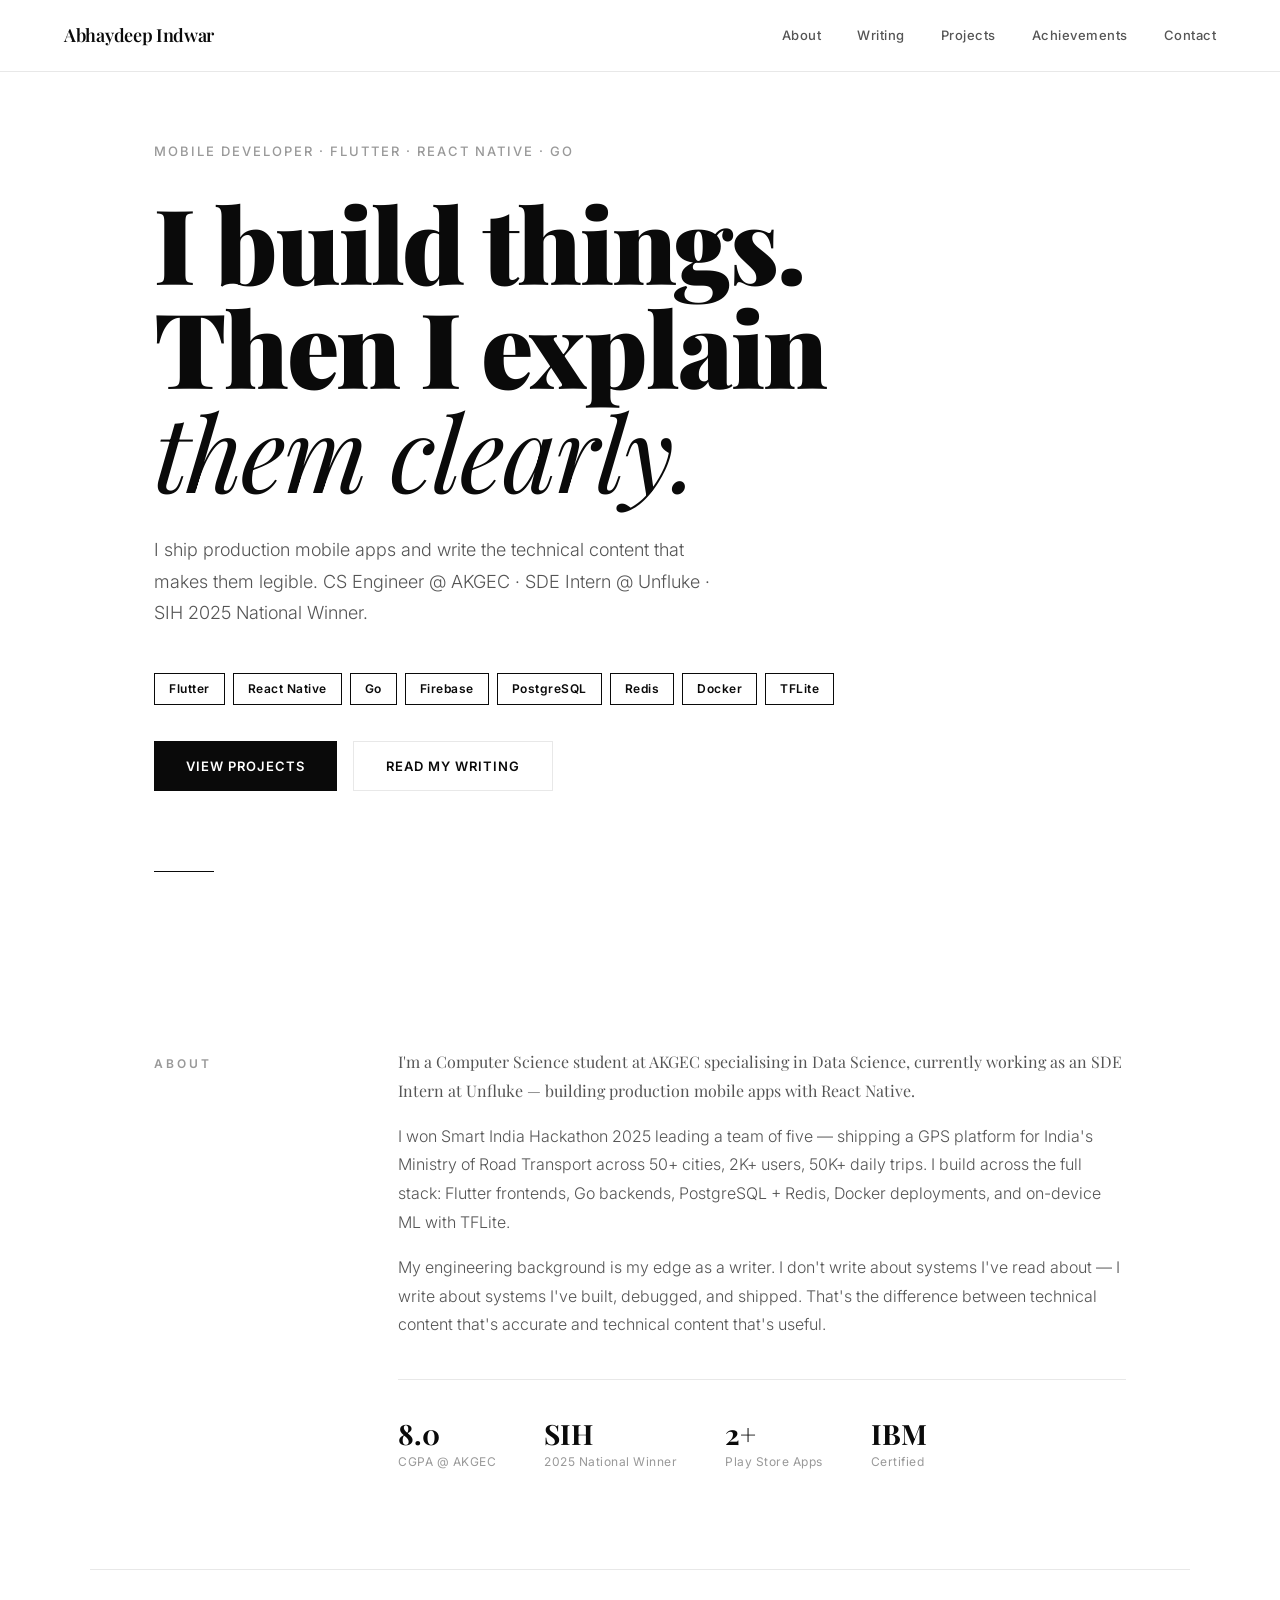
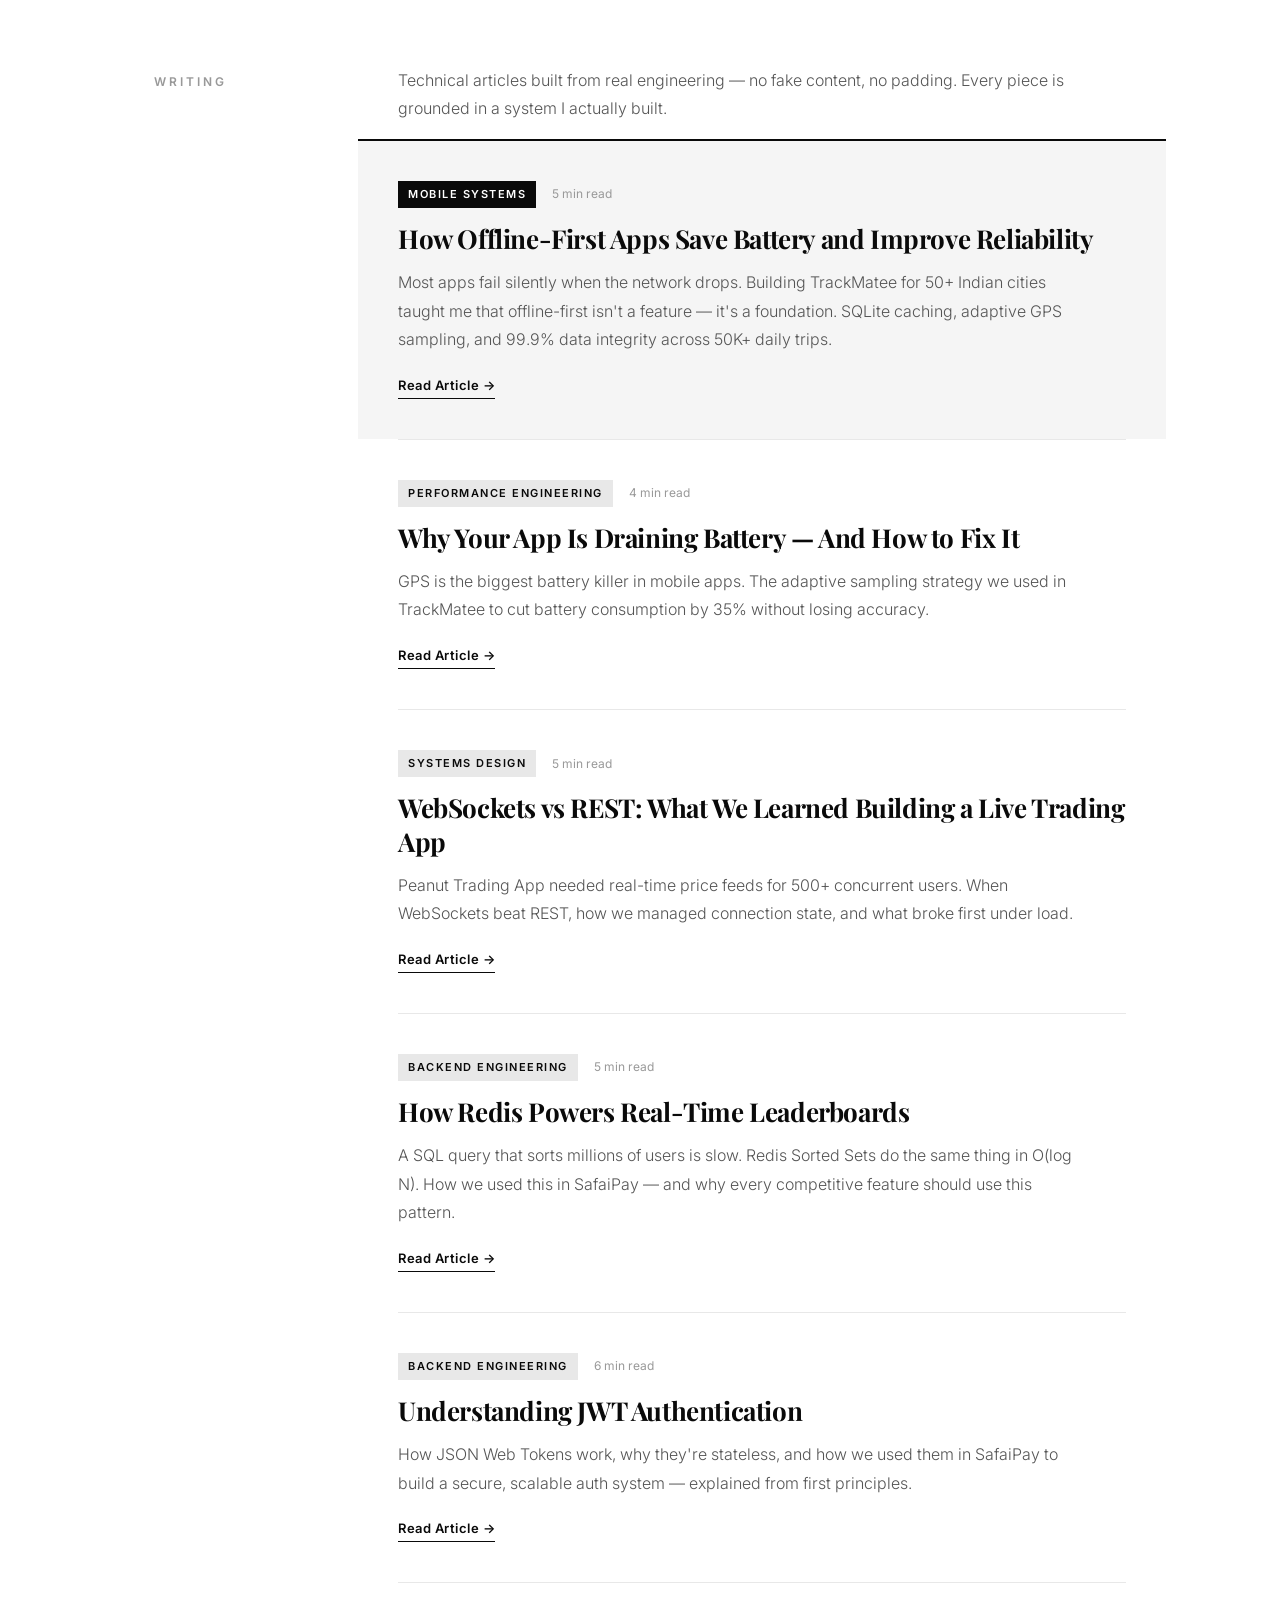
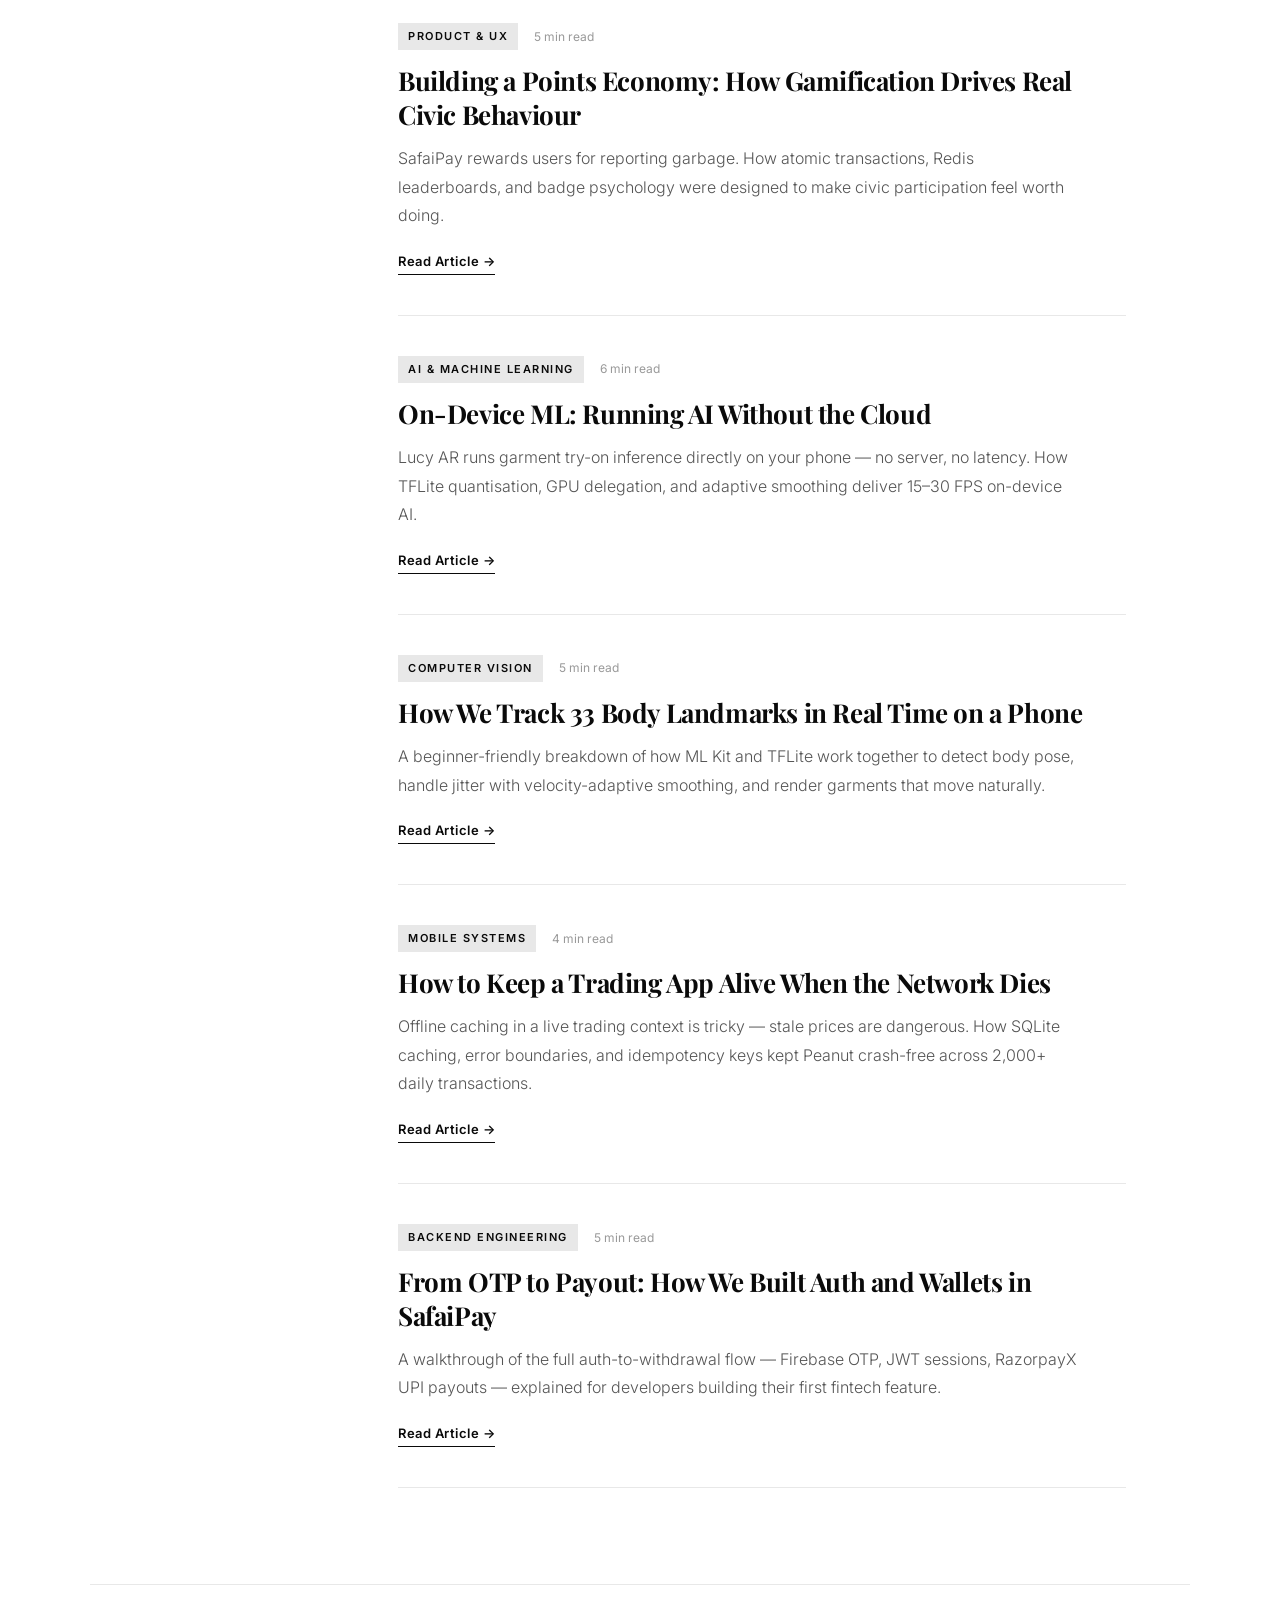
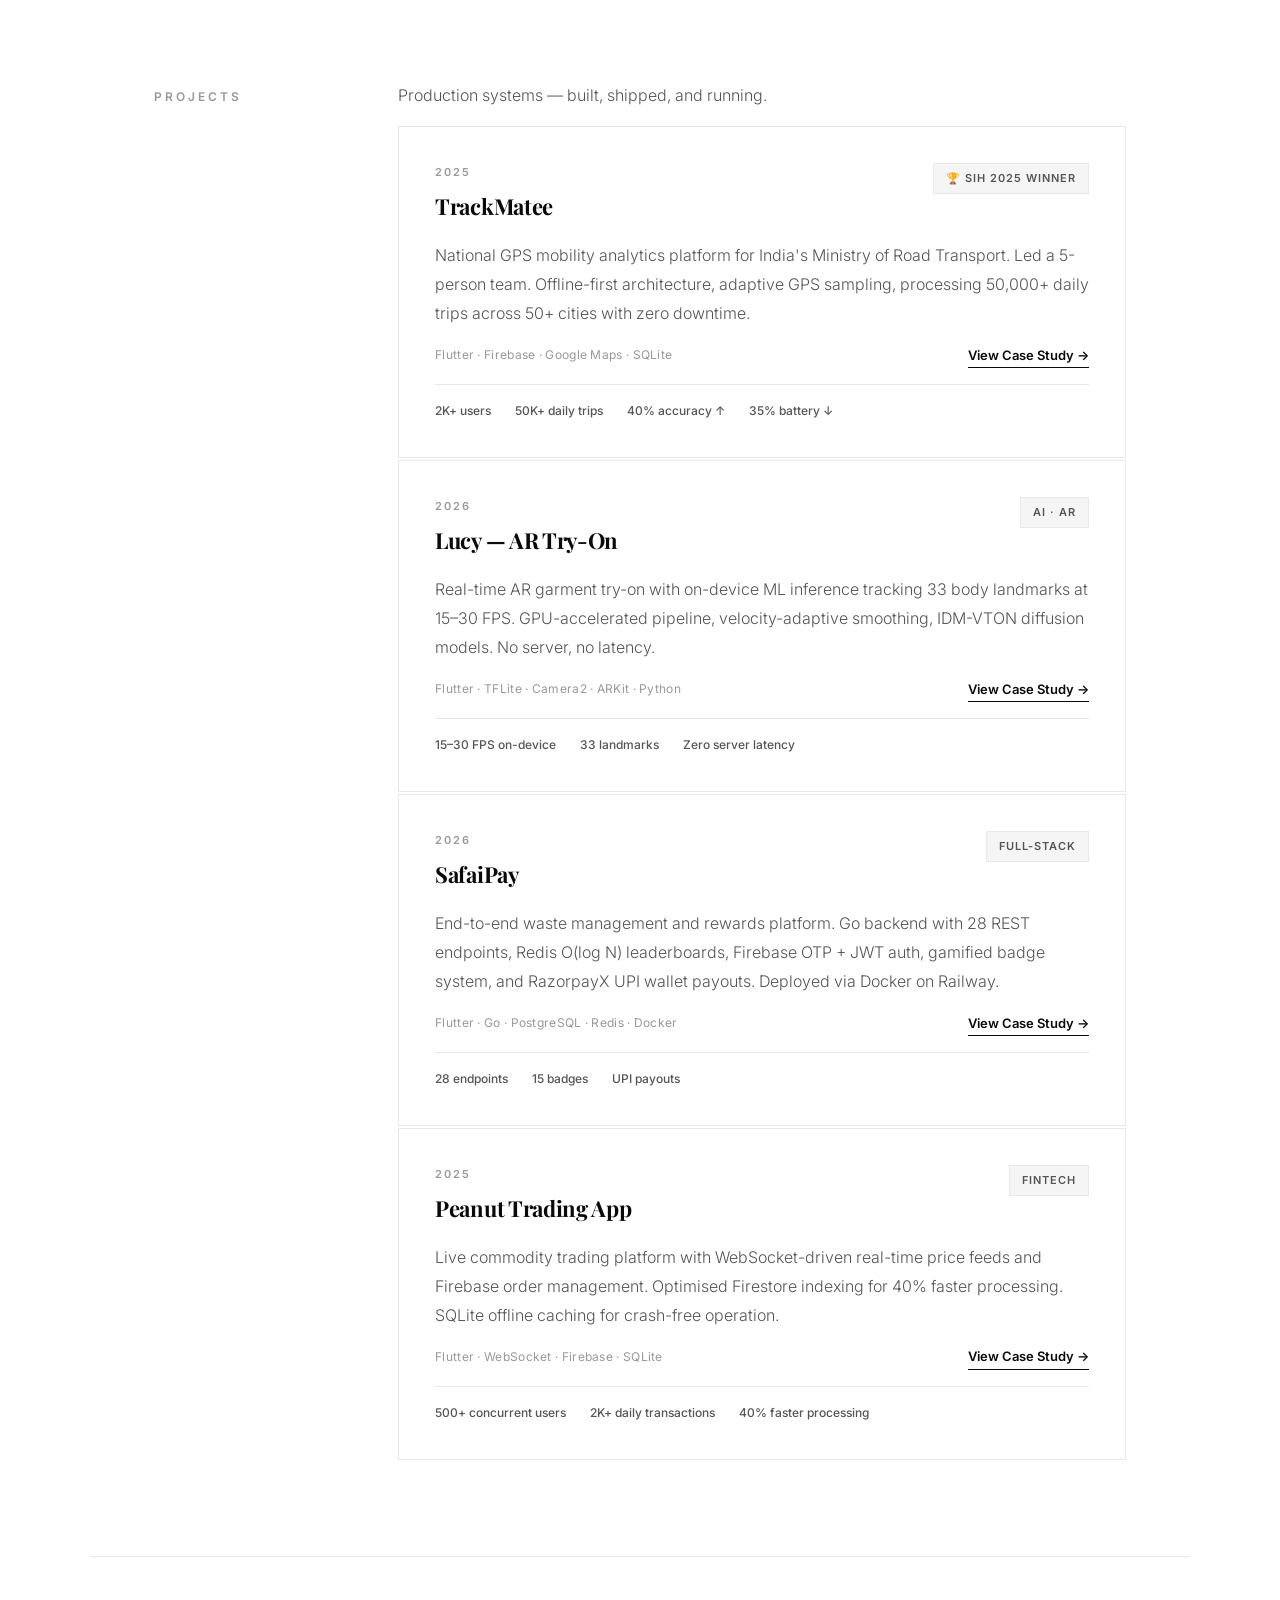
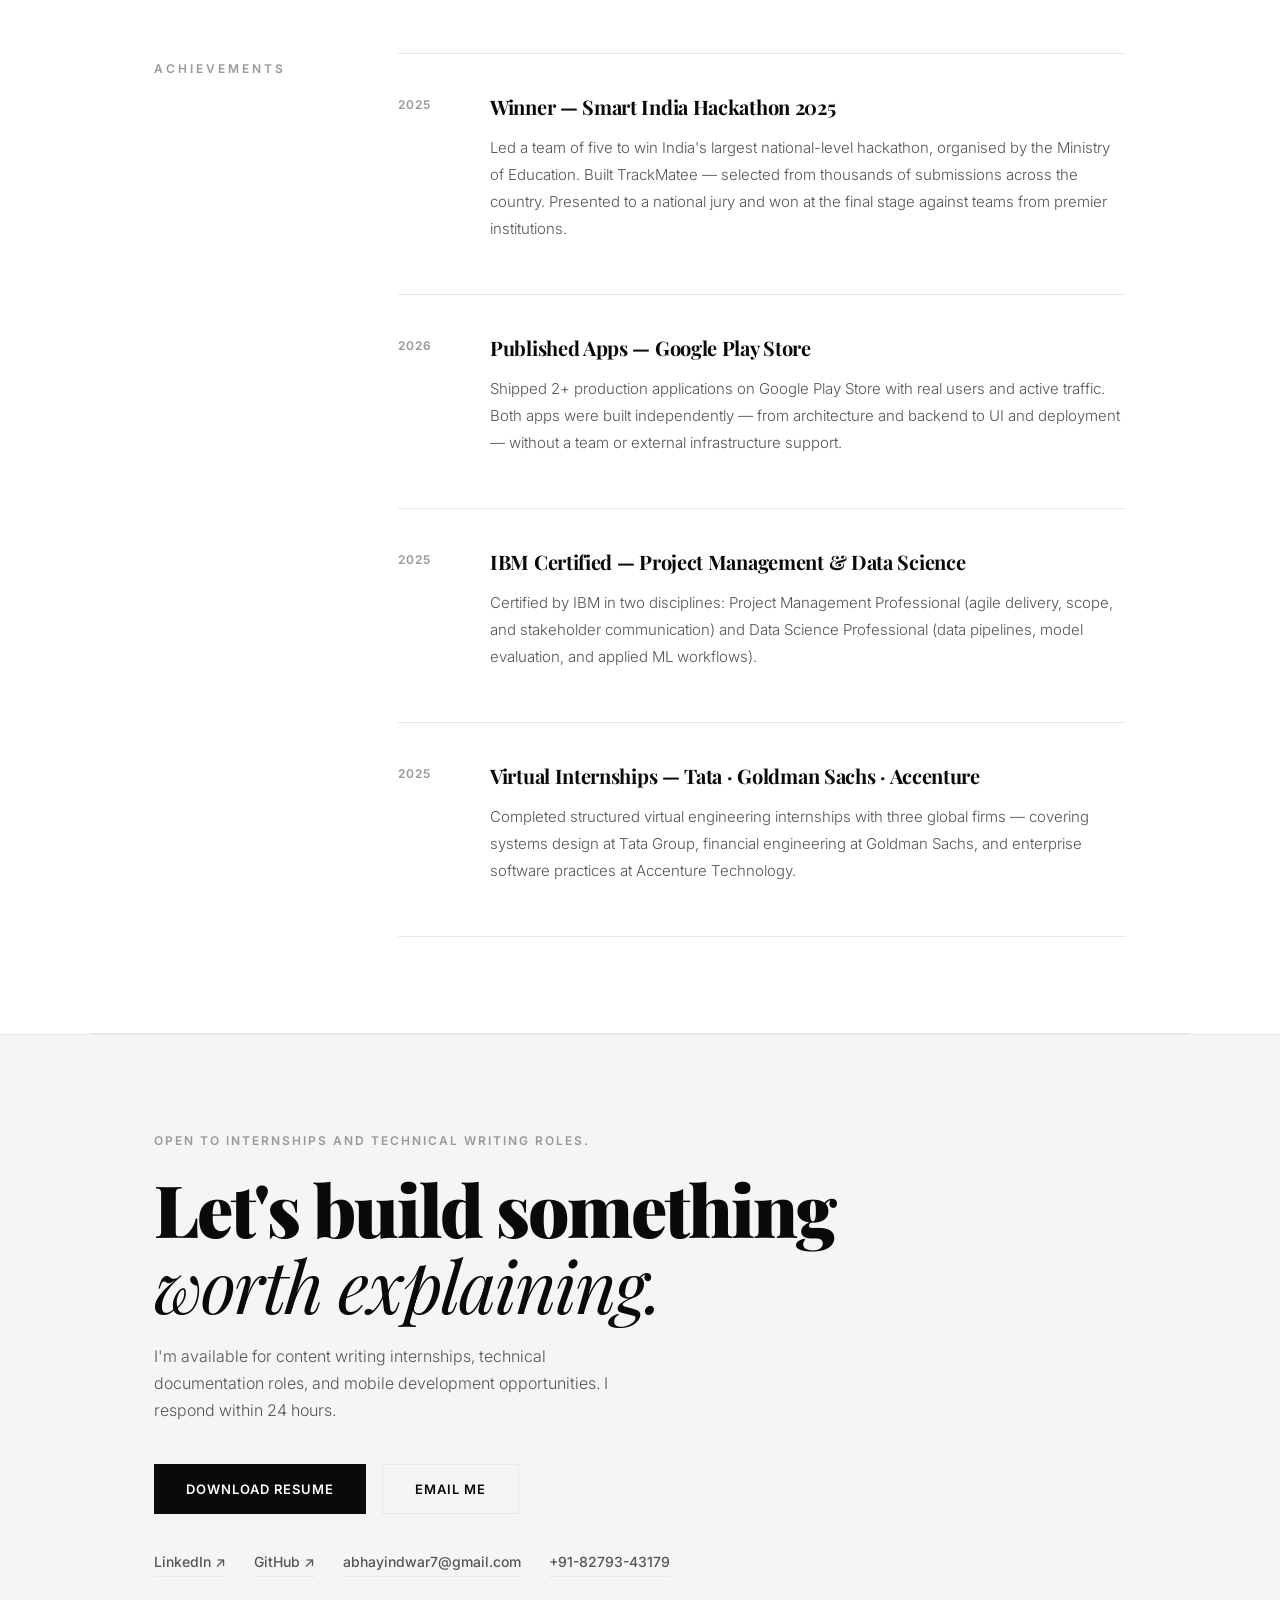
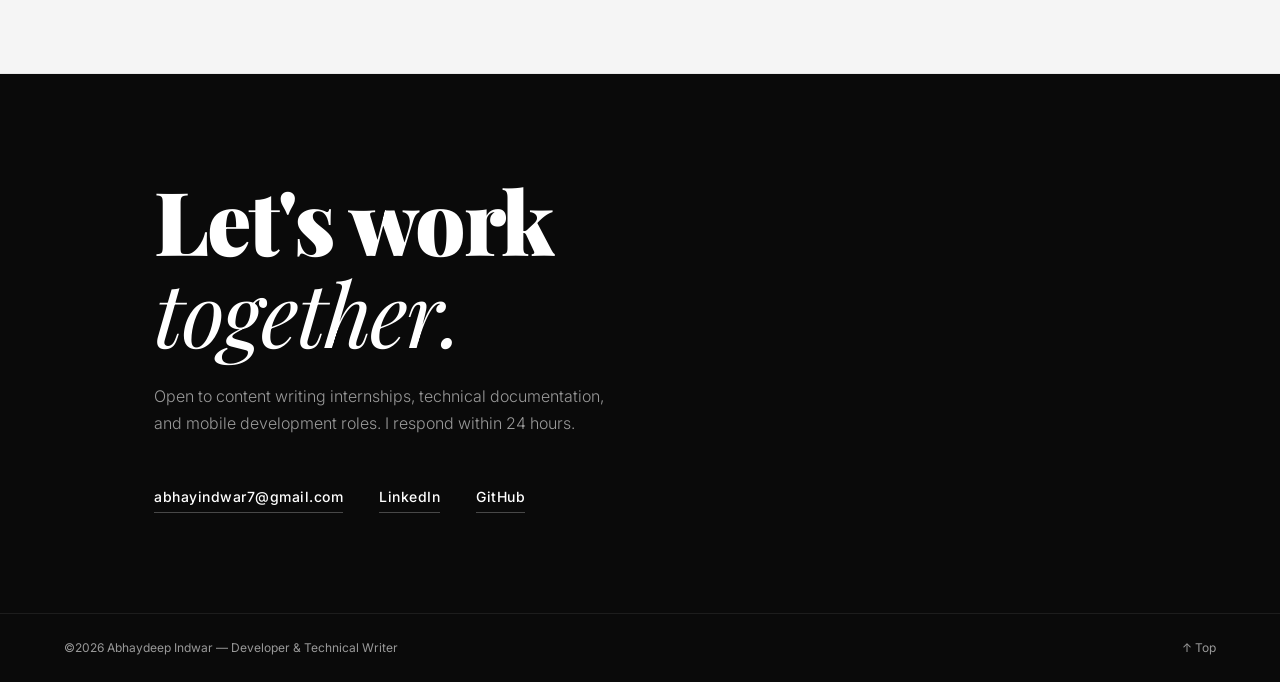
==== index.html @ 56dc20a8 "Fix: SDE Intern @ Unfluke only, remove Groww references Co-Authored-By: Claude Sonnet 4.6 <noreply@a" ====
<!DOCTYPE html>
<html lang="en">
<head>
    <meta charset="UTF-8">
    <meta name="viewport" content="width=device-width, initial-scale=1.0">
    <title>Abhaydeep Indwar — Mobile Developer & Technical Writer</title>
    <link rel="stylesheet" href="style.css">
    <link href="https://fonts.googleapis.com/css2?family=Playfair+Display:ital,wght@0,400;0,600;0,700;0,900;1,400;1,600&family=Inter:wght@300;400;500;600&display=swap" rel="stylesheet">
</head>
<body>

    <!-- NAV -->
    <header class="nav">
        <div class="nav-name">Abhaydeep Indwar</div>
        <nav class="nav-links" id="navLinks">
            <a href="#about">About</a>
            <a href="#writing">Writing</a>
            <a href="#projects">Projects</a>
            <a href="#achievements">Achievements</a>
            <a href="#contact">Contact</a>
        </nav>
        <button class="nav-toggle" id="navToggle" aria-label="Menu">&#9776;</button>
    </header>

    <!-- HERO -->
    <section class="hero">
        <div class="hero-inner">
            <p class="hero-kicker">Mobile Developer · Flutter · React Native · Go</p>
            <h1 class="hero-title">I build things.<br>Then I explain<br><em>them clearly.</em></h1>
            <p class="hero-sub">I ship production mobile apps and write the technical content that makes them legible. CS Engineer @ AKGEC · SDE Intern @ Unfluke · SIH 2025 National Winner.</p>
            <div class="hero-stack">
                <span>Flutter</span>
                <span>React Native</span>
                <span>Go</span>
                <span>Firebase</span>
                <span>PostgreSQL</span>
                <span>Redis</span>
                <span>Docker</span>
                <span>TFLite</span>
            </div>
            <div class="hero-cta">
                <a href="#projects" class="btn-primary">View Projects</a>
                <a href="#writing" class="btn-ghost">Read My Writing</a>
            </div>
        </div>
        <div class="hero-rule"></div>
    </section>

    <!-- ABOUT -->
    <section id="about" class="section about">
        <div class="section-grid">
            <div class="section-label">About</div>
            <div class="section-body">
                <p class="about-lead">I'm a Computer Science student at AKGEC specialising in Data Science, currently working as an SDE Intern at Unfluke — building production mobile apps with React Native.</p>
                <p>I won Smart India Hackathon 2025 leading a team of five — shipping a GPS platform for India's Ministry of Road Transport across 50+ cities, 2K+ users, 50K+ daily trips. I build across the full stack: Flutter frontends, Go backends, PostgreSQL + Redis, Docker deployments, and on-device ML with TFLite.</p>
                <p>My engineering background is my edge as a writer. I don't write about systems I've read about — I write about systems I've built, debugged, and shipped. That's the difference between technical content that's accurate and technical content that's useful.</p>
                <div class="about-facts">
                    <div class="fact"><span class="fact-n">8.0</span><span class="fact-l">CGPA @ AKGEC</span></div>
                    <div class="fact"><span class="fact-n">SIH</span><span class="fact-l">2025 National Winner</span></div>
                    <div class="fact"><span class="fact-n">2+</span><span class="fact-l">Play Store Apps</span></div>
                    <div class="fact"><span class="fact-n">IBM</span><span class="fact-l">Certified</span></div>
                </div>
            </div>
        </div>
    </section>

    <hr class="divider">

    <!-- WRITING -->
    <section id="writing" class="section writing">
        <div class="section-grid">
            <div class="section-label">Writing</div>
            <div class="section-body">
                <p class="section-intro">Technical articles built from real engineering — no fake content, no padding. Every piece is grounded in a system I actually built.</p>

                <div class="articles">

                    <article class="article featured">
                        <div class="article-meta">
                            <span class="article-tag">Mobile Systems</span>
                            <span class="article-read">5 min read</span>
                        </div>
                        <h2 class="article-title"><a href="articles/offline-first-apps.html">How Offline-First Apps Save Battery and Improve Reliability</a></h2>
                        <p class="article-excerpt">Most apps fail silently when the network drops. Building TrackMatee for 50+ Indian cities taught me that offline-first isn't a feature — it's a foundation. SQLite caching, adaptive GPS sampling, and 99.9% data integrity across 50K+ daily trips.</p>
                        <a href="articles/offline-first-apps.html" class="article-cta">Read Article →</a>
                    </article>

                    <article class="article">
                        <div class="article-meta">
                            <span class="article-tag">Performance Engineering</span>
                            <span class="article-read">4 min read</span>
                        </div>
                        <h2 class="article-title"><a href="articles/battery-drain.html">Why Your App Is Draining Battery — And How to Fix It</a></h2>
                        <p class="article-excerpt">GPS is the biggest battery killer in mobile apps. The adaptive sampling strategy we used in TrackMatee to cut battery consumption by 35% without losing accuracy.</p>
                        <a href="articles/battery-drain.html" class="article-cta">Read Article →</a>
                    </article>

                    <article class="article">
                        <div class="article-meta">
                            <span class="article-tag">Systems Design</span>
                            <span class="article-read">5 min read</span>
                        </div>
                        <h2 class="article-title"><a href="articles/websockets-vs-rest.html">WebSockets vs REST: What We Learned Building a Live Trading App</a></h2>
                        <p class="article-excerpt">Peanut Trading App needed real-time price feeds for 500+ concurrent users. When WebSockets beat REST, how we managed connection state, and what broke first under load.</p>
                        <a href="articles/websockets-vs-rest.html" class="article-cta">Read Article →</a>
                    </article>

                    <article class="article">
                        <div class="article-meta">
                            <span class="article-tag">Backend Engineering</span>
                            <span class="article-read">5 min read</span>
                        </div>
                        <h2 class="article-title"><a href="articles/redis-leaderboards.html">How Redis Powers Real-Time Leaderboards</a></h2>
                        <p class="article-excerpt">A SQL query that sorts millions of users is slow. Redis Sorted Sets do the same thing in O(log N). How we used this in SafaiPay — and why every competitive feature should use this pattern.</p>
                        <a href="articles/redis-leaderboards.html" class="article-cta">Read Article →</a>
                    </article>

                    <article class="article">
                        <div class="article-meta">
                            <span class="article-tag">Backend Engineering</span>
                            <span class="article-read">6 min read</span>
                        </div>
                        <h2 class="article-title"><a href="articles/jwt-authentication.html">Understanding JWT Authentication</a></h2>
                        <p class="article-excerpt">How JSON Web Tokens work, why they're stateless, and how we used them in SafaiPay to build a secure, scalable auth system — explained from first principles.</p>
                        <a href="articles/jwt-authentication.html" class="article-cta">Read Article →</a>
                    </article>

                    <article class="article">
                        <div class="article-meta">
                            <span class="article-tag">Product & UX</span>
                            <span class="article-read">5 min read</span>
                        </div>
                        <h2 class="article-title"><a href="articles/points-economy.html">Building a Points Economy: How Gamification Drives Real Civic Behaviour</a></h2>
                        <p class="article-excerpt">SafaiPay rewards users for reporting garbage. How atomic transactions, Redis leaderboards, and badge psychology were designed to make civic participation feel worth doing.</p>
                        <a href="articles/points-economy.html" class="article-cta">Read Article →</a>
                    </article>

                    <article class="article">
                        <div class="article-meta">
                            <span class="article-tag">AI & Machine Learning</span>
                            <span class="article-read">6 min read</span>
                        </div>
                        <h2 class="article-title"><a href="articles/on-device-ml.html">On-Device ML: Running AI Without the Cloud</a></h2>
                        <p class="article-excerpt">Lucy AR runs garment try-on inference directly on your phone — no server, no latency. How TFLite quantisation, GPU delegation, and adaptive smoothing deliver 15–30 FPS on-device AI.</p>
                        <a href="articles/on-device-ml.html" class="article-cta">Read Article →</a>
                    </article>

                    <article class="article">
                        <div class="article-meta">
                            <span class="article-tag">Computer Vision</span>
                            <span class="article-read">5 min read</span>
                        </div>
                        <h2 class="article-title"><a href="articles/body-landmarks.html">How We Track 33 Body Landmarks in Real Time on a Phone</a></h2>
                        <p class="article-excerpt">A beginner-friendly breakdown of how ML Kit and TFLite work together to detect body pose, handle jitter with velocity-adaptive smoothing, and render garments that move naturally.</p>
                        <a href="articles/body-landmarks.html" class="article-cta">Read Article →</a>
                    </article>

                    <article class="article">
                        <div class="article-meta">
                            <span class="article-tag">Mobile Systems</span>
                            <span class="article-read">4 min read</span>
                        </div>
                        <h2 class="article-title"><a href="articles/trading-app-offline.html">How to Keep a Trading App Alive When the Network Dies</a></h2>
                        <p class="article-excerpt">Offline caching in a live trading context is tricky — stale prices are dangerous. How SQLite caching, error boundaries, and idempotency keys kept Peanut crash-free across 2,000+ daily transactions.</p>
                        <a href="articles/trading-app-offline.html" class="article-cta">Read Article →</a>
                    </article>

                    <article class="article">
                        <div class="article-meta">
                            <span class="article-tag">Backend Engineering</span>
                            <span class="article-read">5 min read</span>
                        </div>
                        <h2 class="article-title"><a href="articles/otp-to-payout.html">From OTP to Payout: How We Built Auth and Wallets in SafaiPay</a></h2>
                        <p class="article-excerpt">A walkthrough of the full auth-to-withdrawal flow — Firebase OTP, JWT sessions, RazorpayX UPI payouts — explained for developers building their first fintech feature.</p>
                        <a href="articles/otp-to-payout.html" class="article-cta">Read Article →</a>
                    </article>

                </div>
            </div>
        </div>
    </section>

    <hr class="divider">

    <!-- PROJECTS -->
    <section id="projects" class="section projects">
        <div class="section-grid">
            <div class="section-label">Projects</div>
            <div class="section-body">
                <p class="section-intro">Production systems — built, shipped, and running.</p>
                <div class="proj-list">

                    <div class="proj-card">
                        <div class="proj-card-top">
                            <div>
                                <span class="proj-year">2025</span>
                                <h3 class="proj-name">TrackMatee</h3>
                            </div>
                            <span class="proj-badge">🏆 SIH 2025 Winner</span>
                        </div>
                        <p class="proj-desc">National GPS mobility analytics platform for India's Ministry of Road Transport. Led a 5-person team. Offline-first architecture, adaptive GPS sampling, processing 50,000+ daily trips across 50+ cities with zero downtime.</p>
                        <div class="proj-meta-row">
                            <span class="proj-stack">Flutter · Firebase · Google Maps · SQLite</span>
                            <a href="articles/offline-first-apps.html" class="proj-view">View Case Study →</a>
                        </div>
                        <div class="proj-impact">
                            <span>2K+ users</span>
                            <span>50K+ daily trips</span>
                            <span>40% accuracy ↑</span>
                            <span>35% battery ↓</span>
                        </div>
                    </div>

                    <div class="proj-card">
                        <div class="proj-card-top">
                            <div>
                                <span class="proj-year">2026</span>
                                <h3 class="proj-name">Lucy — AR Try-On</h3>
                            </div>
                            <span class="proj-badge">AI · AR</span>
                        </div>
                        <p class="proj-desc">Real-time AR garment try-on with on-device ML inference tracking 33 body landmarks at 15–30 FPS. GPU-accelerated pipeline, velocity-adaptive smoothing, IDM-VTON diffusion models. No server, no latency.</p>
                        <div class="proj-meta-row">
                            <span class="proj-stack">Flutter · TFLite · Camera2 · ARKit · Python</span>
                            <a href="articles/on-device-ml.html" class="proj-view">View Case Study →</a>
                        </div>
                        <div class="proj-impact">
                            <span>15–30 FPS on-device</span>
                            <span>33 landmarks</span>
                            <span>Zero server latency</span>
                        </div>
                    </div>

                    <div class="proj-card">
                        <div class="proj-card-top">
                            <div>
                                <span class="proj-year">2026</span>
                                <h3 class="proj-name">SafaiPay</h3>
                            </div>
                            <span class="proj-badge">Full-Stack</span>
                        </div>
                        <p class="proj-desc">End-to-end waste management and rewards platform. Go backend with 28 REST endpoints, Redis O(log N) leaderboards, Firebase OTP + JWT auth, gamified badge system, and RazorpayX UPI wallet payouts. Deployed via Docker on Railway.</p>
                        <div class="proj-meta-row">
                            <span class="proj-stack">Flutter · Go · PostgreSQL · Redis · Docker</span>
                            <a href="articles/redis-leaderboards.html" class="proj-view">View Case Study →</a>
                        </div>
                        <div class="proj-impact">
                            <span>28 endpoints</span>
                            <span>15 badges</span>
                            <span>UPI payouts</span>
                        </div>
                    </div>

                    <div class="proj-card">
                        <div class="proj-card-top">
                            <div>
                                <span class="proj-year">2025</span>
                                <h3 class="proj-name">Peanut Trading App</h3>
                            </div>
                            <span class="proj-badge">FinTech</span>
                        </div>
                        <p class="proj-desc">Live commodity trading platform with WebSocket-driven real-time price feeds and Firebase order management. Optimised Firestore indexing for 40% faster processing. SQLite offline caching for crash-free operation.</p>
                        <div class="proj-meta-row">
                            <span class="proj-stack">Flutter · WebSocket · Firebase · SQLite</span>
                            <a href="articles/websockets-vs-rest.html" class="proj-view">View Case Study →</a>
                        </div>
                        <div class="proj-impact">
                            <span>500+ concurrent users</span>
                            <span>2K+ daily transactions</span>
                            <span>40% faster processing</span>
                        </div>
                    </div>

                </div>
            </div>
        </div>
    </section>

    <hr class="divider">

    <!-- ACHIEVEMENTS -->
    <section id="achievements" class="section achievements">
        <div class="section-grid">
            <div class="section-label">Achievements</div>
            <div class="section-body">

                <div class="ach-list">

                    <div class="ach-item">
                        <span class="ach-year">2025</span>
                        <div class="ach-content">
                            <h3>Winner — Smart India Hackathon 2025</h3>
                            <p>Led a team of five to win India's largest national-level hackathon, organised by the Ministry of Education. Built TrackMatee — selected from thousands of submissions across the country. Presented to a national jury and won at the final stage against teams from premier institutions.</p>
                        </div>
                    </div>

                    <div class="ach-item">
                        <span class="ach-year">2026</span>
                        <div class="ach-content">
                            <h3>Published Apps — Google Play Store</h3>
                            <p>Shipped 2+ production applications on Google Play Store with real users and active traffic. Both apps were built independently — from architecture and backend to UI and deployment — without a team or external infrastructure support.</p>
                        </div>
                    </div>

                    <div class="ach-item">
                        <span class="ach-year">2025</span>
                        <div class="ach-content">
                            <h3>IBM Certified — Project Management &amp; Data Science</h3>
                            <p>Certified by IBM in two disciplines: Project Management Professional (agile delivery, scope, and stakeholder communication) and Data Science Professional (data pipelines, model evaluation, and applied ML workflows).</p>
                        </div>
                    </div>

                    <div class="ach-item">
                        <span class="ach-year">2025</span>
                        <div class="ach-content">
                            <h3>Virtual Internships — Tata · Goldman Sachs · Accenture</h3>
                            <p>Completed structured virtual engineering internships with three global firms — covering systems design at Tata Group, financial engineering at Goldman Sachs, and enterprise software practices at Accenture Technology.</p>
                        </div>
                    </div>

                </div>
            </div>
        </div>
    </section>

    <hr class="divider">

    <!-- RESUME / CTA -->
    <section id="resume" class="section resume">
        <div class="resume-inner">
            <p class="resume-tag">Open to internships and technical writing roles.</p>
            <h2 class="resume-title">Let's build something<br><em>worth explaining.</em></h2>
            <p class="resume-sub">I'm available for content writing internships, technical documentation roles, and mobile development opportunities. I respond within 24 hours.</p>
            <div class="resume-actions">
                <a href="AbhayIndwar_SDE.pdf" download class="btn-primary">Download Resume</a>
                <a href="mailto:abhayindwar7@gmail.com" class="btn-ghost">Email Me</a>
            </div>
            <div class="resume-links">
                <a href="https://linkedin.com/in/abhayindwar7" target="_blank">LinkedIn ↗</a>
                <a href="https://github.com/indwar7" target="_blank">GitHub ↗</a>
                <a href="mailto:abhayindwar7@gmail.com">abhayindwar7@gmail.com</a>
                <a href="tel:+918279343179">+91-82793-43179</a>
            </div>
        </div>
    </section>

    <!-- CONTACT -->
    <section id="contact" class="contact">
        <div class="contact-inner">
            <h2 class="contact-title">Let's work<br><em>together.</em></h2>
            <p class="contact-sub">Open to content writing internships, technical documentation, and mobile development roles. I respond within 24 hours.</p>
            <div class="contact-links">
                <a href="mailto:abhayindwar7@gmail.com">abhayindwar7@gmail.com</a>
                <a href="https://linkedin.com/in/abhayindwar7" target="_blank">LinkedIn</a>
                <a href="https://github.com/indwar7" target="_blank">GitHub</a>
            </div>
        </div>
    </section>

    <!-- FOOTER -->
    <footer class="footer">
        <span>©2026 Abhaydeep Indwar — Developer &amp; Technical Writer</span>
        <a href="#" class="footer-top">↑ Top</a>
    </footer>

    <script src="script.js"></script>
</body>
</html>
---- style.css ----
/* ============================================
   ROOT & RESET
============================================ */
*, *::before, *::after { margin: 0; padding: 0; box-sizing: border-box; }

:root {
    --black: #0a0a0a;
    --white: #ffffff;
    --gray-100: #f5f5f5;
    --gray-200: #e8e8e8;
    --gray-400: #999;
    --gray-600: #555;
    --gray-800: #222;
    --font-serif: 'Playfair Display', Georgia, serif;
    --font-sans: 'Inter', system-ui, sans-serif;
    --max-w: 1100px;
    --pad: clamp(24px, 5vw, 80px);
}

html { scroll-behavior: smooth; }

body {
    background: var(--white);
    color: var(--black);
    font-family: var(--font-sans);
    font-size: 17px;
    line-height: 1.7;
    -webkit-font-smoothing: antialiased;
}

a { color: inherit; text-decoration: none; }
em { font-style: italic; }

/* ============================================
   NAV
============================================ */
.nav {
    position: fixed;
    top: 0; left: 0; right: 0;
    z-index: 100;
    background: rgba(255,255,255,0.96);
    backdrop-filter: blur(8px);
    border-bottom: 1px solid var(--gray-200);
    display: flex;
    align-items: center;
    justify-content: space-between;
    padding: 20px var(--pad);
}
.nav-name {
    font-family: var(--font-serif);
    font-weight: 600;
    font-size: 18px;
    letter-spacing: -0.3px;
}
.nav-links { display: flex; gap: 36px; }
.nav-links a {
    font-size: 13px;
    font-weight: 500;
    letter-spacing: 0.5px;
    color: var(--gray-600);
    transition: color 0.2s;
}
.nav-links a:hover { color: var(--black); }
.nav-toggle {
    display: none;
    background: none;
    border: none;
    font-size: 20px;
    cursor: pointer;
    color: var(--black);
}

/* ============================================
   HERO
============================================ */
.hero {
    min-height: 100vh;
    display: flex;
    flex-direction: column;
    justify-content: center;
    padding: 140px var(--pad) 80px;
    max-width: var(--max-w);
    margin: 0 auto;
}
.hero-kicker {
    font-size: 13px;
    font-weight: 500;
    letter-spacing: 2px;
    text-transform: uppercase;
    color: var(--gray-400);
    margin-bottom: 28px;
}
.hero-title {
    font-family: var(--font-serif);
    font-size: clamp(52px, 9vw, 104px);
    font-weight: 900;
    line-height: 1.0;
    letter-spacing: -2px;
    margin-bottom: 32px;
}
.hero-title em { font-weight: 400; }
.hero-sub {
    max-width: 560px;
    font-size: 18px;
    color: var(--gray-600);
    line-height: 1.75;
    margin-bottom: 44px;
    font-weight: 300;
}
.hero-stack {
    display: flex;
    flex-wrap: wrap;
    gap: 8px;
    margin-bottom: 36px;
}
.hero-stack span {
    font-size: 12px;
    font-weight: 600;
    letter-spacing: 0.5px;
    color: var(--black);
    background: var(--white);
    border: 1.5px solid var(--black);
    padding: 5px 14px;
}
.hero-cta { display: flex; gap: 16px; flex-wrap: wrap; }
.hero-rule { width: 60px; height: 1px; background: var(--black); margin-top: 80px; }

/* ============================================
   BUTTONS
============================================ */
.btn-primary {
    display: inline-block;
    background: var(--black);
    color: var(--white);
    font-size: 13px;
    font-weight: 600;
    letter-spacing: 1px;
    text-transform: uppercase;
    padding: 14px 32px;
    transition: background 0.2s;
}
.btn-primary:hover { background: var(--gray-800); }

.btn-ghost {
    display: inline-block;
    background: transparent;
    color: var(--black);
    font-size: 13px;
    font-weight: 600;
    letter-spacing: 1px;
    text-transform: uppercase;
    padding: 13px 32px;
    border: 1px solid var(--gray-200);
    transition: border-color 0.2s;
}
.btn-ghost:hover { border-color: var(--black); }

/* ============================================
   SECTION BASE
============================================ */
.section {
    max-width: var(--max-w);
    margin: 0 auto;
    padding: 96px var(--pad);
}
.section-grid {
    display: grid;
    grid-template-columns: 180px 1fr;
    gap: 64px;
    align-items: start;
}
.section-label {
    font-size: 12px;
    font-weight: 600;
    letter-spacing: 3px;
    text-transform: uppercase;
    color: var(--gray-400);
    padding-top: 6px;
}
.section-intro {
    font-size: 15px;
    color: var(--gray-600);
    margin-bottom: 48px;
    font-weight: 400;
    line-height: 1.7;
}
.divider {
    border: none;
    border-top: 1px solid var(--gray-200);
    max-width: var(--max-w);
    margin: 0 auto;
}

/* ============================================
   ABOUT
============================================ */
.about-lead {
    font-family: var(--font-serif);
    font-size: 22px;
    font-weight: 400;
    line-height: 1.6;
    margin-bottom: 20px;
    color: var(--black);
}
.section-body p {
    color: var(--gray-600);
    margin-bottom: 16px;
    font-size: 16px;
    font-weight: 300;
    line-height: 1.8;
}
.about-facts {
    display: flex;
    gap: 48px;
    margin-top: 40px;
    padding-top: 40px;
    border-top: 1px solid var(--gray-200);
}
.fact { display: flex; flex-direction: column; }
.fact-n { font-family: var(--font-serif); font-size: 28px; font-weight: 700; line-height: 1; margin-bottom: 4px; }
.fact-l { font-size: 12px; color: var(--gray-400); letter-spacing: 0.5px; }

/* ============================================
   WRITING
============================================ */
.articles { display: flex; flex-direction: column; }
.article {
    padding: 40px 0;
    border-top: 1px solid var(--gray-200);
}
.article:last-child { border-bottom: 1px solid var(--gray-200); }
.article.featured {
    background: var(--gray-100);
    padding: 40px;
    margin: 0 -40px;
    border-top: 2px solid var(--black);
    border-bottom: none;
}
.article.featured + .article { border-top: 1px solid var(--gray-200); }

.article-meta { display: flex; align-items: center; gap: 16px; margin-bottom: 14px; }
.article-tag {
    font-size: 11px;
    font-weight: 600;
    letter-spacing: 1.5px;
    text-transform: uppercase;
    color: var(--black);
    background: var(--gray-200);
    padding: 4px 10px;
}
.article.featured .article-tag { background: var(--black); color: var(--white); }
.article-read { font-size: 12px; color: var(--gray-400); }

.article-title {
    font-family: var(--font-serif);
    font-size: clamp(20px, 3vw, 26px);
    font-weight: 700;
    line-height: 1.3;
    letter-spacing: -0.4px;
    margin-bottom: 12px;
}
.article-title a { transition: opacity 0.2s; }
.article-title a:hover { opacity: 0.55; }

.article-excerpt {
    font-size: 15px;
    color: var(--gray-600);
    line-height: 1.8;
    margin-bottom: 20px;
    max-width: 680px;
    font-weight: 300;
}
.article-cta {
    font-size: 13px;
    font-weight: 600;
    color: var(--black);
    letter-spacing: 0.5px;
    border-bottom: 1px solid var(--black);
    padding-bottom: 2px;
    display: inline-block;
    transition: opacity 0.2s;
}
.article-cta:hover { opacity: 0.5; }

/* ============================================
   PROJECTS
============================================ */
.proj-list { display: flex; flex-direction: column; gap: 2px; }

.proj-card {
    background: var(--white);
    border: 1px solid var(--gray-200);
    padding: 36px;
    transition: border-color 0.2s;
}
.proj-card:hover { border-color: var(--black); }

.proj-card-top {
    display: flex;
    justify-content: space-between;
    align-items: flex-start;
    margin-bottom: 16px;
    gap: 16px;
}
.proj-year {
    display: block;
    font-size: 11px;
    font-weight: 600;
    letter-spacing: 2px;
    text-transform: uppercase;
    color: var(--gray-400);
    margin-bottom: 6px;
}
.proj-name {
    font-family: var(--font-serif);
    font-size: 22px;
    font-weight: 700;
    letter-spacing: -0.3px;
}
.proj-badge {
    font-size: 11px;
    font-weight: 600;
    letter-spacing: 1px;
    text-transform: uppercase;
    color: var(--gray-600);
    background: var(--gray-100);
    border: 1px solid var(--gray-200);
    padding: 5px 12px;
    white-space: nowrap;
    flex-shrink: 0;
}
.proj-desc {
    font-size: 15px;
    color: var(--gray-600);
    line-height: 1.8;
    margin-bottom: 20px;
    font-weight: 300;
    max-width: 680px;
}
.proj-meta-row {
    display: flex;
    justify-content: space-between;
    align-items: center;
    gap: 16px;
    margin-bottom: 16px;
    flex-wrap: wrap;
}
.proj-stack { font-size: 12px; color: var(--gray-400); letter-spacing: 0.3px; }
.proj-view {
    font-size: 13px;
    font-weight: 600;
    color: var(--black);
    border-bottom: 1px solid var(--black);
    padding-bottom: 1px;
    white-space: nowrap;
    transition: opacity 0.2s;
}
.proj-view:hover { opacity: 0.5; }
.proj-impact {
    display: flex;
    gap: 24px;
    flex-wrap: wrap;
    padding-top: 16px;
    border-top: 1px solid var(--gray-200);
}
.proj-impact span { font-size: 12px; font-weight: 500; color: var(--gray-600); }

/* ============================================
   ACHIEVEMENTS
============================================ */
.ach-list { display: flex; flex-direction: column; }

.ach-item {
    display: grid;
    grid-template-columns: 60px 1fr;
    gap: 32px;
    padding: 36px 0;
    border-top: 1px solid var(--gray-200);
    align-items: start;
}
.ach-item:last-child { border-bottom: 1px solid var(--gray-200); }

.ach-year {
    font-size: 12px;
    font-weight: 600;
    color: var(--gray-400);
    letter-spacing: 1px;
    padding-top: 5px;
}
.ach-content h3 {
    font-family: var(--font-serif);
    font-size: 20px;
    font-weight: 700;
    letter-spacing: -0.3px;
    margin-bottom: 10px;
}
.ach-content p {
    font-size: 15px;
    color: var(--gray-600);
    line-height: 1.8;
    font-weight: 300;
}

/* ============================================
   RESUME / CTA
============================================ */
.resume {
    background: var(--gray-100);
    max-width: 100%;
    padding: 0;
    border-top: 1px solid var(--gray-200);
    border-bottom: 1px solid var(--gray-200);
}
.resume-inner {
    max-width: var(--max-w);
    margin: 0 auto;
    padding: 96px var(--pad);
}
.resume-tag {
    font-size: 12px;
    font-weight: 600;
    letter-spacing: 2px;
    text-transform: uppercase;
    color: var(--gray-400);
    margin-bottom: 20px;
}
.resume-title {
    font-family: var(--font-serif);
    font-size: clamp(36px, 6vw, 72px);
    font-weight: 900;
    line-height: 1.05;
    letter-spacing: -2px;
    margin-bottom: 20px;
}
.resume-title em { font-weight: 400; }
.resume-sub {
    font-size: 16px;
    color: var(--gray-600);
    max-width: 480px;
    margin-bottom: 40px;
    font-weight: 300;
    line-height: 1.7;
}
.resume-actions { display: flex; gap: 16px; flex-wrap: wrap; margin-bottom: 36px; }
.resume-links {
    display: flex;
    gap: 28px;
    flex-wrap: wrap;
}
.resume-links a {
    font-size: 14px;
    font-weight: 500;
    color: var(--gray-600);
    border-bottom: 1px solid var(--gray-200);
    padding-bottom: 2px;
    transition: all 0.2s;
}
.resume-links a:hover { color: var(--black); border-color: var(--black); }

/* ============================================
   CONTACT
============================================ */
.contact { background: var(--black); max-width: 100%; padding: 0; }
.contact-inner {
    max-width: var(--max-w);
    margin: 0 auto;
    padding: 100px var(--pad);
}
.contact-title {
    font-family: var(--font-serif);
    font-size: clamp(44px, 7vw, 88px);
    font-weight: 900;
    line-height: 1.05;
    letter-spacing: -2px;
    color: var(--white);
    margin-bottom: 24px;
}
.contact-title em { font-weight: 400; }
.contact-sub {
    font-size: 16px;
    color: var(--gray-400);
    max-width: 480px;
    margin-bottom: 48px;
    font-weight: 300;
    line-height: 1.7;
}
.contact-links { display: flex; gap: 36px; flex-wrap: wrap; }
.contact-links a {
    font-size: 14px;
    font-weight: 500;
    color: var(--white);
    letter-spacing: 0.5px;
    border-bottom: 1px solid rgba(255,255,255,0.25);
    padding-bottom: 3px;
    transition: border-color 0.2s;
}
.contact-links a:hover { border-color: var(--white); }

/* ============================================
   FOOTER
============================================ */
.footer {
    background: var(--black);
    border-top: 1px solid rgba(255,255,255,0.08);
    padding: 24px var(--pad);
    display: flex;
    justify-content: space-between;
    align-items: center;
    font-size: 12px;
    color: var(--gray-400);
}
.footer-top { color: var(--gray-400); transition: color 0.2s; }
.footer-top:hover { color: var(--white); }

/* ============================================
   RESPONSIVE
============================================ */
@media (max-width: 860px) {
    .section-grid { grid-template-columns: 1fr; gap: 24px; }
    .section-label { padding-top: 0; }
    .about-facts { gap: 32px; }
    .ach-item { grid-template-columns: 48px 1fr; gap: 20px; }
    .proj-card { padding: 28px; }
}

@media (max-width: 640px) {
    .nav-links { display: none; }
    .nav-links.open {
        display: flex;
        flex-direction: column;
        position: absolute;
        top: 100%; left: 0; right: 0;
        background: var(--white);
        border-bottom: 1px solid var(--gray-200);
        padding: 24px var(--pad);
        gap: 20px;
    }
    .nav-toggle { display: block; }
    .hero-title { letter-spacing: -1px; }
    .article.featured { padding: 28px 24px; margin: 0; }
    .about-facts { flex-wrap: wrap; gap: 24px; }
    .contact-links { flex-direction: column; gap: 16px; }
    .resume-links { flex-direction: column; gap: 12px; }
    .proj-card-top { flex-direction: column; }
    .proj-meta-row { flex-direction: column; align-items: flex-start; }
    .ach-item { grid-template-columns: 1fr; gap: 8px; }
}
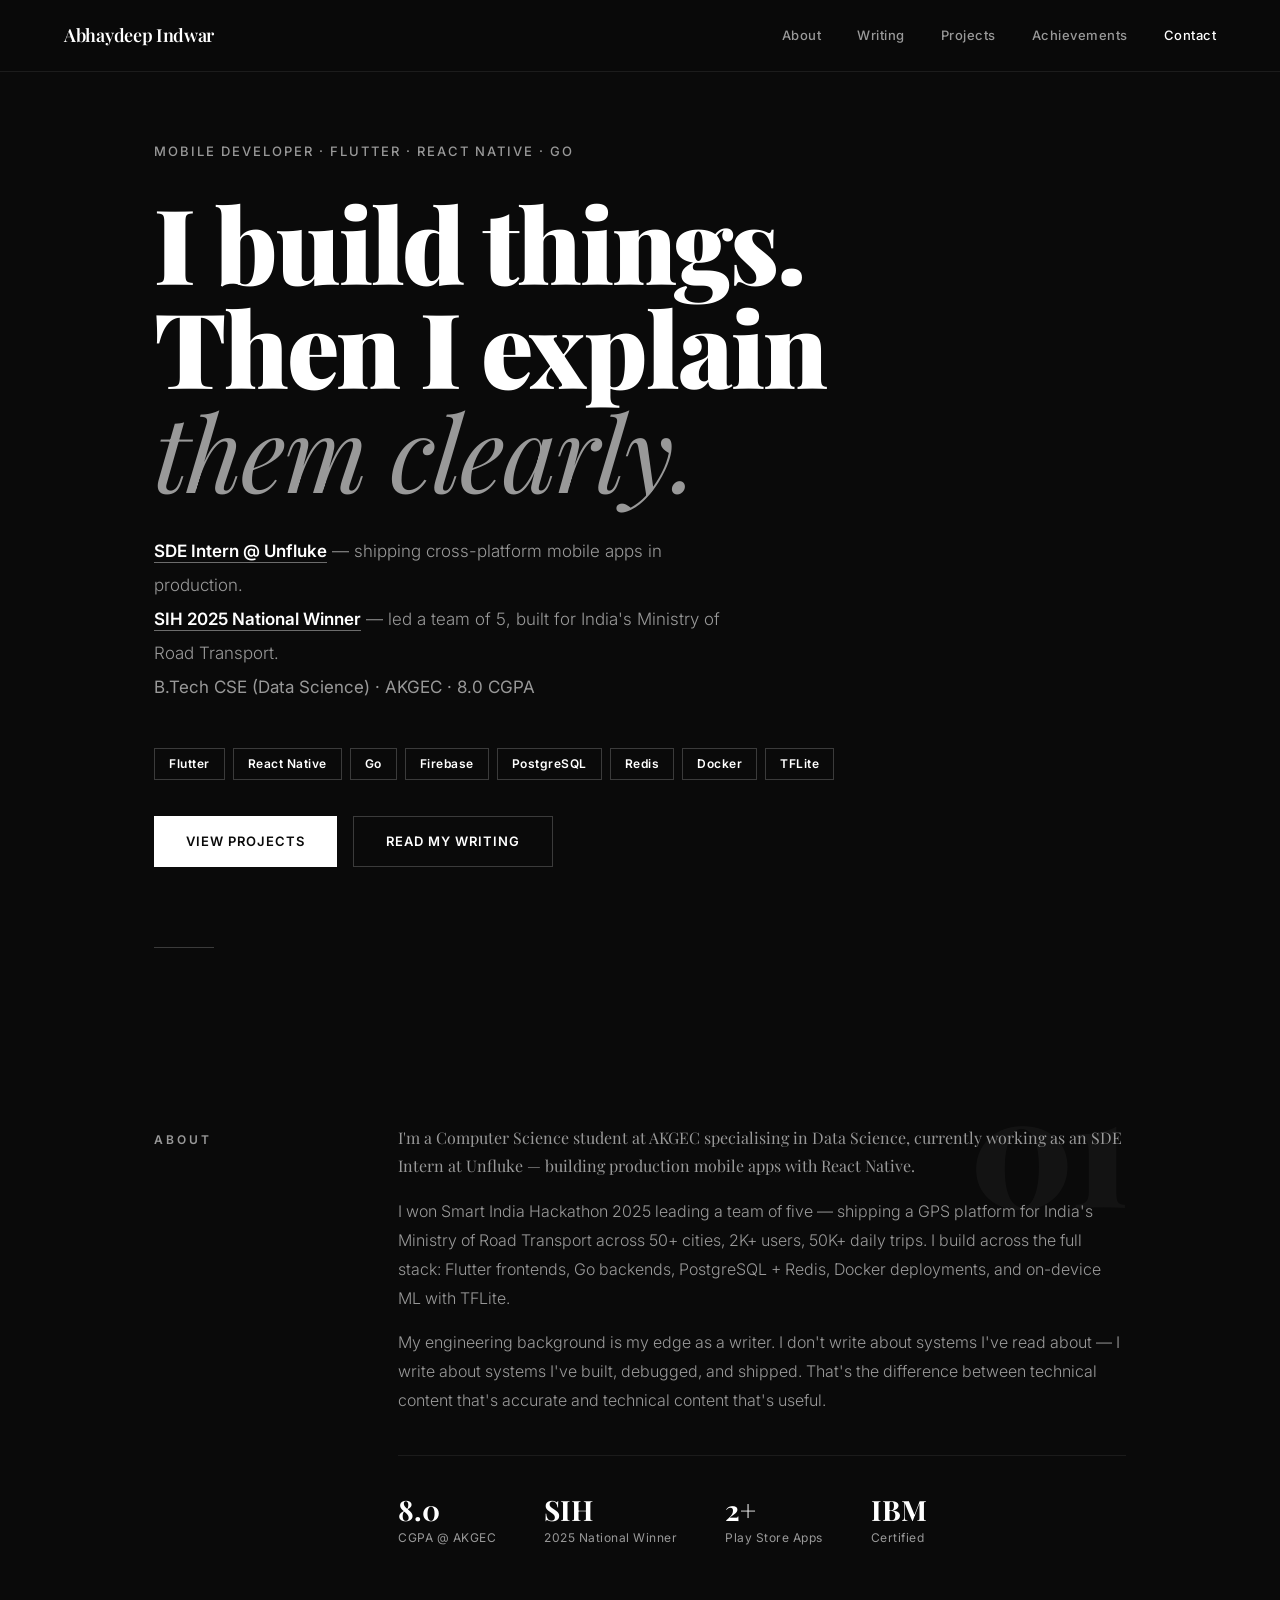
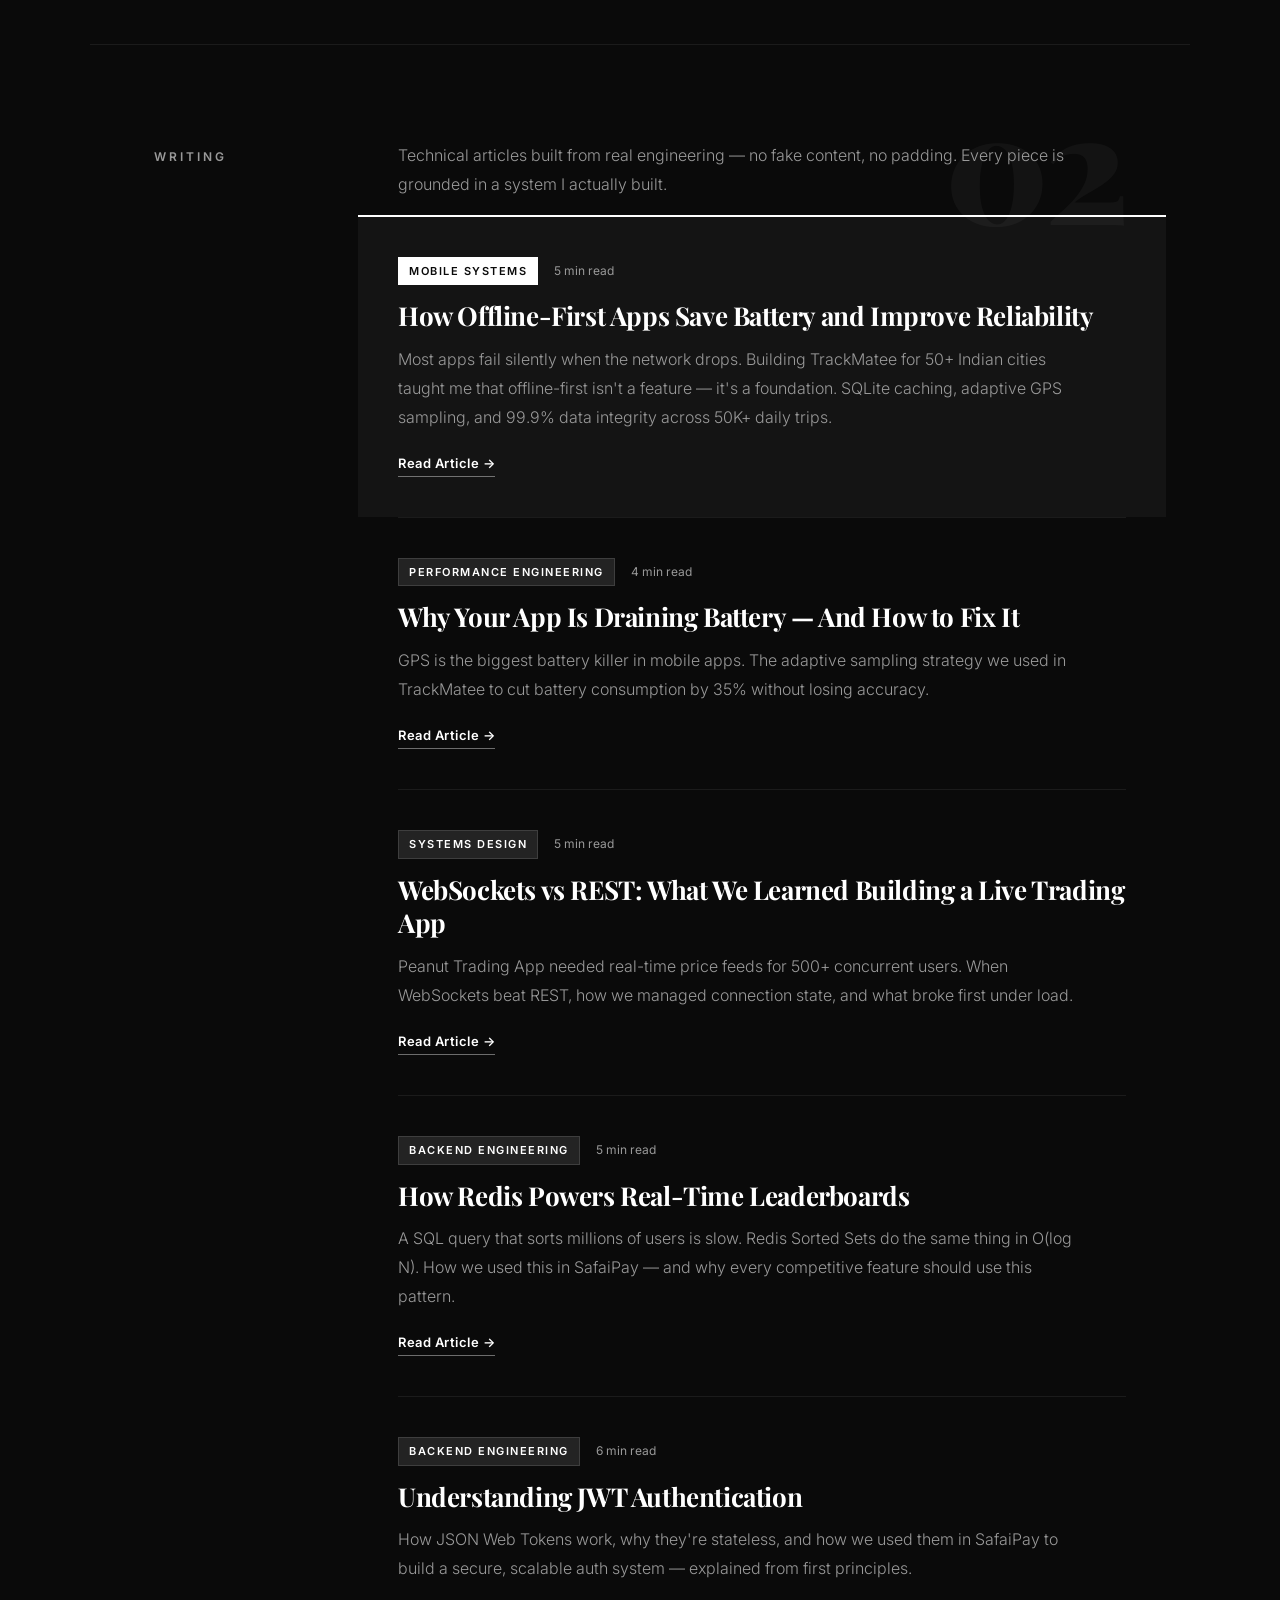
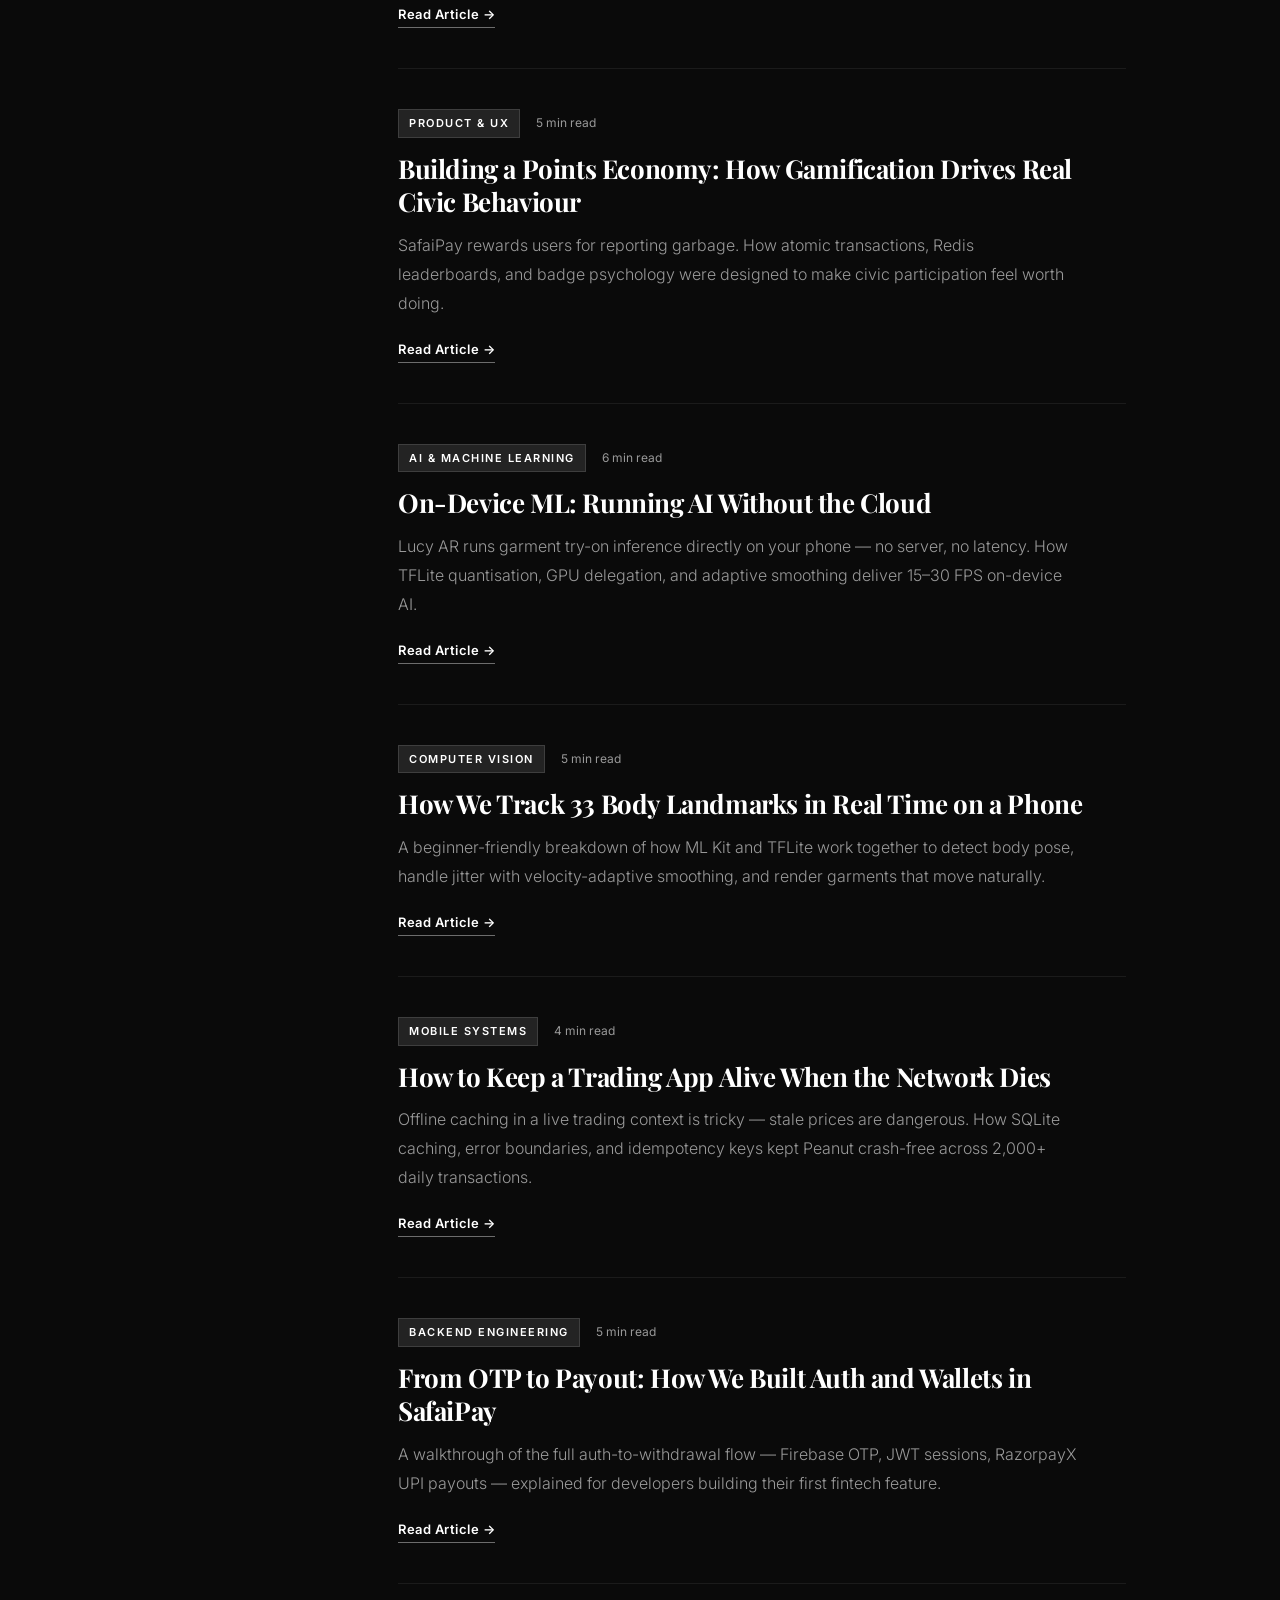
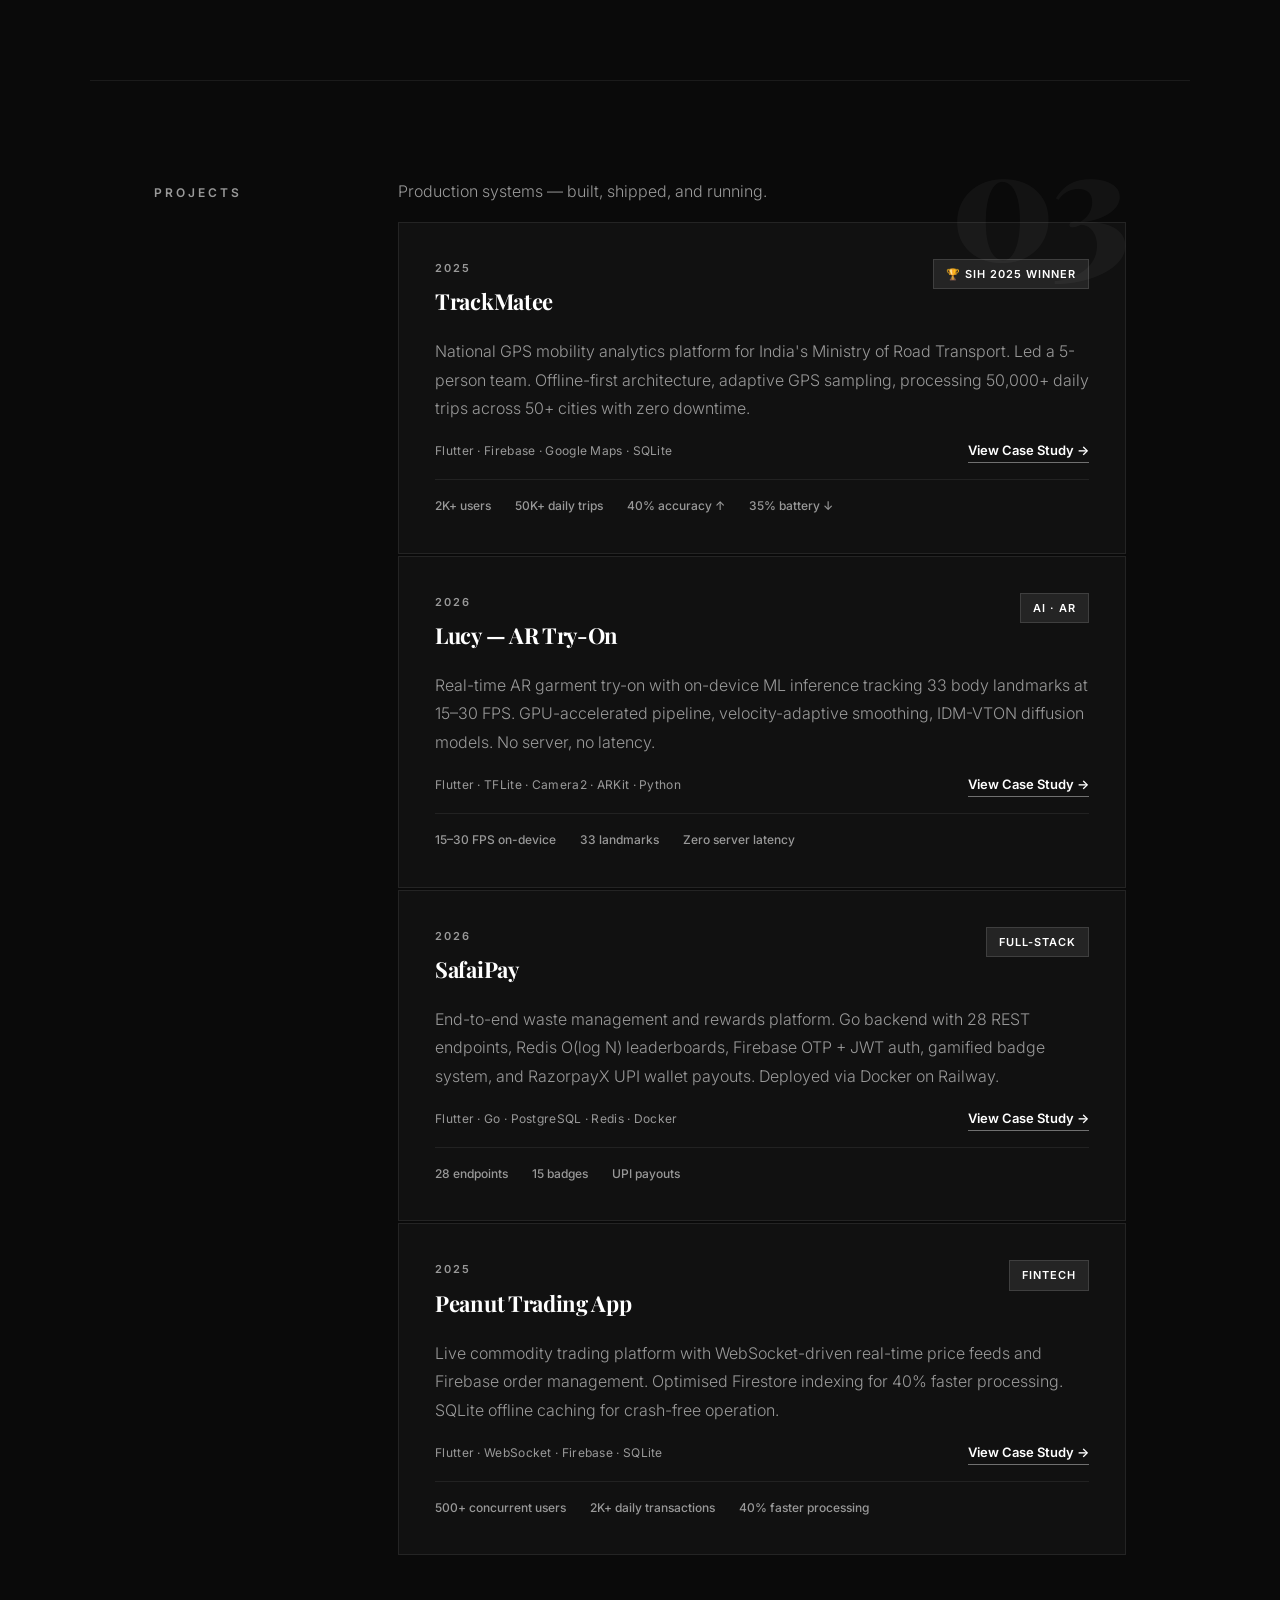
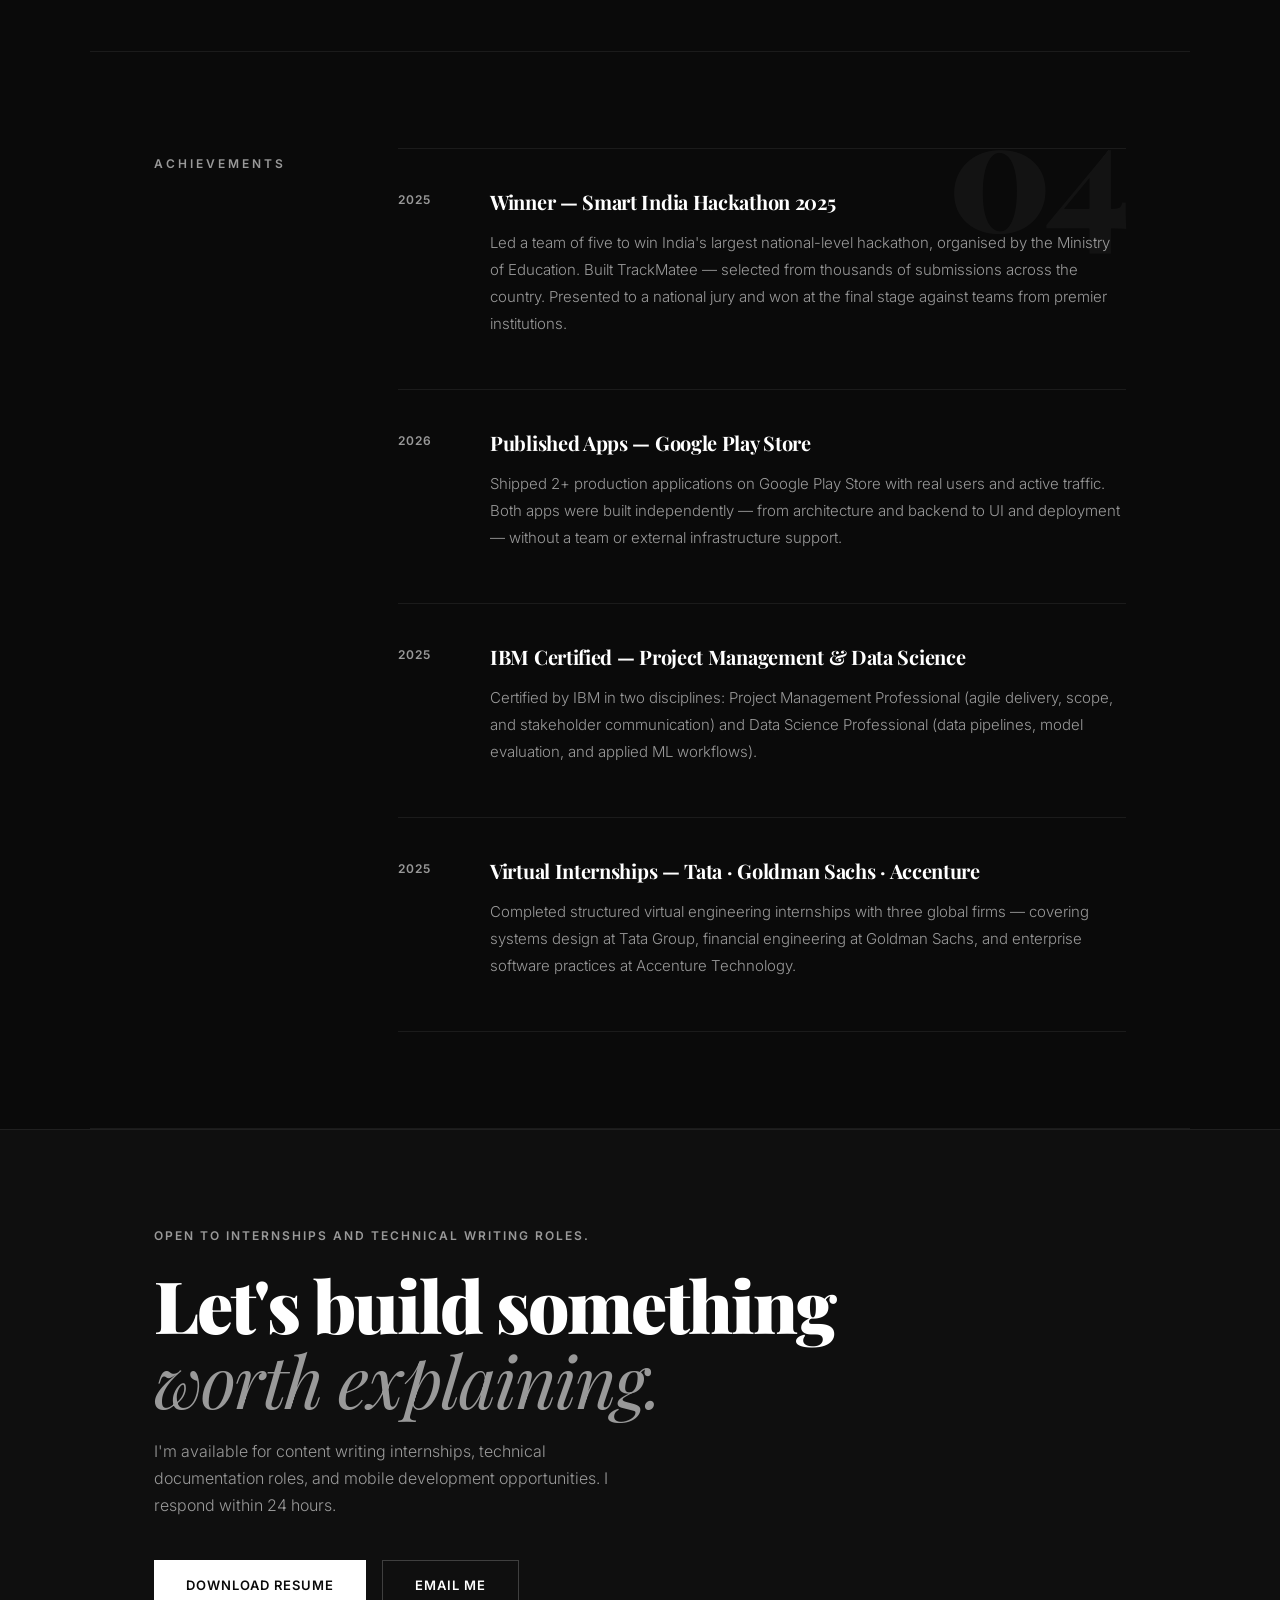
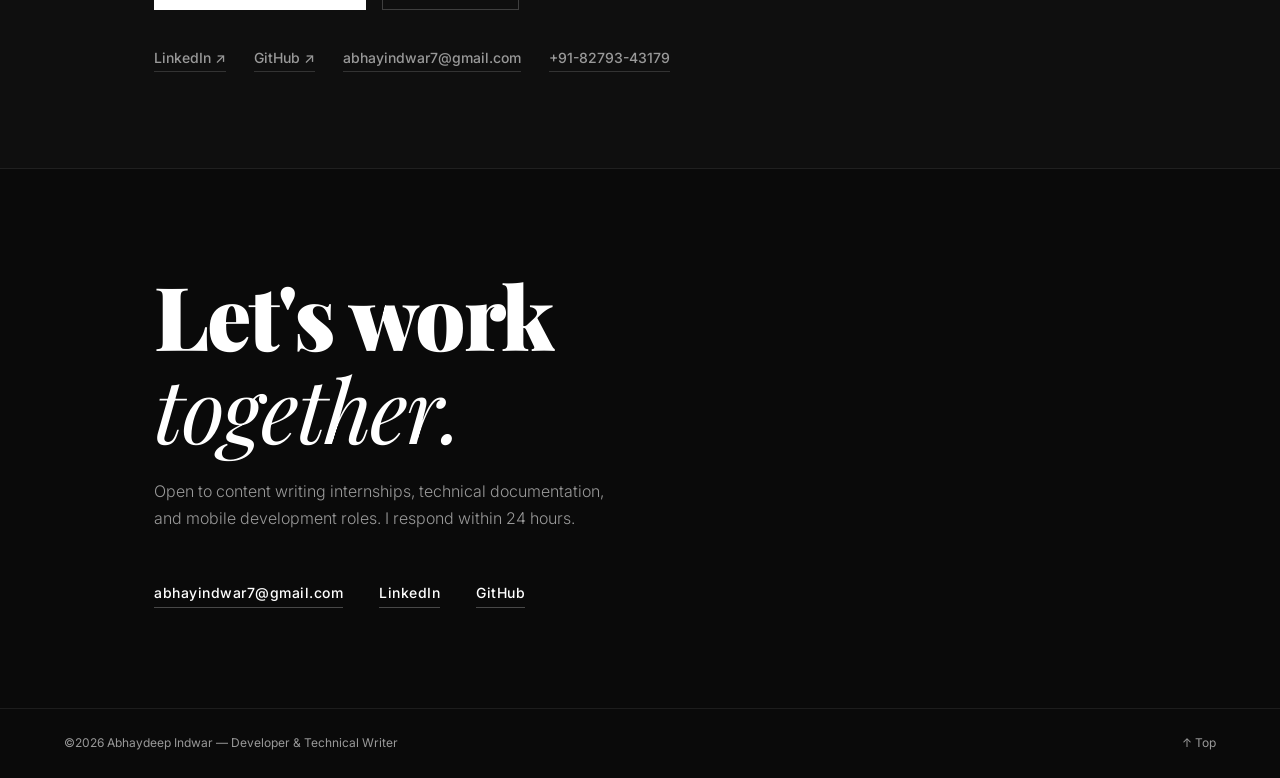
==== commit 09b5dd3e: "Hero copy rewrite + progress bar + scroll spy + section numbers - Hero subtitle: structured 3-line f" ====
--- a/index.html
+++ b/index.html
@@ -8,6 +8,9 @@
     <link href="https://fonts.googleapis.com/css2?family=Playfair+Display:ital,wght@0,400;0,600;0,700;0,900;1,400;1,600&family=Inter:wght@300;400;500;600&display=swap" rel="stylesheet">
 </head>
 <body>
+
+    <!-- PROGRESS BAR -->
+    <div class="progress-bar" id="progressBar"></div>
 
     <!-- NAV -->
     <header class="nav">
@@ -27,7 +30,11 @@
         <div class="hero-inner">
             <p class="hero-kicker">Mobile Developer · Flutter · React Native · Go</p>
             <h1 class="hero-title">I build things.<br>Then I explain<br><em>them clearly.</em></h1>
-            <p class="hero-sub">I ship production mobile apps and write the technical content that makes them legible. CS Engineer @ AKGEC · SDE Intern @ Unfluke · SIH 2025 National Winner.</p>
+            <p class="hero-sub">
+                <span class="hl">SDE Intern @ Unfluke</span> — shipping cross-platform mobile apps in production.<br>
+                <span class="hl">SIH 2025 National Winner</span> — led a team of 5, built for India's Ministry of Road Transport.<br>
+                <span class="hl-dim">B.Tech CSE (Data Science) · AKGEC · 8.0 CGPA</span>
+            </p>
             <div class="hero-stack">
                 <span>Flutter</span>
                 <span>React Native</span>
@@ -48,6 +55,7 @@
 
     <!-- ABOUT -->
     <section id="about" class="section about">
+        <div class="section-num">01</div>
         <div class="section-grid">
             <div class="section-label">About</div>
             <div class="section-body">
@@ -68,6 +76,7 @@
 
     <!-- WRITING -->
     <section id="writing" class="section writing">
+        <div class="section-num">02</div>
         <div class="section-grid">
             <div class="section-label">Writing</div>
             <div class="section-body">
@@ -184,6 +193,7 @@
 
     <!-- PROJECTS -->
     <section id="projects" class="section projects">
+        <div class="section-num">03</div>
         <div class="section-grid">
             <div class="section-label">Projects</div>
             <div class="section-body">
@@ -280,6 +290,7 @@
 
     <!-- ACHIEVEMENTS -->
     <section id="achievements" class="section achievements">
+        <div class="section-num">04</div>
         <div class="section-grid">
             <div class="section-label">Achievements</div>
             <div class="section-body">
--- a/style.css
+++ b/style.css
@@ -20,8 +20,8 @@
 html { scroll-behavior: smooth; }
 
 body {
-    background: var(--white);
-    color: var(--black);
+    background: var(--black);
+    color: var(--white);
     font-family: var(--font-sans);
     font-size: 17px;
     line-height: 1.7;
@@ -32,15 +32,56 @@
 em { font-style: italic; }
 
 /* ============================================
+   PROGRESS BAR
+============================================ */
+.progress-bar {
+    position: fixed;
+    top: 0; left: 0;
+    height: 2px;
+    width: 0%;
+    background: var(--white);
+    z-index: 9999;
+    transition: width 0.1s linear;
+}
+
+/* ============================================
+   HIGHLIGHTS
+============================================ */
+.hl {
+    color: var(--white);
+    font-weight: 600;
+    border-bottom: 1px solid rgba(255,255,255,0.4);
+    padding-bottom: 1px;
+}
+.hl-dim { color: var(--gray-400); font-weight: 400; }
+
+/* ============================================
+   SECTION NUMBERS
+============================================ */
+.section-num {
+    font-family: var(--font-serif);
+    font-size: clamp(80px, 12vw, 160px);
+    font-weight: 900;
+    color: rgba(255,255,255,0.04);
+    line-height: 1;
+    position: absolute;
+    top: 40px; right: var(--pad);
+    pointer-events: none;
+    user-select: none;
+    letter-spacing: -4px;
+}
+.section { position: relative; }
+
+/* ============================================
    NAV
 ============================================ */
 .nav {
     position: fixed;
     top: 0; left: 0; right: 0;
     z-index: 100;
-    background: rgba(255,255,255,0.96);
+    background: rgba(10,10,10,0.96);
     backdrop-filter: blur(8px);
-    border-bottom: 1px solid var(--gray-200);
+    border-bottom: 1px solid rgba(255,255,255,0.08);
     display: flex;
     align-items: center;
     justify-content: space-between;
@@ -51,23 +92,24 @@
     font-weight: 600;
     font-size: 18px;
     letter-spacing: -0.3px;
+    color: var(--white);
 }
 .nav-links { display: flex; gap: 36px; }
 .nav-links a {
     font-size: 13px;
     font-weight: 500;
     letter-spacing: 0.5px;
-    color: var(--gray-600);
+    color: var(--gray-400);
     transition: color 0.2s;
 }
-.nav-links a:hover { color: var(--black); }
+.nav-links a:hover { color: var(--white); }
 .nav-toggle {
     display: none;
     background: none;
     border: none;
     font-size: 20px;
     cursor: pointer;
-    color: var(--black);
+    color: var(--white);
 }
 
 /* ============================================
@@ -98,15 +140,17 @@
     letter-spacing: -2px;
     margin-bottom: 32px;
 }
-.hero-title em { font-weight: 400; }
+.hero-title em { font-weight: 400; color: var(--gray-400); }
 .hero-sub {
-    max-width: 560px;
-    font-size: 18px;
-    color: var(--gray-600);
-    line-height: 1.75;
+    max-width: 600px;
+    font-size: 17px;
+    color: var(--gray-400);
+    line-height: 2;
     margin-bottom: 44px;
     font-weight: 300;
 }
+
+.nav-links a.active { color: var(--white); }
 .hero-stack {
     display: flex;
     flex-wrap: wrap;
@@ -117,43 +161,43 @@
     font-size: 12px;
     font-weight: 600;
     letter-spacing: 0.5px;
-    color: var(--black);
-    background: var(--white);
-    border: 1.5px solid var(--black);
+    color: var(--white);
+    background: transparent;
+    border: 1px solid rgba(255,255,255,0.2);
     padding: 5px 14px;
 }
 .hero-cta { display: flex; gap: 16px; flex-wrap: wrap; }
-.hero-rule { width: 60px; height: 1px; background: var(--black); margin-top: 80px; }
+.hero-rule { width: 60px; height: 1px; background: rgba(255,255,255,0.2); margin-top: 80px; }
 
 /* ============================================
    BUTTONS
 ============================================ */
 .btn-primary {
     display: inline-block;
-    background: var(--black);
-    color: var(--white);
+    background: var(--white);
+    color: var(--black);
     font-size: 13px;
     font-weight: 600;
     letter-spacing: 1px;
     text-transform: uppercase;
     padding: 14px 32px;
-    transition: background 0.2s;
-}
-.btn-primary:hover { background: var(--gray-800); }
+    transition: background 0.2s, color 0.2s;
+}
+.btn-primary:hover { background: var(--gray-200); }
 
 .btn-ghost {
     display: inline-block;
     background: transparent;
-    color: var(--black);
+    color: var(--white);
     font-size: 13px;
     font-weight: 600;
     letter-spacing: 1px;
     text-transform: uppercase;
     padding: 13px 32px;
-    border: 1px solid var(--gray-200);
+    border: 1px solid rgba(255,255,255,0.2);
     transition: border-color 0.2s;
 }
-.btn-ghost:hover { border-color: var(--black); }
+.btn-ghost:hover { border-color: var(--white); }
 
 /* ============================================
    SECTION BASE
@@ -179,14 +223,14 @@
 }
 .section-intro {
     font-size: 15px;
-    color: var(--gray-600);
+    color: var(--gray-400);
     margin-bottom: 48px;
     font-weight: 400;
     line-height: 1.7;
 }
 .divider {
     border: none;
-    border-top: 1px solid var(--gray-200);
+    border-top: 1px solid rgba(255,255,255,0.07);
     max-width: var(--max-w);
     margin: 0 auto;
 }
@@ -200,10 +244,10 @@
     font-weight: 400;
     line-height: 1.6;
     margin-bottom: 20px;
-    color: var(--black);
+    color: var(--white);
 }
 .section-body p {
-    color: var(--gray-600);
+    color: var(--gray-400);
     margin-bottom: 16px;
     font-size: 16px;
     font-weight: 300;
@@ -214,10 +258,10 @@
     gap: 48px;
     margin-top: 40px;
     padding-top: 40px;
-    border-top: 1px solid var(--gray-200);
+    border-top: 1px solid rgba(255,255,255,0.07);
 }
 .fact { display: flex; flex-direction: column; }
-.fact-n { font-family: var(--font-serif); font-size: 28px; font-weight: 700; line-height: 1; margin-bottom: 4px; }
+.fact-n { font-family: var(--font-serif); font-size: 28px; font-weight: 700; line-height: 1; margin-bottom: 4px; color: var(--white); }
 .fact-l { font-size: 12px; color: var(--gray-400); letter-spacing: 0.5px; }
 
 /* ============================================
@@ -226,17 +270,17 @@
 .articles { display: flex; flex-direction: column; }
 .article {
     padding: 40px 0;
-    border-top: 1px solid var(--gray-200);
-}
-.article:last-child { border-bottom: 1px solid var(--gray-200); }
+    border-top: 1px solid rgba(255,255,255,0.07);
+}
+.article:last-child { border-bottom: 1px solid rgba(255,255,255,0.07); }
 .article.featured {
-    background: var(--gray-100);
+    background: #141414;
     padding: 40px;
     margin: 0 -40px;
-    border-top: 2px solid var(--black);
+    border-top: 2px solid var(--white);
     border-bottom: none;
 }
-.article.featured + .article { border-top: 1px solid var(--gray-200); }
+.article.featured + .article { border-top: 1px solid rgba(255,255,255,0.07); }
 
 .article-meta { display: flex; align-items: center; gap: 16px; margin-bottom: 14px; }
 .article-tag {
@@ -244,11 +288,12 @@
     font-weight: 600;
     letter-spacing: 1.5px;
     text-transform: uppercase;
-    color: var(--black);
-    background: var(--gray-200);
+    color: var(--white);
+    background: rgba(255,255,255,0.1);
     padding: 4px 10px;
-}
-.article.featured .article-tag { background: var(--black); color: var(--white); }
+    border: 1px solid rgba(255,255,255,0.12);
+}
+.article.featured .article-tag { background: var(--white); color: var(--black); border-color: var(--white); }
 .article-read { font-size: 12px; color: var(--gray-400); }
 
 .article-title {
@@ -258,13 +303,14 @@
     line-height: 1.3;
     letter-spacing: -0.4px;
     margin-bottom: 12px;
-}
-.article-title a { transition: opacity 0.2s; }
+    color: var(--white);
+}
+.article-title a { transition: opacity 0.2s; color: var(--white); }
 .article-title a:hover { opacity: 0.55; }
 
 .article-excerpt {
     font-size: 15px;
-    color: var(--gray-600);
+    color: var(--gray-400);
     line-height: 1.8;
     margin-bottom: 20px;
     max-width: 680px;
@@ -273,9 +319,9 @@
 .article-cta {
     font-size: 13px;
     font-weight: 600;
-    color: var(--black);
+    color: var(--white);
     letter-spacing: 0.5px;
-    border-bottom: 1px solid var(--black);
+    border-bottom: 1px solid rgba(255,255,255,0.4);
     padding-bottom: 2px;
     display: inline-block;
     transition: opacity 0.2s;
@@ -288,12 +334,12 @@
 .proj-list { display: flex; flex-direction: column; gap: 2px; }
 
 .proj-card {
-    background: var(--white);
-    border: 1px solid var(--gray-200);
+    background: #111111;
+    border: 1px solid rgba(255,255,255,0.08);
     padding: 36px;
     transition: border-color 0.2s;
 }
-.proj-card:hover { border-color: var(--black); }
+.proj-card:hover { border-color: rgba(255,255,255,0.3); }
 
 .proj-card-top {
     display: flex;
@@ -316,22 +362,23 @@
     font-size: 22px;
     font-weight: 700;
     letter-spacing: -0.3px;
+    color: var(--white);
 }
 .proj-badge {
     font-size: 11px;
     font-weight: 600;
     letter-spacing: 1px;
     text-transform: uppercase;
-    color: var(--gray-600);
-    background: var(--gray-100);
-    border: 1px solid var(--gray-200);
+    color: var(--white);
+    background: rgba(255,255,255,0.08);
+    border: 1px solid rgba(255,255,255,0.12);
     padding: 5px 12px;
     white-space: nowrap;
     flex-shrink: 0;
 }
 .proj-desc {
     font-size: 15px;
-    color: var(--gray-600);
+    color: var(--gray-400);
     line-height: 1.8;
     margin-bottom: 20px;
     font-weight: 300;
@@ -349,8 +396,8 @@
 .proj-view {
     font-size: 13px;
     font-weight: 600;
-    color: var(--black);
-    border-bottom: 1px solid var(--black);
+    color: var(--white);
+    border-bottom: 1px solid rgba(255,255,255,0.4);
     padding-bottom: 1px;
     white-space: nowrap;
     transition: opacity 0.2s;
@@ -361,9 +408,9 @@
     gap: 24px;
     flex-wrap: wrap;
     padding-top: 16px;
-    border-top: 1px solid var(--gray-200);
-}
-.proj-impact span { font-size: 12px; font-weight: 500; color: var(--gray-600); }
+    border-top: 1px solid rgba(255,255,255,0.07);
+}
+.proj-impact span { font-size: 12px; font-weight: 500; color: var(--gray-400); }
 
 /* ============================================
    ACHIEVEMENTS
@@ -375,10 +422,10 @@
     grid-template-columns: 60px 1fr;
     gap: 32px;
     padding: 36px 0;
-    border-top: 1px solid var(--gray-200);
+    border-top: 1px solid rgba(255,255,255,0.07);
     align-items: start;
 }
-.ach-item:last-child { border-bottom: 1px solid var(--gray-200); }
+.ach-item:last-child { border-bottom: 1px solid rgba(255,255,255,0.07); }
 
 .ach-year {
     font-size: 12px;
@@ -393,10 +440,11 @@
     font-weight: 700;
     letter-spacing: -0.3px;
     margin-bottom: 10px;
+    color: var(--white);
 }
 .ach-content p {
     font-size: 15px;
-    color: var(--gray-600);
+    color: var(--gray-400);
     line-height: 1.8;
     font-weight: 300;
 }
@@ -405,11 +453,11 @@
    RESUME / CTA
 ============================================ */
 .resume {
-    background: var(--gray-100);
+    background: #0f0f0f;
     max-width: 100%;
     padding: 0;
-    border-top: 1px solid var(--gray-200);
-    border-bottom: 1px solid var(--gray-200);
+    border-top: 1px solid rgba(255,255,255,0.07);
+    border-bottom: 1px solid rgba(255,255,255,0.07);
 }
 .resume-inner {
     max-width: var(--max-w);
@@ -431,31 +479,28 @@
     line-height: 1.05;
     letter-spacing: -2px;
     margin-bottom: 20px;
-}
-.resume-title em { font-weight: 400; }
+    color: var(--white);
+}
+.resume-title em { font-weight: 400; color: var(--gray-400); }
 .resume-sub {
     font-size: 16px;
-    color: var(--gray-600);
+    color: var(--gray-400);
     max-width: 480px;
     margin-bottom: 40px;
     font-weight: 300;
     line-height: 1.7;
 }
 .resume-actions { display: flex; gap: 16px; flex-wrap: wrap; margin-bottom: 36px; }
-.resume-links {
-    display: flex;
-    gap: 28px;
-    flex-wrap: wrap;
-}
+.resume-links { display: flex; gap: 28px; flex-wrap: wrap; }
 .resume-links a {
     font-size: 14px;
     font-weight: 500;
-    color: var(--gray-600);
-    border-bottom: 1px solid var(--gray-200);
+    color: var(--gray-400);
+    border-bottom: 1px solid rgba(255,255,255,0.15);
     padding-bottom: 2px;
     transition: all 0.2s;
 }
-.resume-links a:hover { color: var(--black); border-color: var(--black); }
+.resume-links a:hover { color: var(--white); border-color: var(--white); }
 
 /* ============================================
    CONTACT
@@ -530,8 +575,8 @@
         flex-direction: column;
         position: absolute;
         top: 100%; left: 0; right: 0;
-        background: var(--white);
-        border-bottom: 1px solid var(--gray-200);
+        background: var(--black);
+        border-bottom: 1px solid rgba(255,255,255,0.08);
         padding: 24px var(--pad);
         gap: 20px;
     }
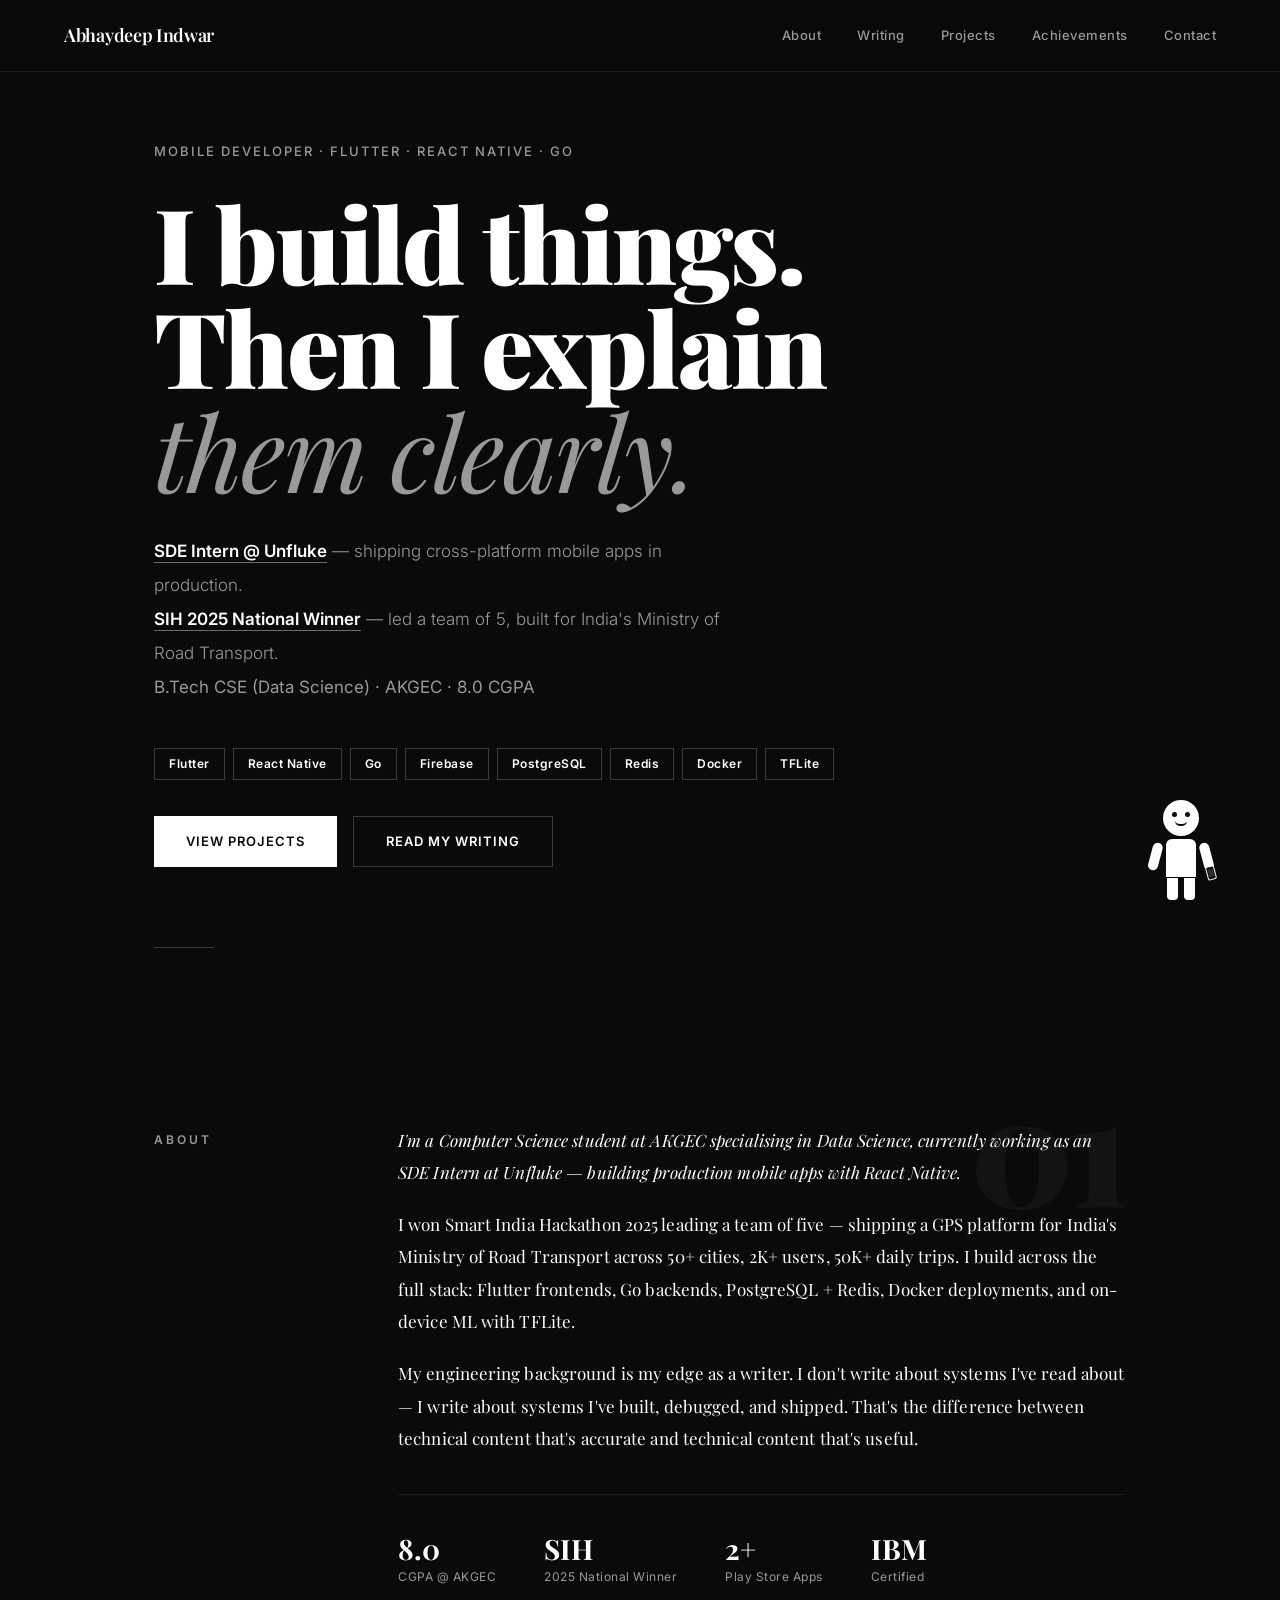
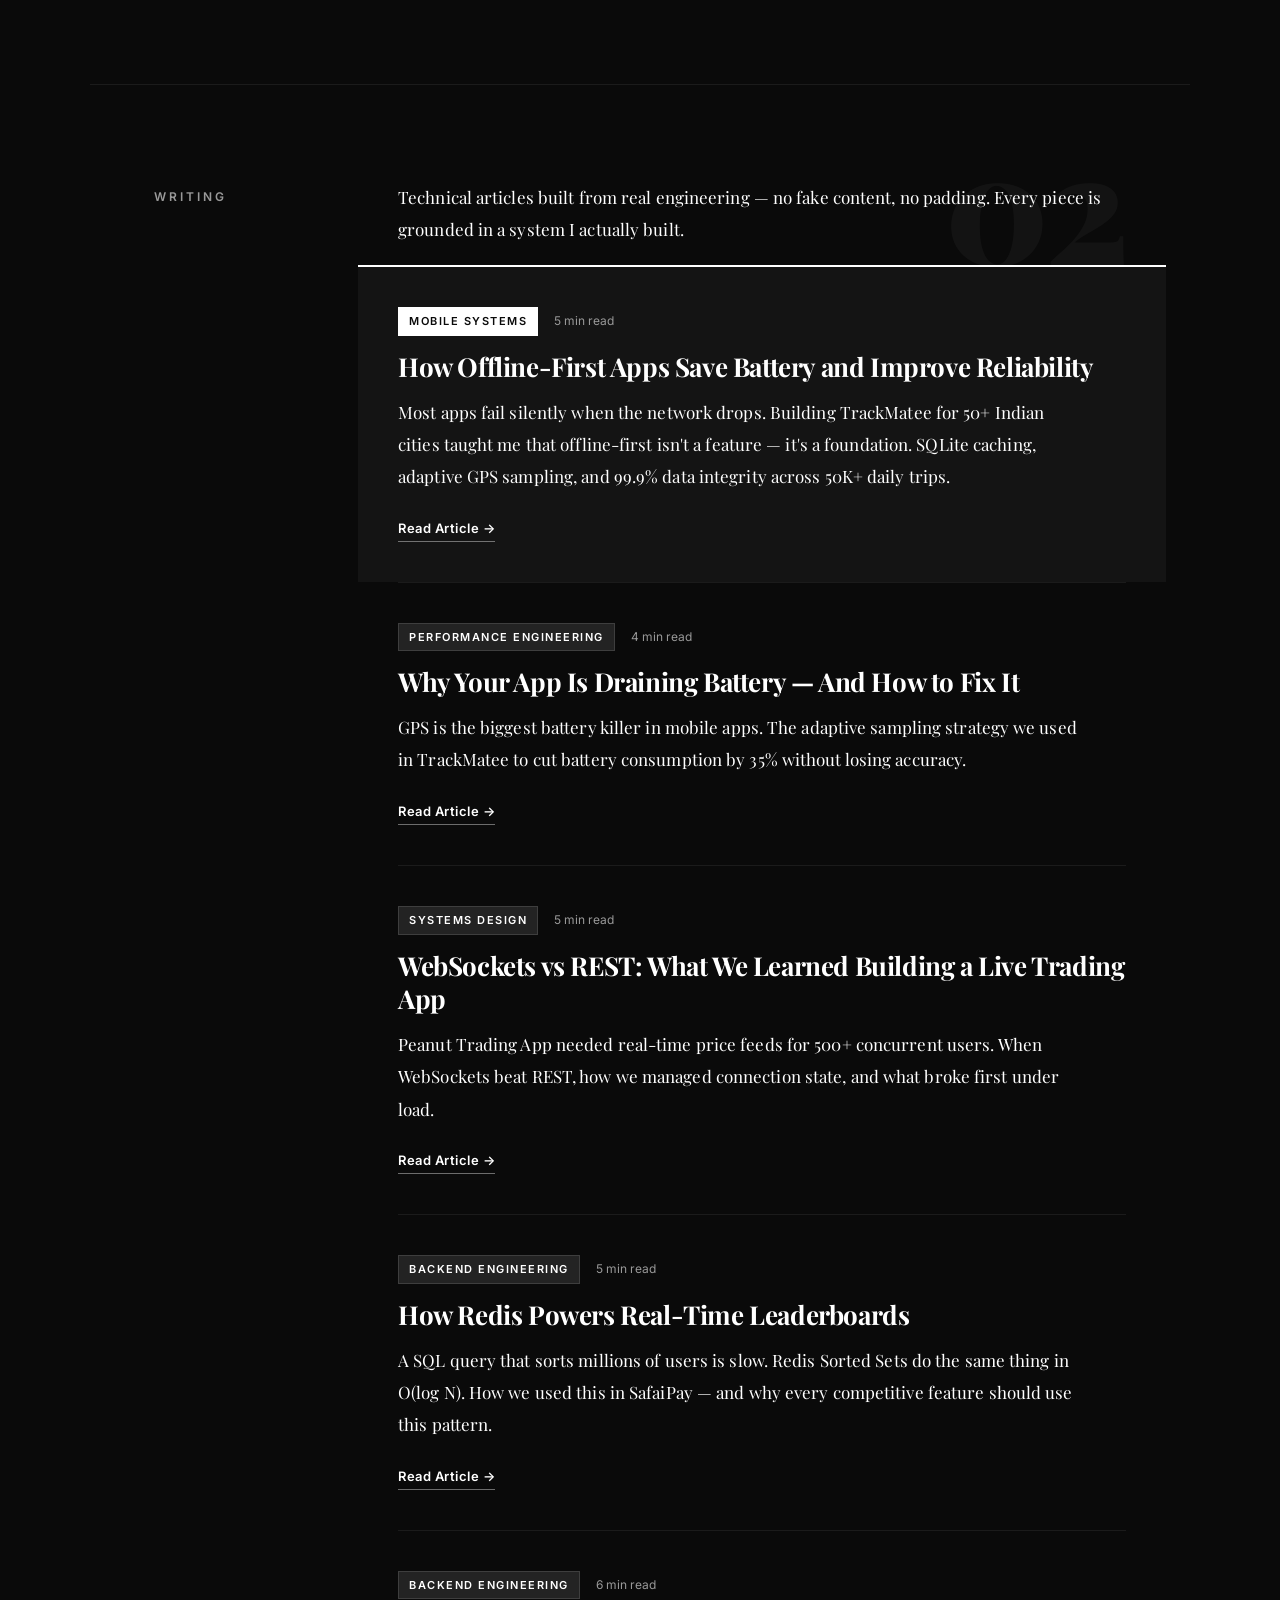
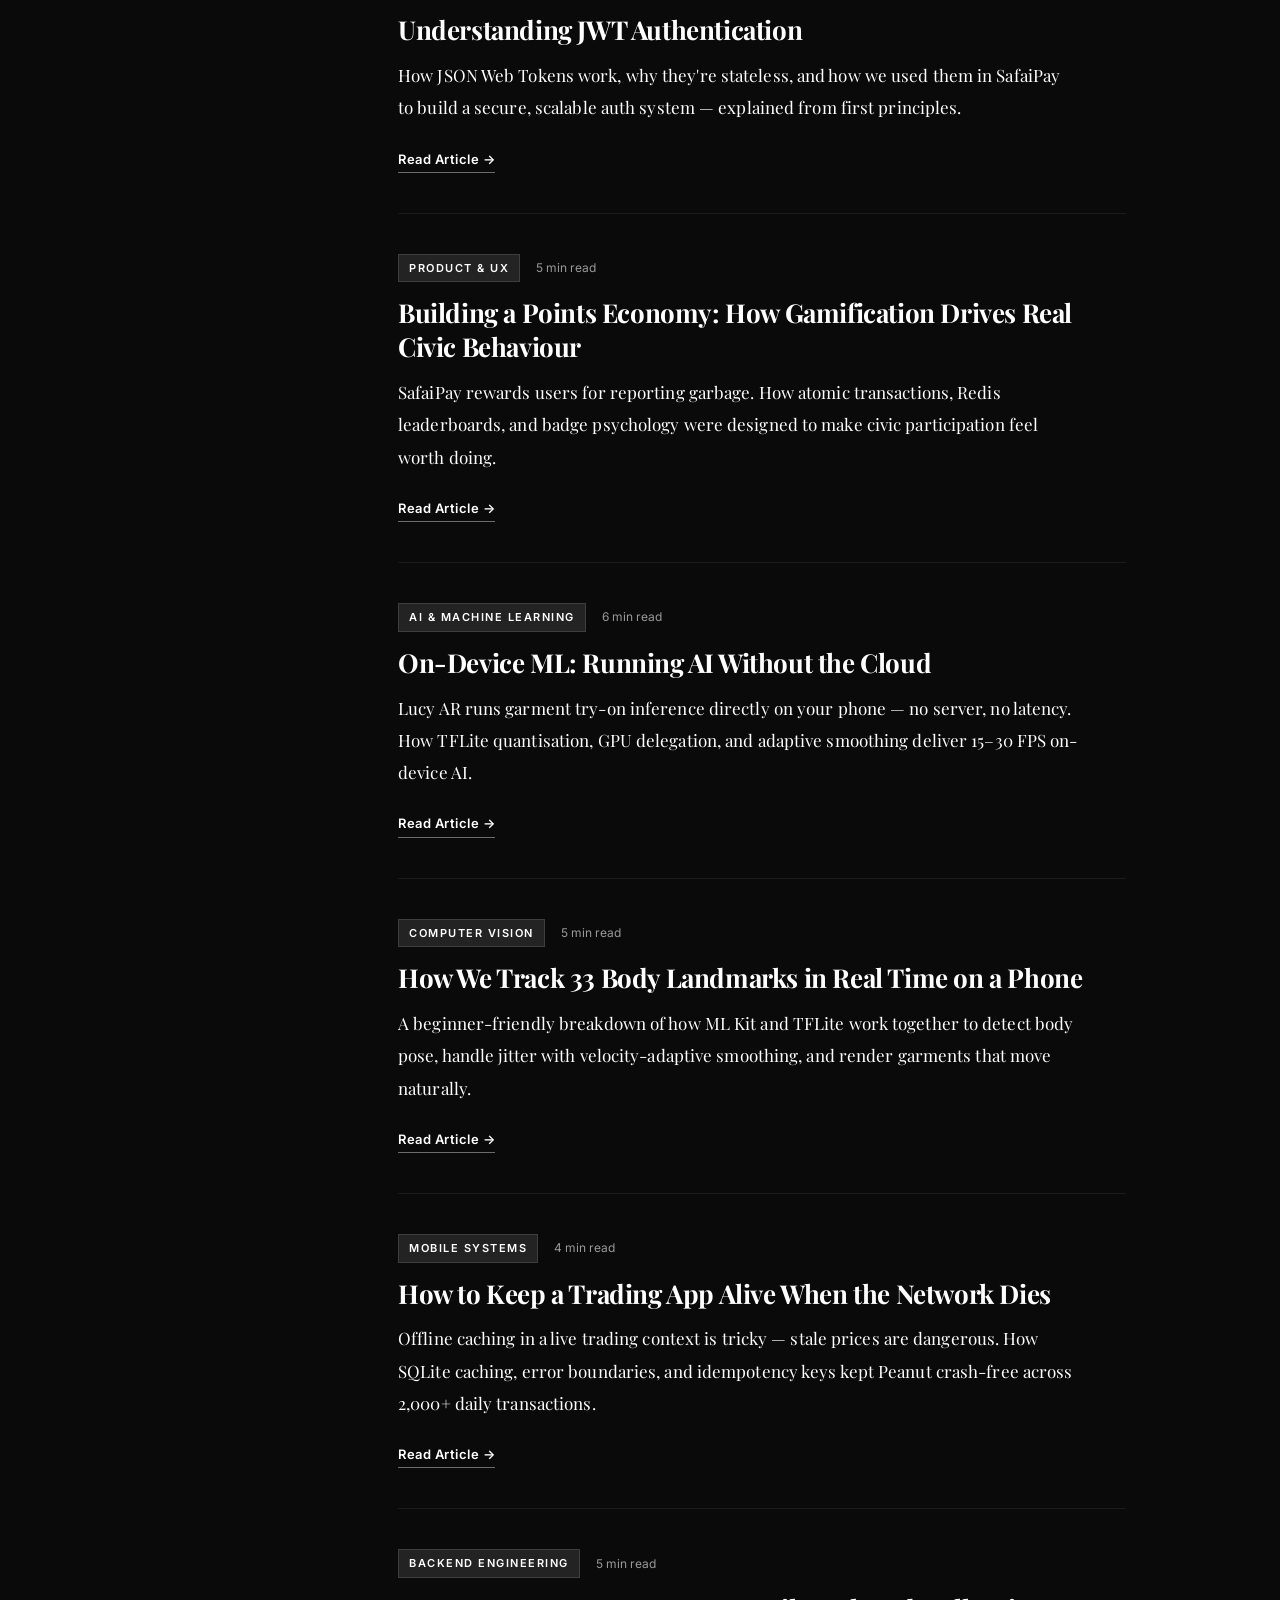
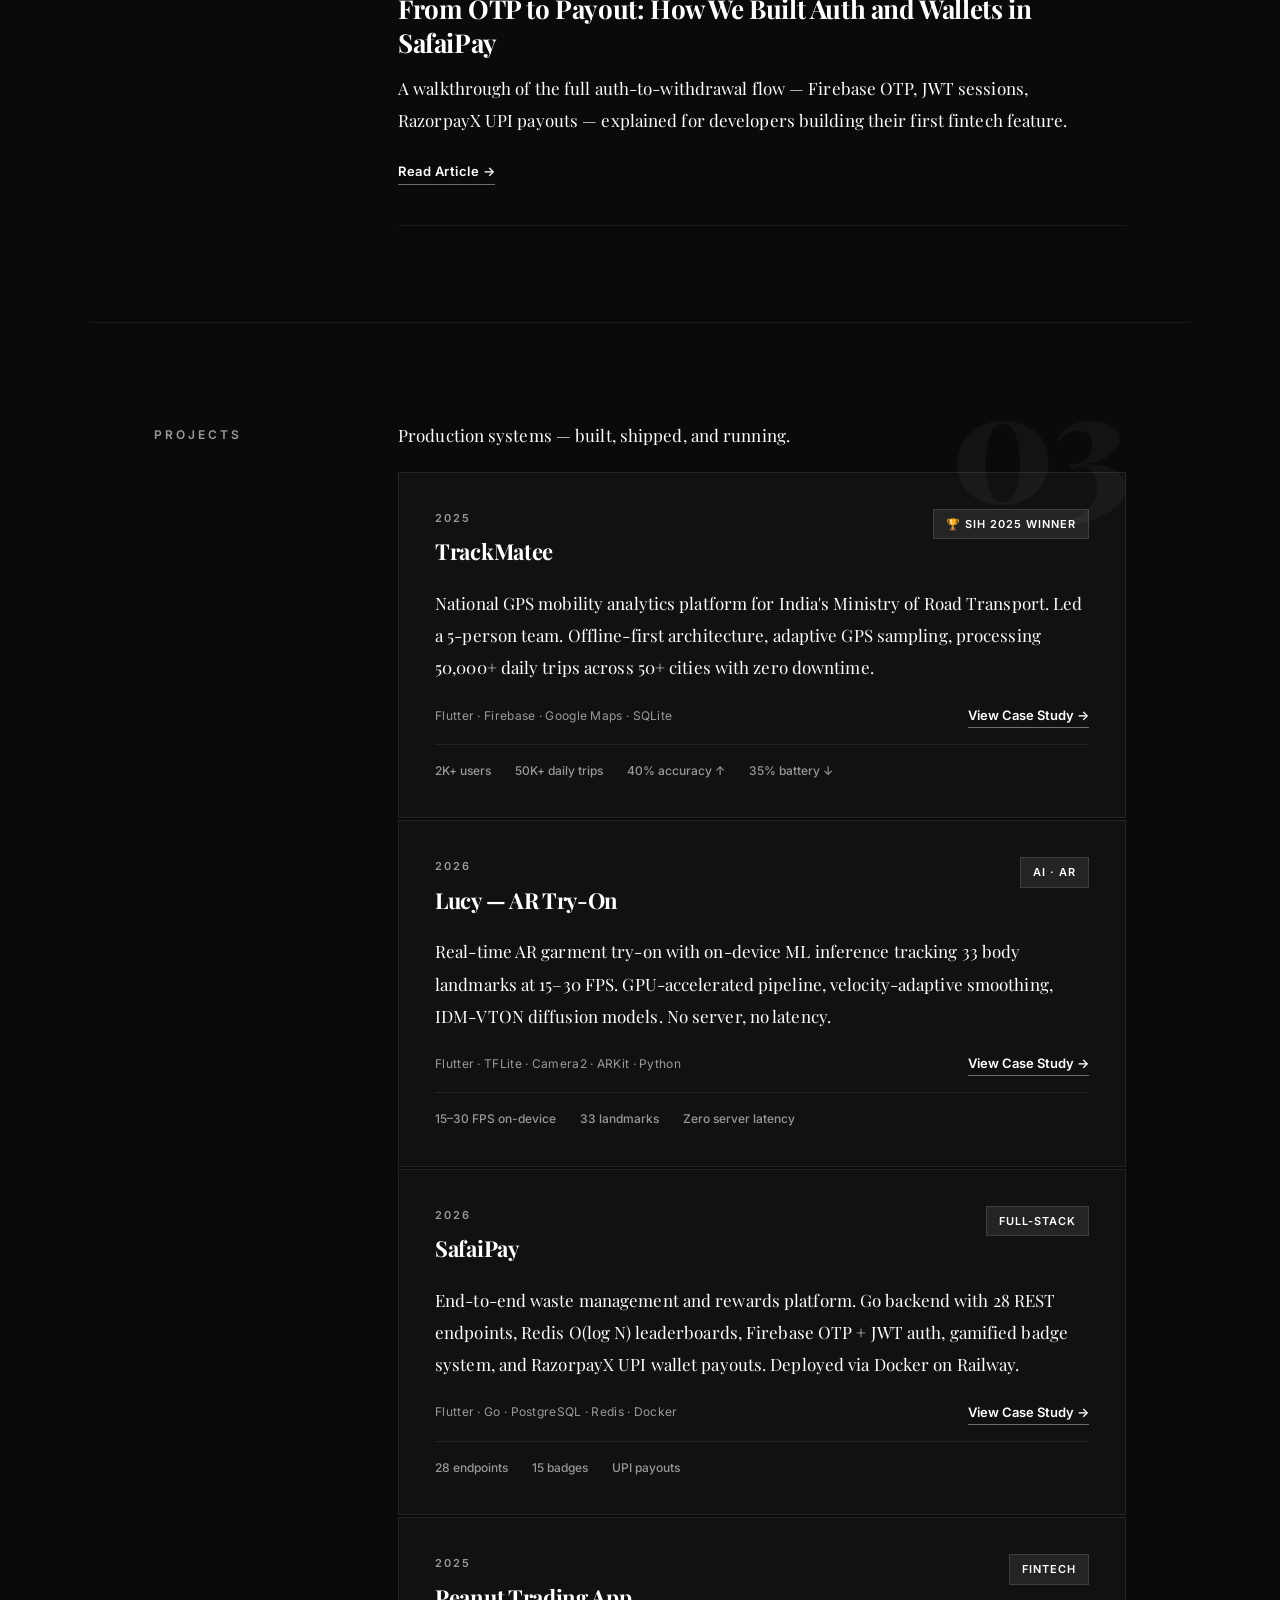
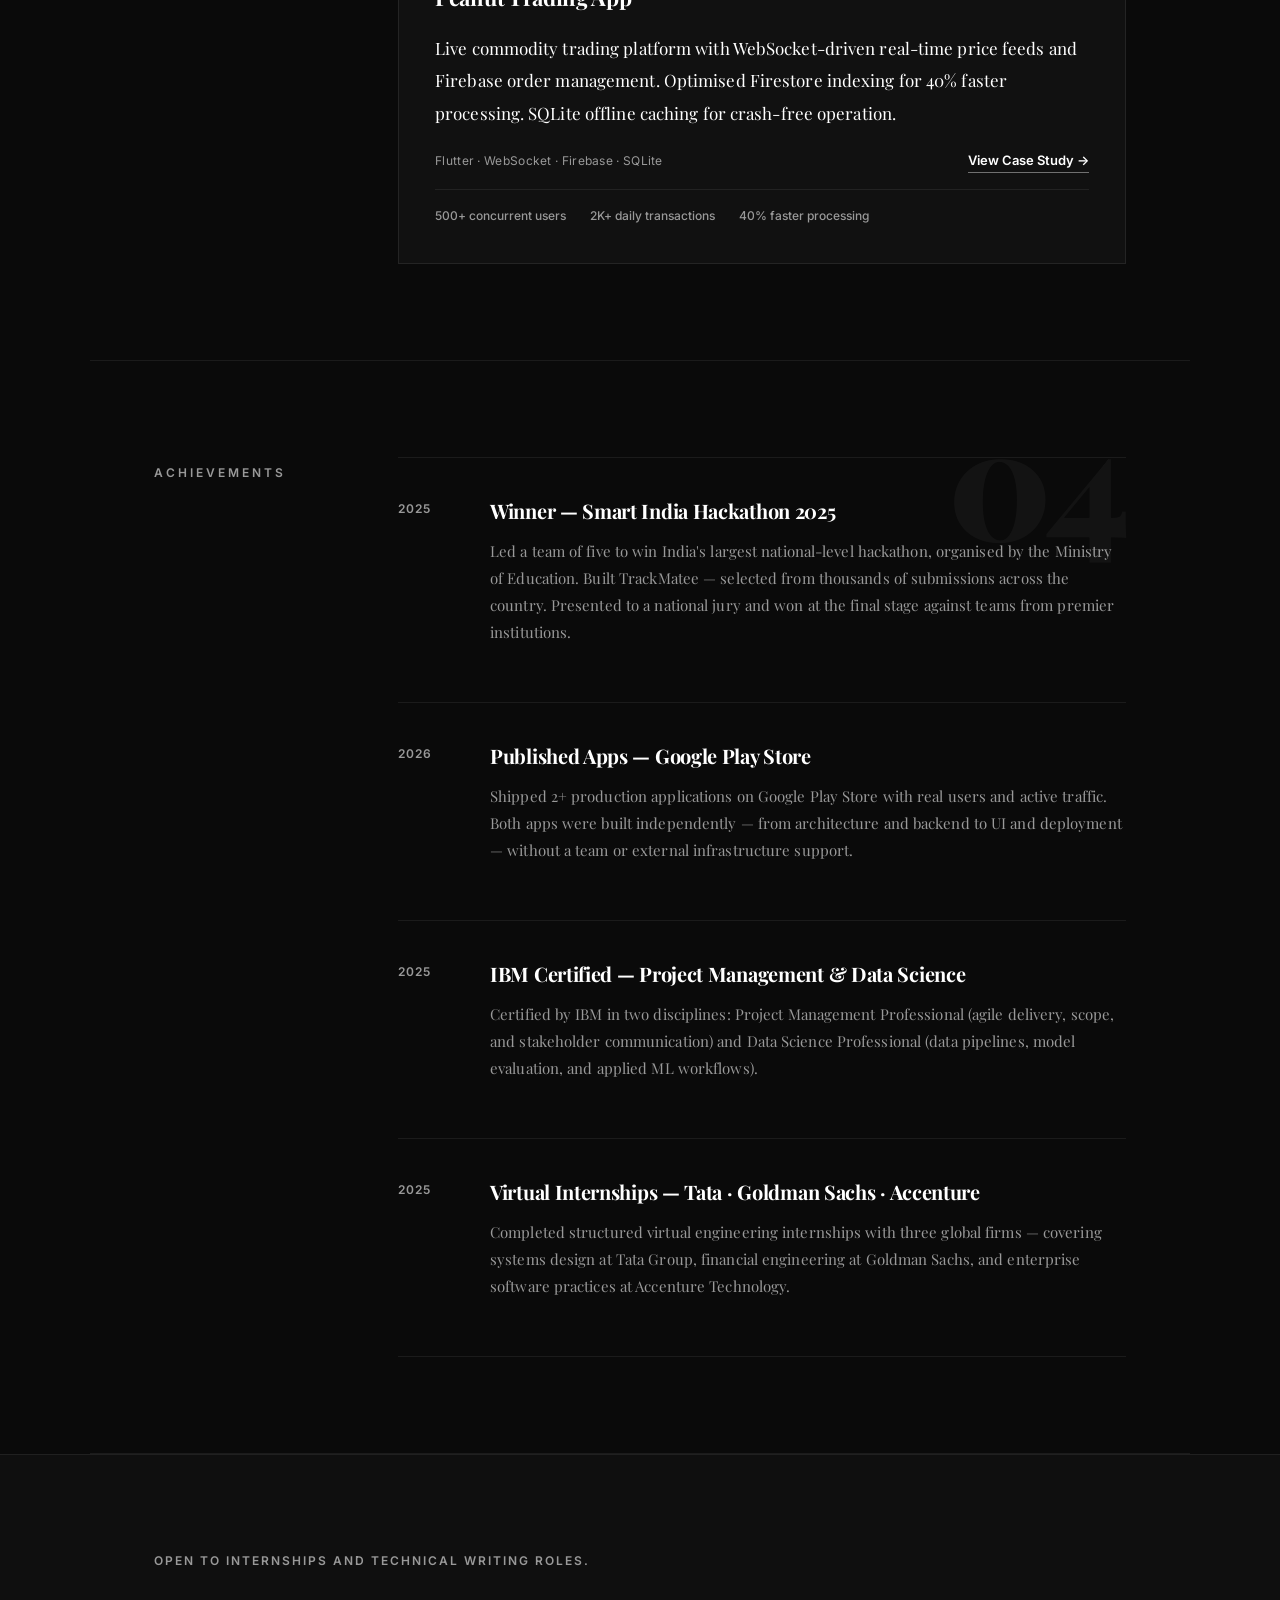
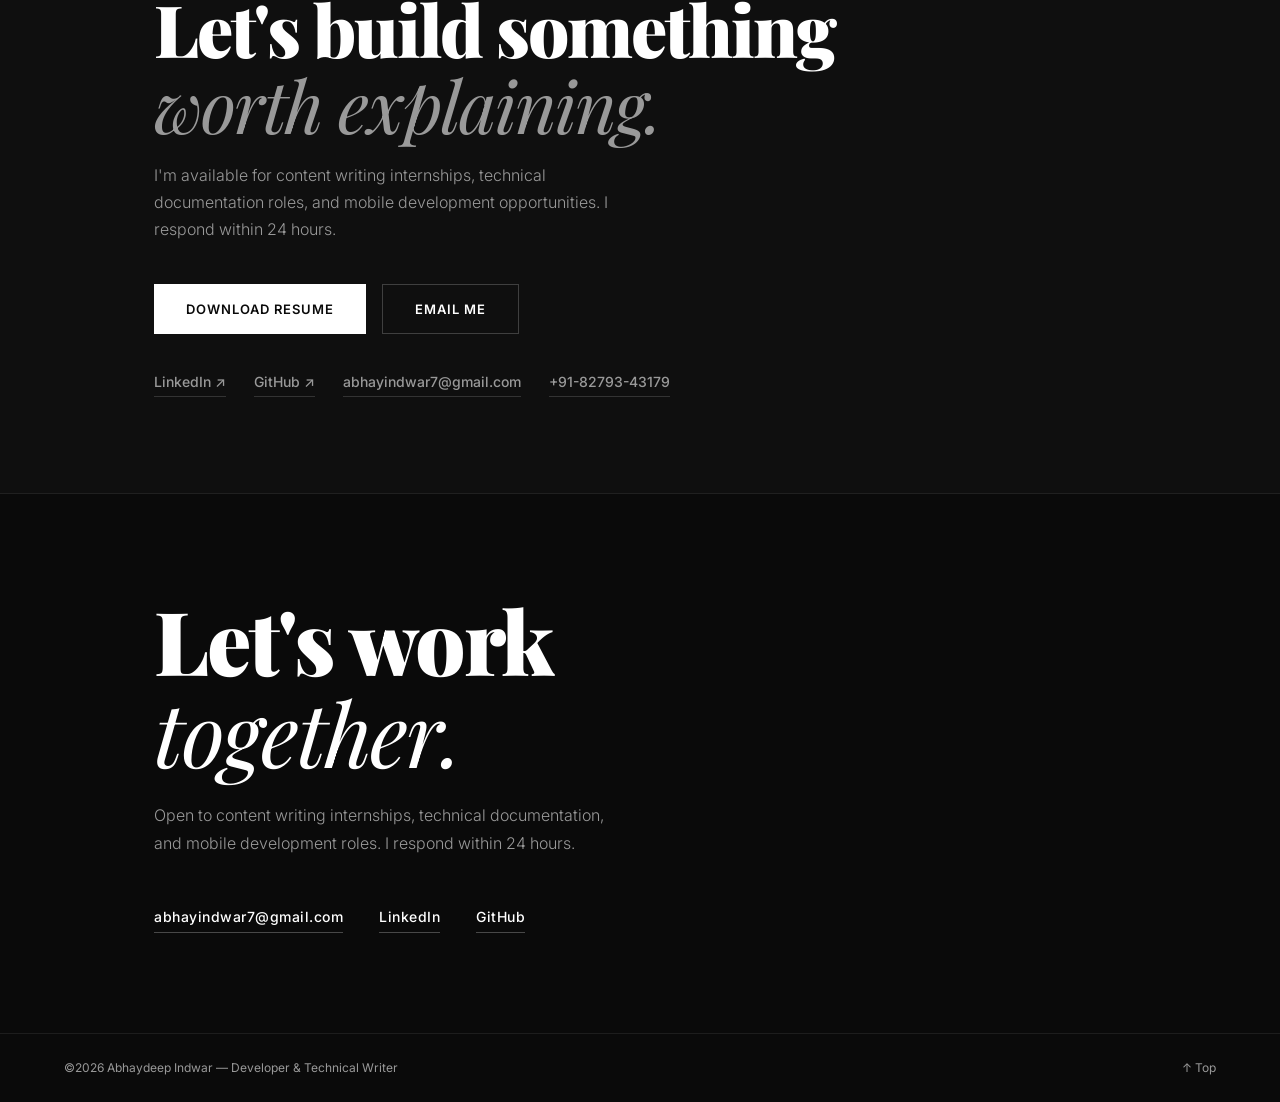
==== commit c12fe0ba: "Add animated CSS character at bottom-right corner Character states: - idle: head tilted down at phon" ====
--- a/index.html
+++ b/index.html
@@ -374,6 +374,30 @@
         <a href="#" class="footer-top">↑ Top</a>
     </footer>
 
+    <!-- CHARACTER -->
+    <div class="guy" id="guy">
+        <div class="guy-bubble" id="guyBubble"><span id="bubbleText">just chillin 📱</span></div>
+        <div class="guy-head">
+            <div class="guy-eyes">
+                <div class="guy-eye" id="eyeL"></div>
+                <div class="guy-eye" id="eyeR"></div>
+            </div>
+            <div class="guy-mouth" id="mouth"></div>
+        </div>
+        <div class="guy-body">
+            <div class="guy-arm left"></div>
+            <div class="guy-arm right">
+                <div class="guy-phone">
+                    <div class="guy-screen"></div>
+                </div>
+            </div>
+        </div>
+        <div class="guy-legs">
+            <div class="guy-leg"></div>
+            <div class="guy-leg"></div>
+        </div>
+    </div>
+
     <script src="script.js"></script>
 </body>
 </html>
--- a/style.css
+++ b/style.css
@@ -240,18 +240,21 @@
 ============================================ */
 .about-lead {
     font-family: var(--font-serif);
-    font-size: 22px;
+    font-size: 24px;
+    font-weight: 600;
+    line-height: 1.55;
+    margin-bottom: 24px;
+    color: var(--white);
+    font-style: italic;
+}
+.section-body p {
+    color: var(--white);
+    margin-bottom: 20px;
+    font-size: 17px;
     font-weight: 400;
-    line-height: 1.6;
-    margin-bottom: 20px;
-    color: var(--white);
-}
-.section-body p {
-    color: var(--gray-400);
-    margin-bottom: 16px;
-    font-size: 16px;
-    font-weight: 300;
-    line-height: 1.8;
+    line-height: 1.9;
+    font-family: var(--font-serif);
+    letter-spacing: 0.1px;
 }
 .about-facts {
     display: flex;
@@ -556,6 +559,170 @@
 }
 .footer-top { color: var(--gray-400); transition: color 0.2s; }
 .footer-top:hover { color: var(--white); }
+
+/* ============================================
+   CHARACTER
+============================================ */
+.guy {
+    position: fixed;
+    bottom: 0;
+    right: 48px;
+    z-index: 200;
+    display: flex;
+    flex-direction: column;
+    align-items: center;
+    gap: 0;
+    transition: transform 0.4s ease;
+    cursor: default;
+}
+
+/* Bubble */
+.guy-bubble {
+    background: var(--white);
+    color: var(--black);
+    font-family: var(--font-sans);
+    font-size: 12px;
+    font-weight: 600;
+    padding: 7px 14px;
+    border-radius: 20px 20px 20px 4px;
+    margin-bottom: 8px;
+    white-space: nowrap;
+    opacity: 0;
+    transform: translateY(6px) scale(0.9);
+    transition: all 0.3s ease;
+    box-shadow: 0 4px 20px rgba(0,0,0,0.4);
+}
+.guy-bubble.show {
+    opacity: 1;
+    transform: translateY(0) scale(1);
+}
+
+/* Head */
+.guy-head {
+    width: 36px;
+    height: 36px;
+    background: var(--white);
+    border-radius: 50%;
+    position: relative;
+    transition: transform 0.4s ease;
+}
+.guy-eyes {
+    display: flex;
+    justify-content: center;
+    gap: 8px;
+    padding-top: 12px;
+}
+.guy-eye {
+    width: 5px;
+    height: 5px;
+    background: var(--black);
+    border-radius: 50%;
+    transition: all 0.3s ease;
+}
+.guy-mouth {
+    width: 12px;
+    height: 5px;
+    border-bottom: 2px solid var(--black);
+    border-radius: 0 0 6px 6px;
+    margin: 4px auto 0;
+    transition: all 0.3s ease;
+}
+
+/* Body */
+.guy-body {
+    width: 30px;
+    height: 38px;
+    background: var(--white);
+    border-radius: 6px 6px 0 0;
+    position: relative;
+    margin-top: 3px;
+}
+.guy-arm {
+    position: absolute;
+    width: 10px;
+    height: 28px;
+    background: var(--white);
+    border-radius: 5px;
+    top: 4px;
+    transition: transform 0.4s ease;
+}
+.guy-arm.left  { left: -12px; transform: rotate(15deg); transform-origin: top center; }
+.guy-arm.right { right: -12px; transform: rotate(-15deg); transform-origin: top center; }
+
+/* Phone in right hand */
+.guy-phone {
+    position: absolute;
+    bottom: -10px;
+    left: 50%;
+    transform: translateX(-50%);
+    width: 9px;
+    height: 14px;
+    background: var(--black);
+    border: 1.5px solid var(--white);
+    border-radius: 2px;
+}
+.guy-screen {
+    width: 5px;
+    height: 8px;
+    background: rgba(255,255,255,0.15);
+    border-radius: 1px;
+    margin: 2px auto;
+    animation: screenGlow 2s ease-in-out infinite;
+}
+@keyframes screenGlow {
+    0%,100% { background: rgba(255,255,255,0.1); }
+    50%      { background: rgba(255,255,255,0.45); }
+}
+
+/* Legs */
+.guy-legs {
+    display: flex;
+    gap: 6px;
+    margin-top: 1px;
+}
+.guy-leg {
+    width: 11px;
+    height: 22px;
+    background: var(--white);
+    border-radius: 0 0 4px 4px;
+}
+
+/* ---- STATES ---- */
+
+/* idle: head tilted down at phone */
+.guy.idle .guy-head { transform: rotate(18deg) translateY(2px); }
+.guy.idle .guy-arm.right { transform: rotate(-40deg); }
+.guy.idle .guy-arm.left  { transform: rotate(20deg); }
+
+/* idle bob */
+.guy.idle { animation: idleBob 3s ease-in-out infinite; }
+@keyframes idleBob {
+    0%,100% { transform: translateY(0); }
+    50%      { transform: translateY(-4px); }
+}
+
+/* scrolling: head up, arms raised */
+.guy.scrolling .guy-head { transform: rotate(-5deg); }
+.guy.scrolling .guy-arm.left  { transform: rotate(-20deg); }
+.guy.scrolling .guy-arm.right { transform: rotate(10deg); }
+.guy.scrolling .guy-mouth { border-bottom-color: var(--black); width: 16px; }
+.guy.scrolling { animation: none; }
+
+/* excited: bounce */
+.guy.excited { animation: excitedBounce 0.4s ease infinite alternate; }
+@keyframes excitedBounce {
+    from { transform: translateY(0); }
+    to   { transform: translateY(-8px); }
+}
+
+/* wave: left arm waves */
+.guy.wave .guy-arm.left { animation: waveArm 0.5s ease-in-out infinite alternate; }
+@keyframes waveArm {
+    from { transform: rotate(-60deg); }
+    to   { transform: rotate(-20deg); }
+}
+
+@media (max-width: 640px) { .guy { right: 16px; } }
 
 /* ============================================
    RESPONSIVE
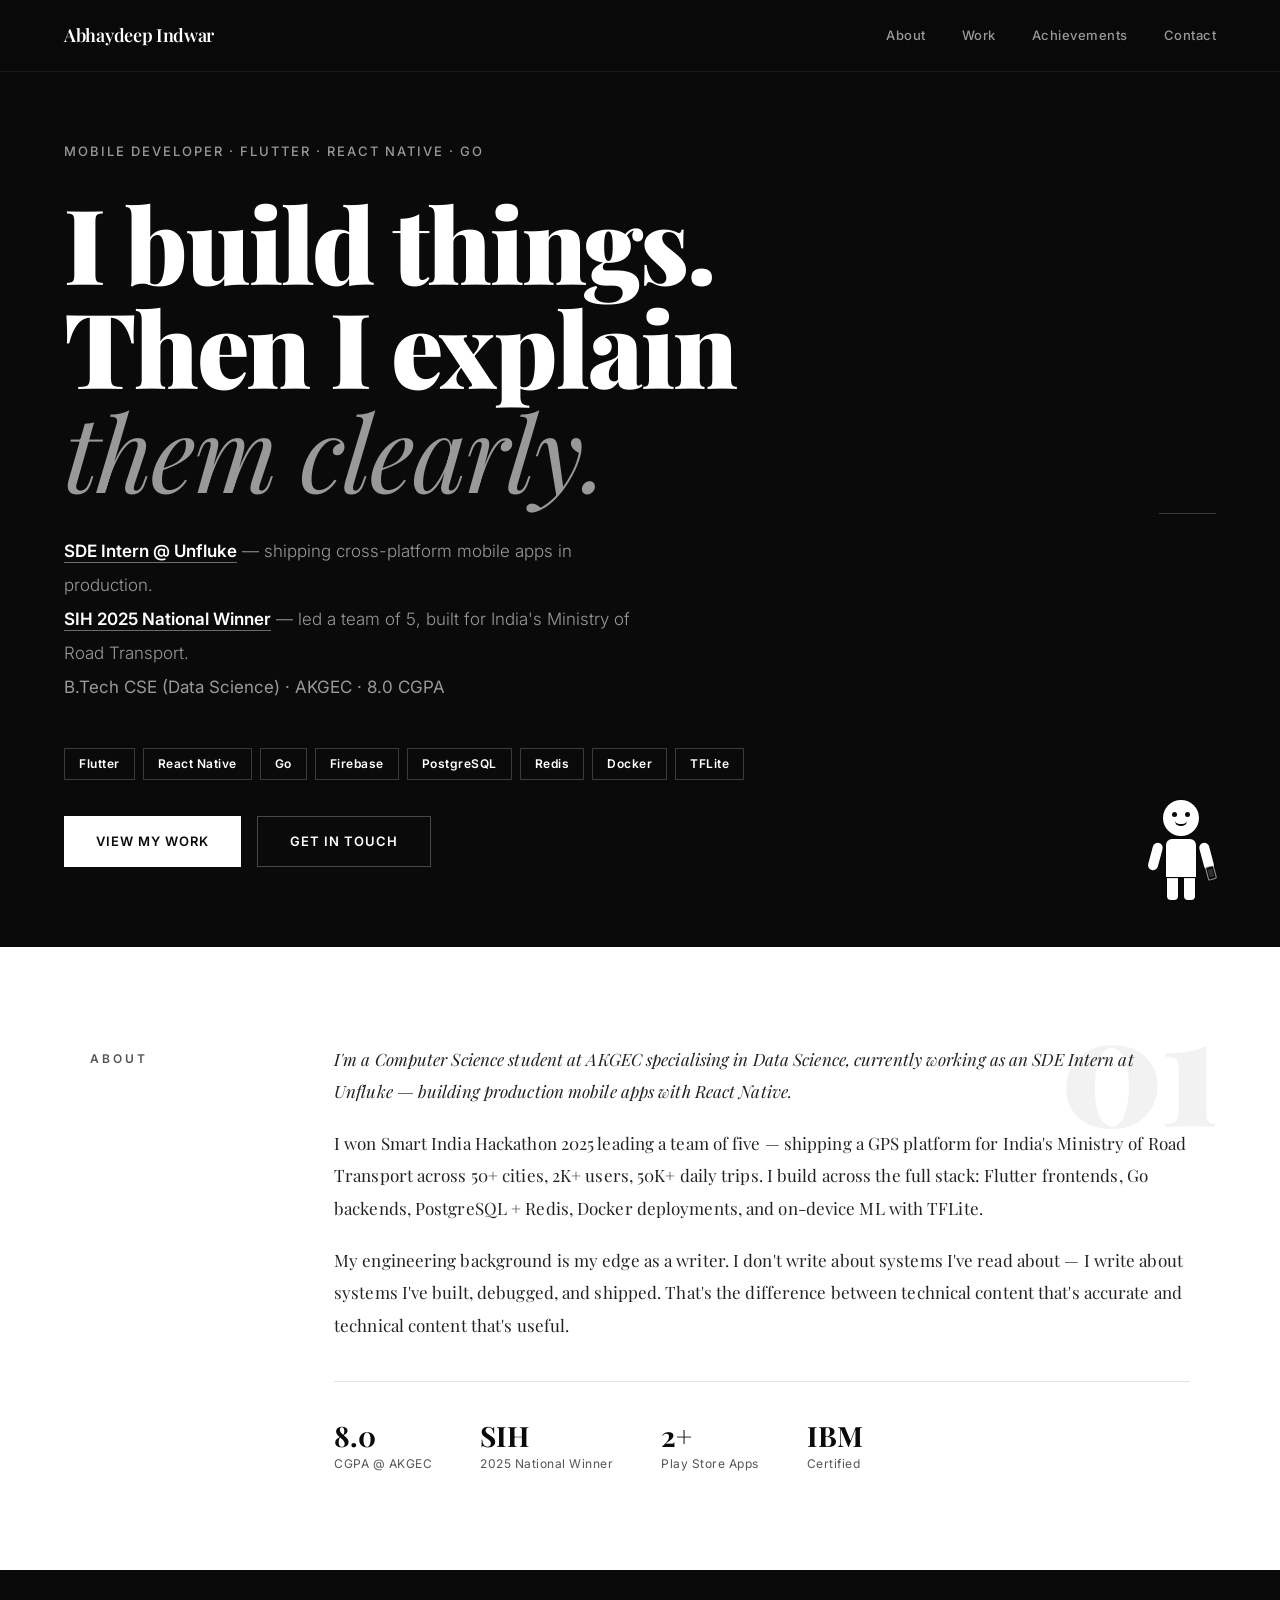
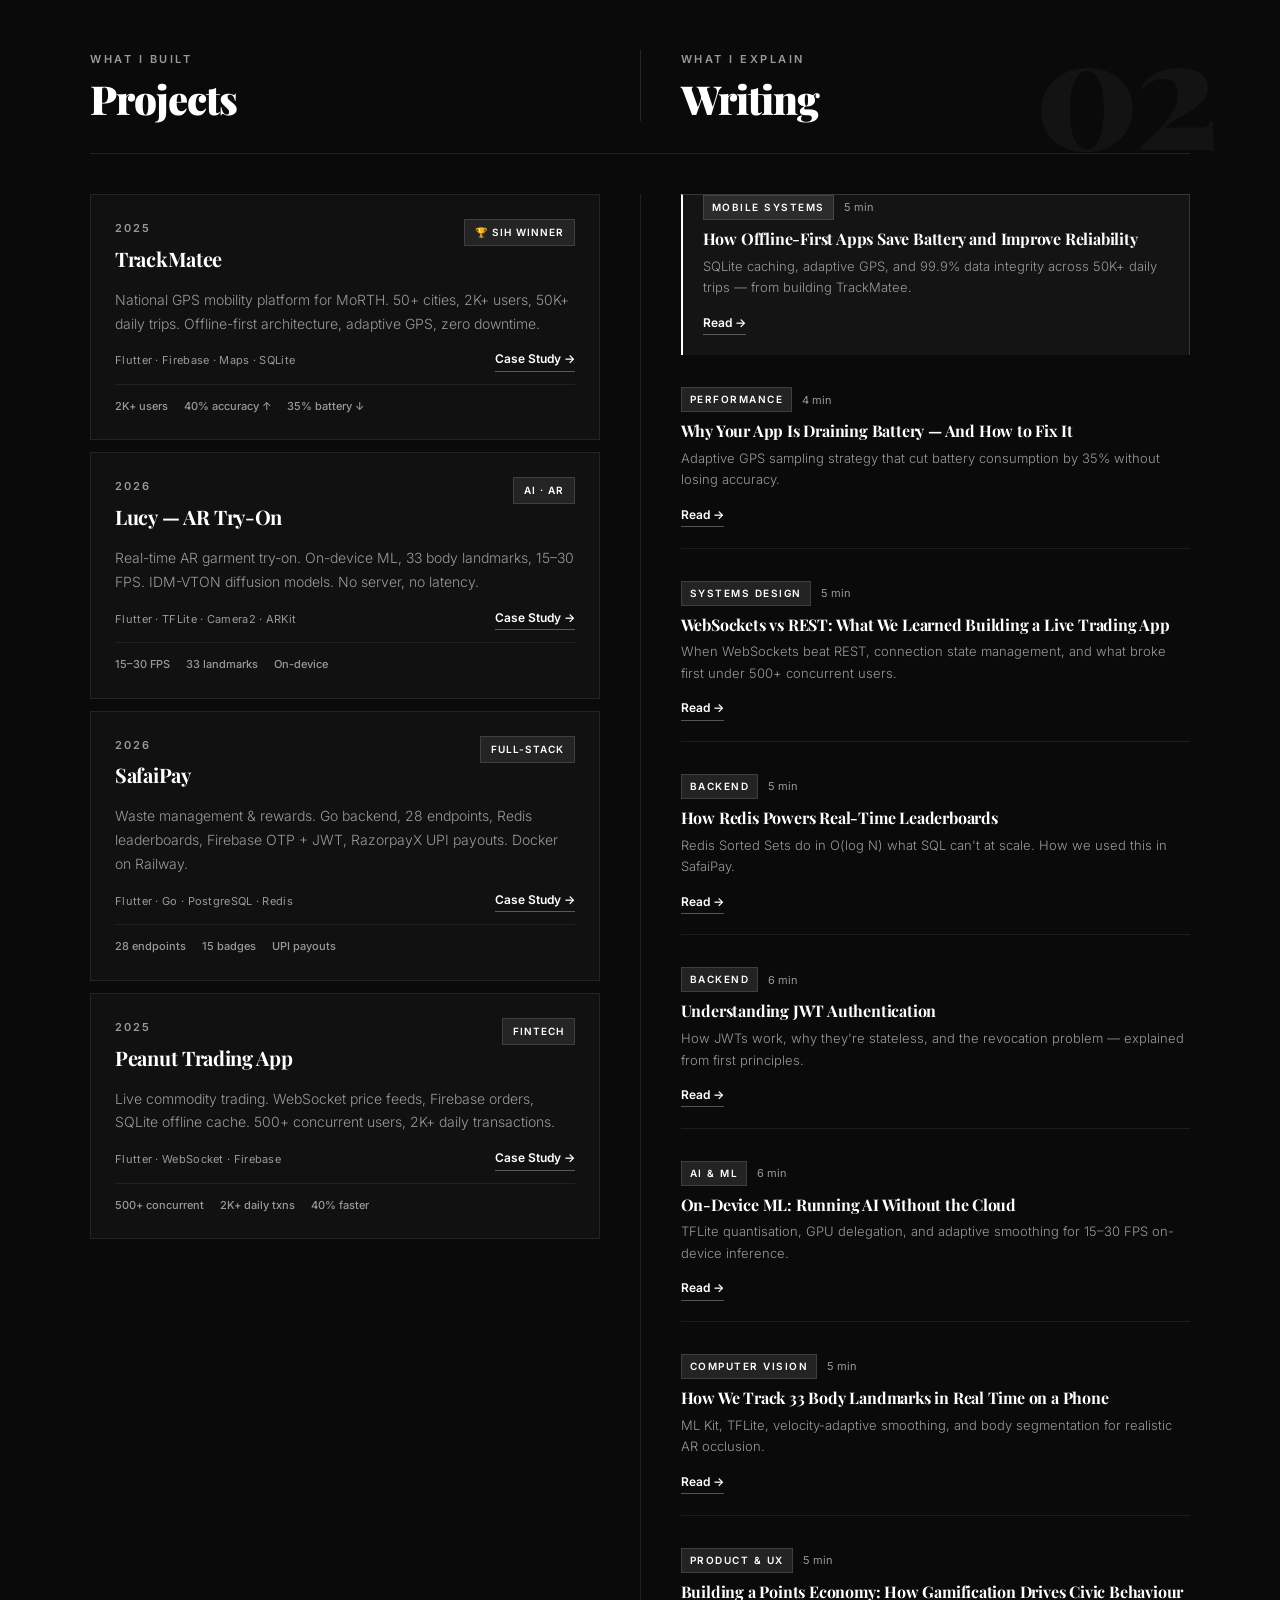
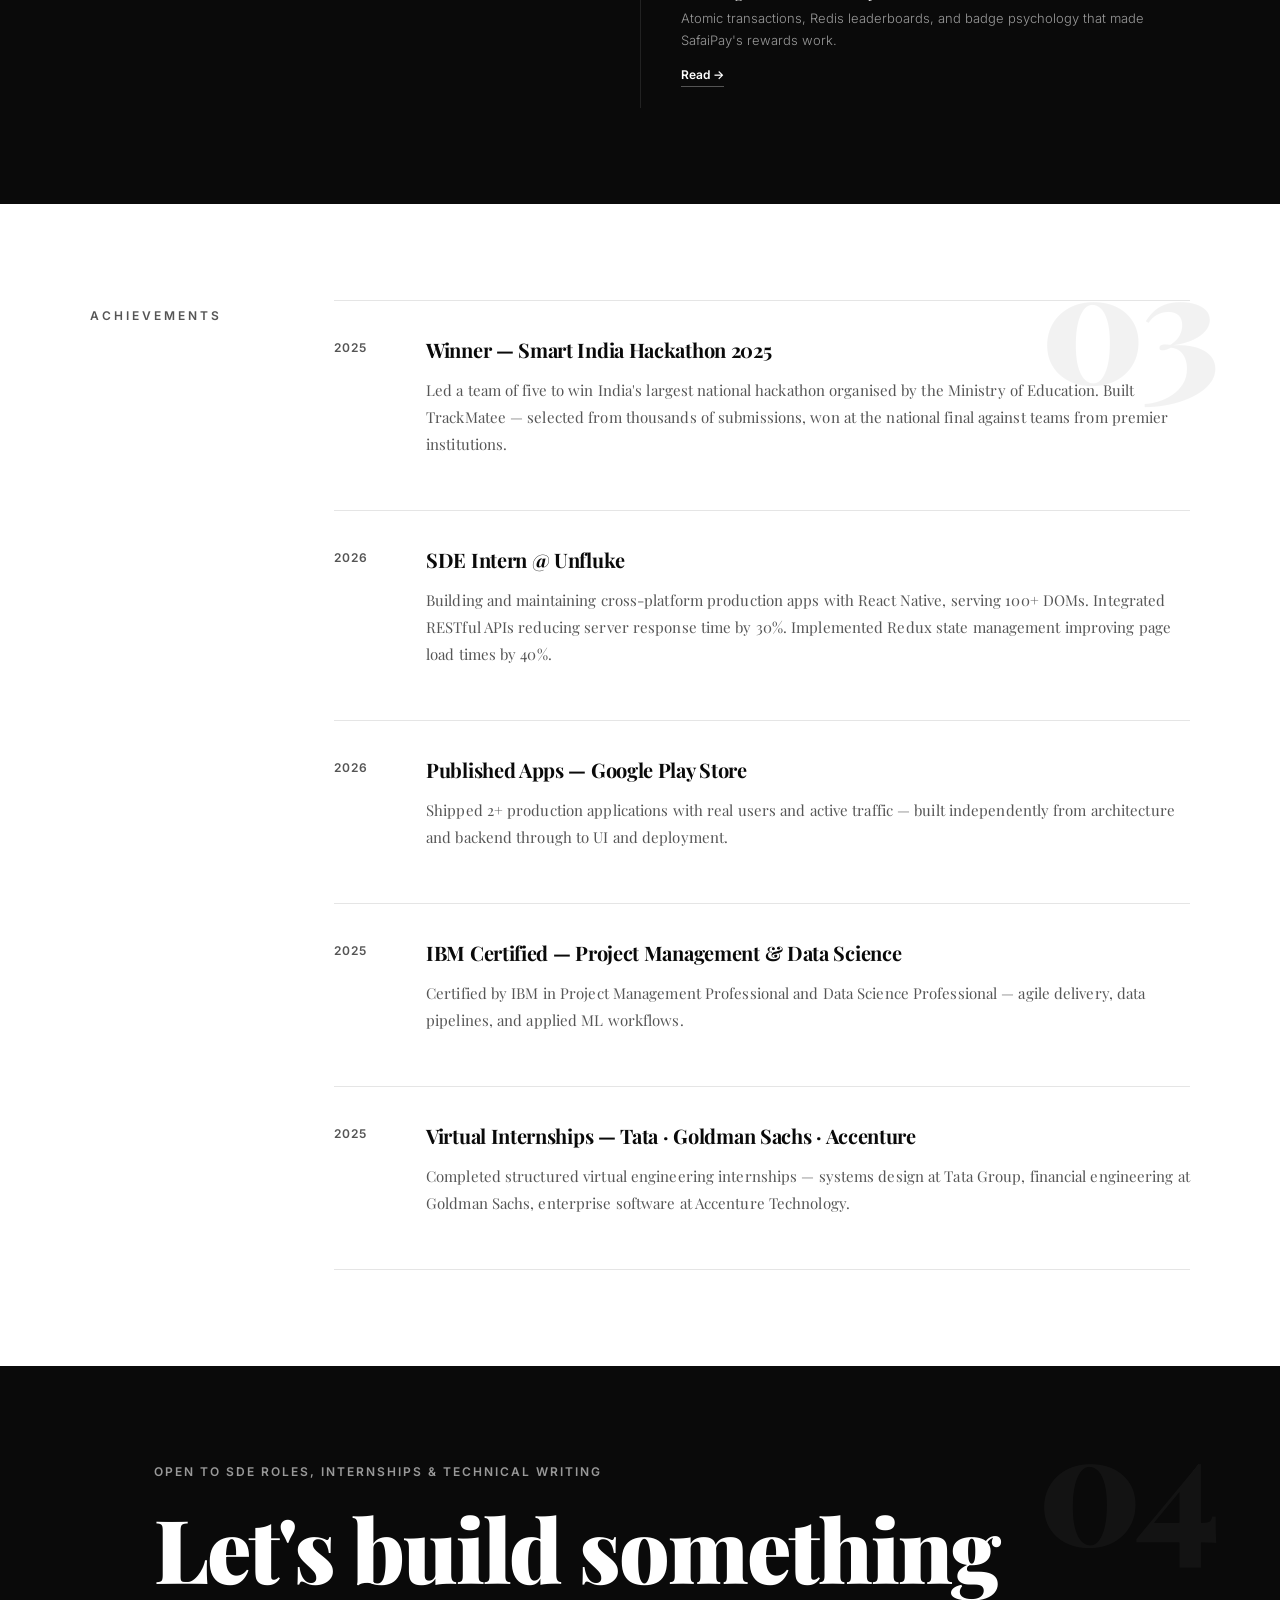
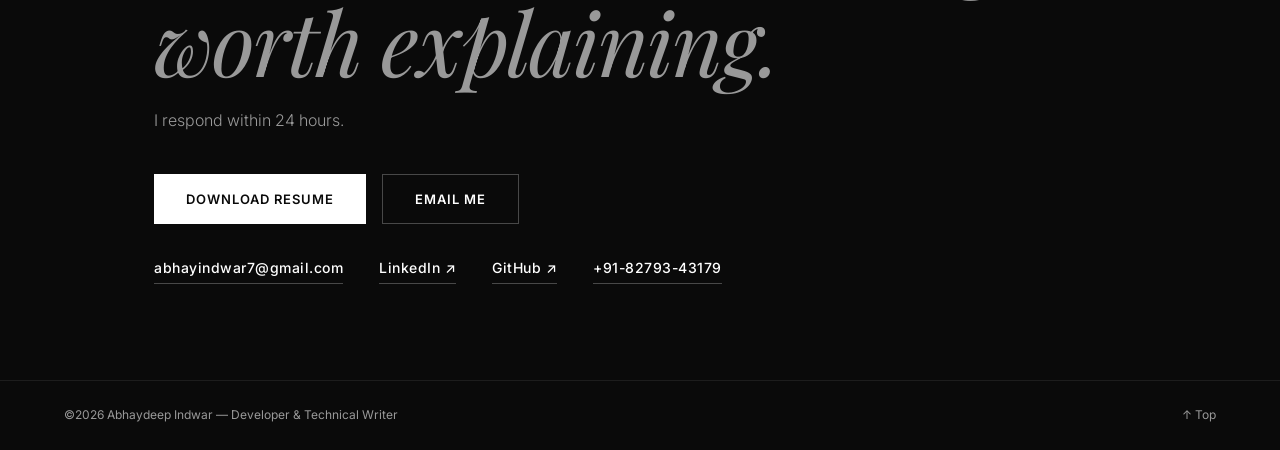
==== commit a429ce90: "alternating black/white sections + two-column work layout Co-Authored-By: Claude Sonnet 4.6 <noreply" ====
--- a/index.html
+++ b/index.html
@@ -9,7 +9,6 @@
 </head>
 <body>
 
-    <!-- PROGRESS BAR -->
     <div class="progress-bar" id="progressBar"></div>
 
     <!-- NAV -->
@@ -17,16 +16,15 @@
         <div class="nav-name">Abhaydeep Indwar</div>
         <nav class="nav-links" id="navLinks">
             <a href="#about">About</a>
-            <a href="#writing">Writing</a>
-            <a href="#projects">Projects</a>
+            <a href="#work">Work</a>
             <a href="#achievements">Achievements</a>
             <a href="#contact">Contact</a>
         </nav>
         <button class="nav-toggle" id="navToggle" aria-label="Menu">&#9776;</button>
     </header>
 
-    <!-- HERO -->
-    <section class="hero">
+    <!-- ░░ HERO — BLACK ░░ -->
+    <section id="home" class="hero dark">
         <div class="hero-inner">
             <p class="hero-kicker">Mobile Developer · Flutter · React Native · Go</p>
             <h1 class="hero-title">I build things.<br>Then I explain<br><em>them clearly.</em></h1>
@@ -36,334 +34,289 @@
                 <span class="hl-dim">B.Tech CSE (Data Science) · AKGEC · 8.0 CGPA</span>
             </p>
             <div class="hero-stack">
-                <span>Flutter</span>
-                <span>React Native</span>
-                <span>Go</span>
-                <span>Firebase</span>
-                <span>PostgreSQL</span>
-                <span>Redis</span>
-                <span>Docker</span>
-                <span>TFLite</span>
+                <span>Flutter</span><span>React Native</span><span>Go</span>
+                <span>Firebase</span><span>PostgreSQL</span><span>Redis</span>
+                <span>Docker</span><span>TFLite</span>
             </div>
             <div class="hero-cta">
-                <a href="#projects" class="btn-primary">View Projects</a>
-                <a href="#writing" class="btn-ghost">Read My Writing</a>
+                <a href="#work" class="btn-primary-dark">View My Work</a>
+                <a href="#contact" class="btn-ghost-dark">Get In Touch</a>
             </div>
         </div>
         <div class="hero-rule"></div>
     </section>
 
-    <!-- ABOUT -->
-    <section id="about" class="section about">
-        <div class="section-num">01</div>
+    <!-- ░░ ABOUT — WHITE ░░ -->
+    <section id="about" class="section light">
+        <div class="section-num light-num">01</div>
         <div class="section-grid">
-            <div class="section-label">About</div>
+            <div class="section-label-light">About</div>
             <div class="section-body">
                 <p class="about-lead">I'm a Computer Science student at AKGEC specialising in Data Science, currently working as an SDE Intern at Unfluke — building production mobile apps with React Native.</p>
                 <p>I won Smart India Hackathon 2025 leading a team of five — shipping a GPS platform for India's Ministry of Road Transport across 50+ cities, 2K+ users, 50K+ daily trips. I build across the full stack: Flutter frontends, Go backends, PostgreSQL + Redis, Docker deployments, and on-device ML with TFLite.</p>
                 <p>My engineering background is my edge as a writer. I don't write about systems I've read about — I write about systems I've built, debugged, and shipped. That's the difference between technical content that's accurate and technical content that's useful.</p>
                 <div class="about-facts">
-                    <div class="fact"><span class="fact-n">8.0</span><span class="fact-l">CGPA @ AKGEC</span></div>
-                    <div class="fact"><span class="fact-n">SIH</span><span class="fact-l">2025 National Winner</span></div>
-                    <div class="fact"><span class="fact-n">2+</span><span class="fact-l">Play Store Apps</span></div>
-                    <div class="fact"><span class="fact-n">IBM</span><span class="fact-l">Certified</span></div>
-                </div>
-            </div>
-        </div>
-    </section>
-
-    <hr class="divider">
-
-    <!-- WRITING -->
-    <section id="writing" class="section writing">
+                    <div class="fact"><span class="fact-n dark-n">8.0</span><span class="fact-l dark-l">CGPA @ AKGEC</span></div>
+                    <div class="fact"><span class="fact-n dark-n">SIH</span><span class="fact-l dark-l">2025 National Winner</span></div>
+                    <div class="fact"><span class="fact-n dark-n">2+</span><span class="fact-l dark-l">Play Store Apps</span></div>
+                    <div class="fact"><span class="fact-n dark-n">IBM</span><span class="fact-l dark-l">Certified</span></div>
+                </div>
+            </div>
+        </div>
+    </section>
+
+    <!-- ░░ WORK — BLACK (two columns) ░░ -->
+    <section id="work" class="section dark work-section">
         <div class="section-num">02</div>
+        <div class="work-header">
+            <div class="work-col-head">
+                <span class="work-tag">What I Built</span>
+                <h2>Projects</h2>
+            </div>
+            <div class="work-divider-v"></div>
+            <div class="work-col-head">
+                <span class="work-tag">What I Explain</span>
+                <h2>Writing</h2>
+            </div>
+        </div>
+
+        <div class="work-grid">
+
+            <!-- LEFT: PROJECTS -->
+            <div class="work-col">
+
+                <div class="proj-card dark-card">
+                    <div class="proj-card-top">
+                        <div>
+                            <span class="proj-year">2025</span>
+                            <h3 class="proj-name">TrackMatee</h3>
+                        </div>
+                        <span class="proj-badge">🏆 SIH Winner</span>
+                    </div>
+                    <p class="proj-desc">National GPS mobility platform for MoRTH. 50+ cities, 2K+ users, 50K+ daily trips. Offline-first architecture, adaptive GPS, zero downtime.</p>
+                    <div class="proj-meta-row">
+                        <span class="proj-stack">Flutter · Firebase · Maps · SQLite</span>
+                        <a href="articles/offline-first-apps.html" class="proj-view">Case Study →</a>
+                    </div>
+                    <div class="proj-impact">
+                        <span>2K+ users</span><span>40% accuracy ↑</span><span>35% battery ↓</span>
+                    </div>
+                </div>
+
+                <div class="proj-card dark-card">
+                    <div class="proj-card-top">
+                        <div>
+                            <span class="proj-year">2026</span>
+                            <h3 class="proj-name">Lucy — AR Try-On</h3>
+                        </div>
+                        <span class="proj-badge">AI · AR</span>
+                    </div>
+                    <p class="proj-desc">Real-time AR garment try-on. On-device ML, 33 body landmarks, 15–30 FPS. IDM-VTON diffusion models. No server, no latency.</p>
+                    <div class="proj-meta-row">
+                        <span class="proj-stack">Flutter · TFLite · Camera2 · ARKit</span>
+                        <a href="articles/on-device-ml.html" class="proj-view">Case Study →</a>
+                    </div>
+                    <div class="proj-impact">
+                        <span>15–30 FPS</span><span>33 landmarks</span><span>On-device</span>
+                    </div>
+                </div>
+
+                <div class="proj-card dark-card">
+                    <div class="proj-card-top">
+                        <div>
+                            <span class="proj-year">2026</span>
+                            <h3 class="proj-name">SafaiPay</h3>
+                        </div>
+                        <span class="proj-badge">Full-Stack</span>
+                    </div>
+                    <p class="proj-desc">Waste management & rewards. Go backend, 28 endpoints, Redis leaderboards, Firebase OTP + JWT, RazorpayX UPI payouts. Docker on Railway.</p>
+                    <div class="proj-meta-row">
+                        <span class="proj-stack">Flutter · Go · PostgreSQL · Redis</span>
+                        <a href="articles/redis-leaderboards.html" class="proj-view">Case Study →</a>
+                    </div>
+                    <div class="proj-impact">
+                        <span>28 endpoints</span><span>15 badges</span><span>UPI payouts</span>
+                    </div>
+                </div>
+
+                <div class="proj-card dark-card">
+                    <div class="proj-card-top">
+                        <div>
+                            <span class="proj-year">2025</span>
+                            <h3 class="proj-name">Peanut Trading App</h3>
+                        </div>
+                        <span class="proj-badge">FinTech</span>
+                    </div>
+                    <p class="proj-desc">Live commodity trading. WebSocket price feeds, Firebase orders, SQLite offline cache. 500+ concurrent users, 2K+ daily transactions.</p>
+                    <div class="proj-meta-row">
+                        <span class="proj-stack">Flutter · WebSocket · Firebase</span>
+                        <a href="articles/websockets-vs-rest.html" class="proj-view">Case Study →</a>
+                    </div>
+                    <div class="proj-impact">
+                        <span>500+ concurrent</span><span>2K+ daily txns</span><span>40% faster</span>
+                    </div>
+                </div>
+
+            </div>
+
+            <div class="work-divider-v-full"></div>
+
+            <!-- RIGHT: WRITING -->
+            <div class="work-col">
+
+                <article class="art-item featured-art">
+                    <div class="art-meta">
+                        <span class="art-tag">Mobile Systems</span>
+                        <span class="art-time">5 min</span>
+                    </div>
+                    <h3><a href="articles/offline-first-apps.html">How Offline-First Apps Save Battery and Improve Reliability</a></h3>
+                    <p>SQLite caching, adaptive GPS, and 99.9% data integrity across 50K+ daily trips — from building TrackMatee.</p>
+                    <a href="articles/offline-first-apps.html" class="art-cta">Read →</a>
+                </article>
+
+                <article class="art-item">
+                    <div class="art-meta">
+                        <span class="art-tag">Performance</span>
+                        <span class="art-time">4 min</span>
+                    </div>
+                    <h3><a href="articles/battery-drain.html">Why Your App Is Draining Battery — And How to Fix It</a></h3>
+                    <p>Adaptive GPS sampling strategy that cut battery consumption by 35% without losing accuracy.</p>
+                    <a href="articles/battery-drain.html" class="art-cta">Read →</a>
+                </article>
+
+                <article class="art-item">
+                    <div class="art-meta">
+                        <span class="art-tag">Systems Design</span>
+                        <span class="art-time">5 min</span>
+                    </div>
+                    <h3><a href="articles/websockets-vs-rest.html">WebSockets vs REST: What We Learned Building a Live Trading App</a></h3>
+                    <p>When WebSockets beat REST, connection state management, and what broke first under 500+ concurrent users.</p>
+                    <a href="articles/websockets-vs-rest.html" class="art-cta">Read →</a>
+                </article>
+
+                <article class="art-item">
+                    <div class="art-meta">
+                        <span class="art-tag">Backend</span>
+                        <span class="art-time">5 min</span>
+                    </div>
+                    <h3><a href="articles/redis-leaderboards.html">How Redis Powers Real-Time Leaderboards</a></h3>
+                    <p>Redis Sorted Sets do in O(log N) what SQL can't at scale. How we used this in SafaiPay.</p>
+                    <a href="articles/redis-leaderboards.html" class="art-cta">Read →</a>
+                </article>
+
+                <article class="art-item">
+                    <div class="art-meta">
+                        <span class="art-tag">Backend</span>
+                        <span class="art-time">6 min</span>
+                    </div>
+                    <h3><a href="articles/jwt-authentication.html">Understanding JWT Authentication</a></h3>
+                    <p>How JWTs work, why they're stateless, and the revocation problem — explained from first principles.</p>
+                    <a href="articles/jwt-authentication.html" class="art-cta">Read →</a>
+                </article>
+
+                <article class="art-item">
+                    <div class="art-meta">
+                        <span class="art-tag">AI & ML</span>
+                        <span class="art-time">6 min</span>
+                    </div>
+                    <h3><a href="articles/on-device-ml.html">On-Device ML: Running AI Without the Cloud</a></h3>
+                    <p>TFLite quantisation, GPU delegation, and adaptive smoothing for 15–30 FPS on-device inference.</p>
+                    <a href="articles/on-device-ml.html" class="art-cta">Read →</a>
+                </article>
+
+                <article class="art-item">
+                    <div class="art-meta">
+                        <span class="art-tag">Computer Vision</span>
+                        <span class="art-time">5 min</span>
+                    </div>
+                    <h3><a href="articles/body-landmarks.html">How We Track 33 Body Landmarks in Real Time on a Phone</a></h3>
+                    <p>ML Kit, TFLite, velocity-adaptive smoothing, and body segmentation for realistic AR occlusion.</p>
+                    <a href="articles/body-landmarks.html" class="art-cta">Read →</a>
+                </article>
+
+                <article class="art-item">
+                    <div class="art-meta">
+                        <span class="art-tag">Product & UX</span>
+                        <span class="art-time">5 min</span>
+                    </div>
+                    <h3><a href="articles/points-economy.html">Building a Points Economy: How Gamification Drives Civic Behaviour</a></h3>
+                    <p>Atomic transactions, Redis leaderboards, and badge psychology that made SafaiPay's rewards work.</p>
+                    <a href="articles/points-economy.html" class="art-cta">Read →</a>
+                </article>
+
+            </div>
+        </div>
+    </section>
+
+    <!-- ░░ ACHIEVEMENTS — WHITE ░░ -->
+    <section id="achievements" class="section light">
+        <div class="section-num light-num">03</div>
         <div class="section-grid">
-            <div class="section-label">Writing</div>
+            <div class="section-label-light">Achievements</div>
             <div class="section-body">
-                <p class="section-intro">Technical articles built from real engineering — no fake content, no padding. Every piece is grounded in a system I actually built.</p>
-
-                <div class="articles">
-
-                    <article class="article featured">
-                        <div class="article-meta">
-                            <span class="article-tag">Mobile Systems</span>
-                            <span class="article-read">5 min read</span>
-                        </div>
-                        <h2 class="article-title"><a href="articles/offline-first-apps.html">How Offline-First Apps Save Battery and Improve Reliability</a></h2>
-                        <p class="article-excerpt">Most apps fail silently when the network drops. Building TrackMatee for 50+ Indian cities taught me that offline-first isn't a feature — it's a foundation. SQLite caching, adaptive GPS sampling, and 99.9% data integrity across 50K+ daily trips.</p>
-                        <a href="articles/offline-first-apps.html" class="article-cta">Read Article →</a>
-                    </article>
-
-                    <article class="article">
-                        <div class="article-meta">
-                            <span class="article-tag">Performance Engineering</span>
-                            <span class="article-read">4 min read</span>
-                        </div>
-                        <h2 class="article-title"><a href="articles/battery-drain.html">Why Your App Is Draining Battery — And How to Fix It</a></h2>
-                        <p class="article-excerpt">GPS is the biggest battery killer in mobile apps. The adaptive sampling strategy we used in TrackMatee to cut battery consumption by 35% without losing accuracy.</p>
-                        <a href="articles/battery-drain.html" class="article-cta">Read Article →</a>
-                    </article>
-
-                    <article class="article">
-                        <div class="article-meta">
-                            <span class="article-tag">Systems Design</span>
-                            <span class="article-read">5 min read</span>
-                        </div>
-                        <h2 class="article-title"><a href="articles/websockets-vs-rest.html">WebSockets vs REST: What We Learned Building a Live Trading App</a></h2>
-                        <p class="article-excerpt">Peanut Trading App needed real-time price feeds for 500+ concurrent users. When WebSockets beat REST, how we managed connection state, and what broke first under load.</p>
-                        <a href="articles/websockets-vs-rest.html" class="article-cta">Read Article →</a>
-                    </article>
-
-                    <article class="article">
-                        <div class="article-meta">
-                            <span class="article-tag">Backend Engineering</span>
-                            <span class="article-read">5 min read</span>
-                        </div>
-                        <h2 class="article-title"><a href="articles/redis-leaderboards.html">How Redis Powers Real-Time Leaderboards</a></h2>
-                        <p class="article-excerpt">A SQL query that sorts millions of users is slow. Redis Sorted Sets do the same thing in O(log N). How we used this in SafaiPay — and why every competitive feature should use this pattern.</p>
-                        <a href="articles/redis-leaderboards.html" class="article-cta">Read Article →</a>
-                    </article>
-
-                    <article class="article">
-                        <div class="article-meta">
-                            <span class="article-tag">Backend Engineering</span>
-                            <span class="article-read">6 min read</span>
-                        </div>
-                        <h2 class="article-title"><a href="articles/jwt-authentication.html">Understanding JWT Authentication</a></h2>
-                        <p class="article-excerpt">How JSON Web Tokens work, why they're stateless, and how we used them in SafaiPay to build a secure, scalable auth system — explained from first principles.</p>
-                        <a href="articles/jwt-authentication.html" class="article-cta">Read Article →</a>
-                    </article>
-
-                    <article class="article">
-                        <div class="article-meta">
-                            <span class="article-tag">Product & UX</span>
-                            <span class="article-read">5 min read</span>
-                        </div>
-                        <h2 class="article-title"><a href="articles/points-economy.html">Building a Points Economy: How Gamification Drives Real Civic Behaviour</a></h2>
-                        <p class="article-excerpt">SafaiPay rewards users for reporting garbage. How atomic transactions, Redis leaderboards, and badge psychology were designed to make civic participation feel worth doing.</p>
-                        <a href="articles/points-economy.html" class="article-cta">Read Article →</a>
-                    </article>
-
-                    <article class="article">
-                        <div class="article-meta">
-                            <span class="article-tag">AI & Machine Learning</span>
-                            <span class="article-read">6 min read</span>
-                        </div>
-                        <h2 class="article-title"><a href="articles/on-device-ml.html">On-Device ML: Running AI Without the Cloud</a></h2>
-                        <p class="article-excerpt">Lucy AR runs garment try-on inference directly on your phone — no server, no latency. How TFLite quantisation, GPU delegation, and adaptive smoothing deliver 15–30 FPS on-device AI.</p>
-                        <a href="articles/on-device-ml.html" class="article-cta">Read Article →</a>
-                    </article>
-
-                    <article class="article">
-                        <div class="article-meta">
-                            <span class="article-tag">Computer Vision</span>
-                            <span class="article-read">5 min read</span>
-                        </div>
-                        <h2 class="article-title"><a href="articles/body-landmarks.html">How We Track 33 Body Landmarks in Real Time on a Phone</a></h2>
-                        <p class="article-excerpt">A beginner-friendly breakdown of how ML Kit and TFLite work together to detect body pose, handle jitter with velocity-adaptive smoothing, and render garments that move naturally.</p>
-                        <a href="articles/body-landmarks.html" class="article-cta">Read Article →</a>
-                    </article>
-
-                    <article class="article">
-                        <div class="article-meta">
-                            <span class="article-tag">Mobile Systems</span>
-                            <span class="article-read">4 min read</span>
-                        </div>
-                        <h2 class="article-title"><a href="articles/trading-app-offline.html">How to Keep a Trading App Alive When the Network Dies</a></h2>
-                        <p class="article-excerpt">Offline caching in a live trading context is tricky — stale prices are dangerous. How SQLite caching, error boundaries, and idempotency keys kept Peanut crash-free across 2,000+ daily transactions.</p>
-                        <a href="articles/trading-app-offline.html" class="article-cta">Read Article →</a>
-                    </article>
-
-                    <article class="article">
-                        <div class="article-meta">
-                            <span class="article-tag">Backend Engineering</span>
-                            <span class="article-read">5 min read</span>
-                        </div>
-                        <h2 class="article-title"><a href="articles/otp-to-payout.html">From OTP to Payout: How We Built Auth and Wallets in SafaiPay</a></h2>
-                        <p class="article-excerpt">A walkthrough of the full auth-to-withdrawal flow — Firebase OTP, JWT sessions, RazorpayX UPI payouts — explained for developers building their first fintech feature.</p>
-                        <a href="articles/otp-to-payout.html" class="article-cta">Read Article →</a>
-                    </article>
-
-                </div>
-            </div>
-        </div>
-    </section>
-
-    <hr class="divider">
-
-    <!-- PROJECTS -->
-    <section id="projects" class="section projects">
-        <div class="section-num">03</div>
-        <div class="section-grid">
-            <div class="section-label">Projects</div>
-            <div class="section-body">
-                <p class="section-intro">Production systems — built, shipped, and running.</p>
-                <div class="proj-list">
-
-                    <div class="proj-card">
-                        <div class="proj-card-top">
-                            <div>
-                                <span class="proj-year">2025</span>
-                                <h3 class="proj-name">TrackMatee</h3>
-                            </div>
-                            <span class="proj-badge">🏆 SIH 2025 Winner</span>
-                        </div>
-                        <p class="proj-desc">National GPS mobility analytics platform for India's Ministry of Road Transport. Led a 5-person team. Offline-first architecture, adaptive GPS sampling, processing 50,000+ daily trips across 50+ cities with zero downtime.</p>
-                        <div class="proj-meta-row">
-                            <span class="proj-stack">Flutter · Firebase · Google Maps · SQLite</span>
-                            <a href="articles/offline-first-apps.html" class="proj-view">View Case Study →</a>
-                        </div>
-                        <div class="proj-impact">
-                            <span>2K+ users</span>
-                            <span>50K+ daily trips</span>
-                            <span>40% accuracy ↑</span>
-                            <span>35% battery ↓</span>
-                        </div>
-                    </div>
-
-                    <div class="proj-card">
-                        <div class="proj-card-top">
-                            <div>
-                                <span class="proj-year">2026</span>
-                                <h3 class="proj-name">Lucy — AR Try-On</h3>
-                            </div>
-                            <span class="proj-badge">AI · AR</span>
-                        </div>
-                        <p class="proj-desc">Real-time AR garment try-on with on-device ML inference tracking 33 body landmarks at 15–30 FPS. GPU-accelerated pipeline, velocity-adaptive smoothing, IDM-VTON diffusion models. No server, no latency.</p>
-                        <div class="proj-meta-row">
-                            <span class="proj-stack">Flutter · TFLite · Camera2 · ARKit · Python</span>
-                            <a href="articles/on-device-ml.html" class="proj-view">View Case Study →</a>
-                        </div>
-                        <div class="proj-impact">
-                            <span>15–30 FPS on-device</span>
-                            <span>33 landmarks</span>
-                            <span>Zero server latency</span>
-                        </div>
-                    </div>
-
-                    <div class="proj-card">
-                        <div class="proj-card-top">
-                            <div>
-                                <span class="proj-year">2026</span>
-                                <h3 class="proj-name">SafaiPay</h3>
-                            </div>
-                            <span class="proj-badge">Full-Stack</span>
-                        </div>
-                        <p class="proj-desc">End-to-end waste management and rewards platform. Go backend with 28 REST endpoints, Redis O(log N) leaderboards, Firebase OTP + JWT auth, gamified badge system, and RazorpayX UPI wallet payouts. Deployed via Docker on Railway.</p>
-                        <div class="proj-meta-row">
-                            <span class="proj-stack">Flutter · Go · PostgreSQL · Redis · Docker</span>
-                            <a href="articles/redis-leaderboards.html" class="proj-view">View Case Study →</a>
-                        </div>
-                        <div class="proj-impact">
-                            <span>28 endpoints</span>
-                            <span>15 badges</span>
-                            <span>UPI payouts</span>
-                        </div>
-                    </div>
-
-                    <div class="proj-card">
-                        <div class="proj-card-top">
-                            <div>
-                                <span class="proj-year">2025</span>
-                                <h3 class="proj-name">Peanut Trading App</h3>
-                            </div>
-                            <span class="proj-badge">FinTech</span>
-                        </div>
-                        <p class="proj-desc">Live commodity trading platform with WebSocket-driven real-time price feeds and Firebase order management. Optimised Firestore indexing for 40% faster processing. SQLite offline caching for crash-free operation.</p>
-                        <div class="proj-meta-row">
-                            <span class="proj-stack">Flutter · WebSocket · Firebase · SQLite</span>
-                            <a href="articles/websockets-vs-rest.html" class="proj-view">View Case Study →</a>
-                        </div>
-                        <div class="proj-impact">
-                            <span>500+ concurrent users</span>
-                            <span>2K+ daily transactions</span>
-                            <span>40% faster processing</span>
-                        </div>
-                    </div>
-
-                </div>
-            </div>
-        </div>
-    </section>
-
-    <hr class="divider">
-
-    <!-- ACHIEVEMENTS -->
-    <section id="achievements" class="section achievements">
+                <div class="ach-list">
+
+                    <div class="ach-item light-ach">
+                        <span class="ach-year dark-year">2025</span>
+                        <div class="ach-content">
+                            <h3 class="dark-h">Winner — Smart India Hackathon 2025</h3>
+                            <p class="dark-p">Led a team of five to win India's largest national hackathon organised by the Ministry of Education. Built TrackMatee — selected from thousands of submissions, won at the national final against teams from premier institutions.</p>
+                        </div>
+                    </div>
+
+                    <div class="ach-item light-ach">
+                        <span class="ach-year dark-year">2026</span>
+                        <div class="ach-content">
+                            <h3 class="dark-h">SDE Intern @ Unfluke</h3>
+                            <p class="dark-p">Building and maintaining cross-platform production apps with React Native, serving 100+ DOMs. Integrated RESTful APIs reducing server response time by 30%. Implemented Redux state management improving page load times by 40%.</p>
+                        </div>
+                    </div>
+
+                    <div class="ach-item light-ach">
+                        <span class="ach-year dark-year">2026</span>
+                        <div class="ach-content">
+                            <h3 class="dark-h">Published Apps — Google Play Store</h3>
+                            <p class="dark-p">Shipped 2+ production applications with real users and active traffic — built independently from architecture and backend through to UI and deployment.</p>
+                        </div>
+                    </div>
+
+                    <div class="ach-item light-ach">
+                        <span class="ach-year dark-year">2025</span>
+                        <div class="ach-content">
+                            <h3 class="dark-h">IBM Certified — Project Management &amp; Data Science</h3>
+                            <p class="dark-p">Certified by IBM in Project Management Professional and Data Science Professional — agile delivery, data pipelines, and applied ML workflows.</p>
+                        </div>
+                    </div>
+
+                    <div class="ach-item light-ach">
+                        <span class="ach-year dark-year">2025</span>
+                        <div class="ach-content">
+                            <h3 class="dark-h">Virtual Internships — Tata · Goldman Sachs · Accenture</h3>
+                            <p class="dark-p">Completed structured virtual engineering internships — systems design at Tata Group, financial engineering at Goldman Sachs, enterprise software at Accenture Technology.</p>
+                        </div>
+                    </div>
+
+                </div>
+            </div>
+        </div>
+    </section>
+
+    <!-- ░░ CONTACT — BLACK ░░ -->
+    <section id="contact" class="contact dark">
         <div class="section-num">04</div>
-        <div class="section-grid">
-            <div class="section-label">Achievements</div>
-            <div class="section-body">
-
-                <div class="ach-list">
-
-                    <div class="ach-item">
-                        <span class="ach-year">2025</span>
-                        <div class="ach-content">
-                            <h3>Winner — Smart India Hackathon 2025</h3>
-                            <p>Led a team of five to win India's largest national-level hackathon, organised by the Ministry of Education. Built TrackMatee — selected from thousands of submissions across the country. Presented to a national jury and won at the final stage against teams from premier institutions.</p>
-                        </div>
-                    </div>
-
-                    <div class="ach-item">
-                        <span class="ach-year">2026</span>
-                        <div class="ach-content">
-                            <h3>Published Apps — Google Play Store</h3>
-                            <p>Shipped 2+ production applications on Google Play Store with real users and active traffic. Both apps were built independently — from architecture and backend to UI and deployment — without a team or external infrastructure support.</p>
-                        </div>
-                    </div>
-
-                    <div class="ach-item">
-                        <span class="ach-year">2025</span>
-                        <div class="ach-content">
-                            <h3>IBM Certified — Project Management &amp; Data Science</h3>
-                            <p>Certified by IBM in two disciplines: Project Management Professional (agile delivery, scope, and stakeholder communication) and Data Science Professional (data pipelines, model evaluation, and applied ML workflows).</p>
-                        </div>
-                    </div>
-
-                    <div class="ach-item">
-                        <span class="ach-year">2025</span>
-                        <div class="ach-content">
-                            <h3>Virtual Internships — Tata · Goldman Sachs · Accenture</h3>
-                            <p>Completed structured virtual engineering internships with three global firms — covering systems design at Tata Group, financial engineering at Goldman Sachs, and enterprise software practices at Accenture Technology.</p>
-                        </div>
-                    </div>
-
-                </div>
-            </div>
-        </div>
-    </section>
-
-    <hr class="divider">
-
-    <!-- RESUME / CTA -->
-    <section id="resume" class="section resume">
-        <div class="resume-inner">
-            <p class="resume-tag">Open to internships and technical writing roles.</p>
-            <h2 class="resume-title">Let's build something<br><em>worth explaining.</em></h2>
-            <p class="resume-sub">I'm available for content writing internships, technical documentation roles, and mobile development opportunities. I respond within 24 hours.</p>
+        <div class="contact-inner">
+            <p class="contact-kicker">Open to SDE roles, internships &amp; technical writing</p>
+            <h2 class="contact-title">Let's build something<br><em>worth explaining.</em></h2>
+            <p class="contact-sub">I respond within 24 hours.</p>
             <div class="resume-actions">
-                <a href="AbhayIndwar_SDE.pdf" download class="btn-primary">Download Resume</a>
-                <a href="mailto:abhayindwar7@gmail.com" class="btn-ghost">Email Me</a>
-            </div>
-            <div class="resume-links">
+                <a href="AbhayIndwar_SDE.pdf" download class="btn-primary-dark">Download Resume</a>
+                <a href="mailto:abhayindwar7@gmail.com" class="btn-ghost-dark">Email Me</a>
+            </div>
+            <div class="contact-links">
+                <a href="mailto:abhayindwar7@gmail.com">abhayindwar7@gmail.com</a>
                 <a href="https://linkedin.com/in/abhayindwar7" target="_blank">LinkedIn ↗</a>
                 <a href="https://github.com/indwar7" target="_blank">GitHub ↗</a>
-                <a href="mailto:abhayindwar7@gmail.com">abhayindwar7@gmail.com</a>
                 <a href="tel:+918279343179">+91-82793-43179</a>
-            </div>
-        </div>
-    </section>
-
-    <!-- CONTACT -->
-    <section id="contact" class="contact">
-        <div class="contact-inner">
-            <h2 class="contact-title">Let's work<br><em>together.</em></h2>
-            <p class="contact-sub">Open to content writing internships, technical documentation, and mobile development roles. I respond within 24 hours.</p>
-            <div class="contact-links">
-                <a href="mailto:abhayindwar7@gmail.com">abhayindwar7@gmail.com</a>
-                <a href="https://linkedin.com/in/abhayindwar7" target="_blank">LinkedIn</a>
-                <a href="https://github.com/indwar7" target="_blank">GitHub</a>
             </div>
         </div>
     </section>
@@ -371,7 +324,7 @@
     <!-- FOOTER -->
     <footer class="footer">
         <span>©2026 Abhaydeep Indwar — Developer &amp; Technical Writer</span>
-        <a href="#" class="footer-top">↑ Top</a>
+        <a href="#home" class="footer-top">↑ Top</a>
     </footer>
 
     <!-- CHARACTER -->
@@ -387,9 +340,7 @@
         <div class="guy-body">
             <div class="guy-arm left"></div>
             <div class="guy-arm right">
-                <div class="guy-phone">
-                    <div class="guy-screen"></div>
-                </div>
+                <div class="guy-phone"><div class="guy-screen"></div></div>
             </div>
         </div>
         <div class="guy-legs">
--- a/style.css
+++ b/style.css
@@ -70,7 +70,9 @@
     user-select: none;
     letter-spacing: -4px;
 }
-.section { position: relative; }
+.section-num.light-num {
+    color: rgba(0,0,0,0.05);
+}
 
 /* ============================================
    NAV
@@ -102,7 +104,7 @@
     color: var(--gray-400);
     transition: color 0.2s;
 }
-.nav-links a:hover { color: var(--white); }
+.nav-links a:hover, .nav-links a.active { color: var(--white); }
 .nav-toggle {
     display: none;
     background: none;
@@ -116,13 +118,18 @@
    HERO
 ============================================ */
 .hero {
+    background: var(--black);
+    padding: 0 var(--pad);
+    display: flex;
+    align-items: center;
     min-height: 100vh;
-    display: flex;
-    flex-direction: column;
-    justify-content: center;
-    padding: 140px var(--pad) 80px;
+    position: relative;
+}
+.hero-inner {
     max-width: var(--max-w);
     margin: 0 auto;
+    width: 100%;
+    padding: 140px 0 80px;
 }
 .hero-kicker {
     font-size: 13px;
@@ -139,6 +146,7 @@
     line-height: 1.0;
     letter-spacing: -2px;
     margin-bottom: 32px;
+    color: var(--white);
 }
 .hero-title em { font-weight: 400; color: var(--gray-400); }
 .hero-sub {
@@ -149,8 +157,6 @@
     margin-bottom: 44px;
     font-weight: 300;
 }
-
-.nav-links a.active { color: var(--white); }
 .hero-stack {
     display: flex;
     flex-wrap: wrap;
@@ -162,7 +168,6 @@
     font-weight: 600;
     letter-spacing: 0.5px;
     color: var(--white);
-    background: transparent;
     border: 1px solid rgba(255,255,255,0.2);
     padding: 5px 14px;
 }
@@ -181,9 +186,9 @@
     letter-spacing: 1px;
     text-transform: uppercase;
     padding: 14px 32px;
-    transition: background 0.2s, color 0.2s;
-}
-.btn-primary:hover { background: var(--gray-200); }
+    transition: opacity 0.2s;
+}
+.btn-primary:hover { opacity: 0.85; }
 
 .btn-ghost {
     display: inline-block;
@@ -199,26 +204,73 @@
 }
 .btn-ghost:hover { border-color: var(--white); }
 
-/* ============================================
-   SECTION BASE
+/* Buttons for dark sections */
+.btn-primary-dark {
+    display: inline-block;
+    background: var(--white);
+    color: var(--black);
+    font-size: 13px;
+    font-weight: 600;
+    letter-spacing: 1px;
+    text-transform: uppercase;
+    padding: 14px 32px;
+    transition: opacity 0.2s;
+}
+.btn-primary-dark:hover { opacity: 0.85; }
+
+.btn-ghost-dark {
+    display: inline-block;
+    background: transparent;
+    color: var(--white);
+    font-size: 13px;
+    font-weight: 600;
+    letter-spacing: 1px;
+    text-transform: uppercase;
+    padding: 13px 32px;
+    border: 1px solid rgba(255,255,255,0.25);
+    transition: border-color 0.2s;
+}
+.btn-ghost-dark:hover { border-color: var(--white); }
+
+/* ============================================
+   SECTION BASE — ALTERNATING LIGHT / DARK
 ============================================ */
 .section {
-    max-width: var(--max-w);
-    margin: 0 auto;
+    position: relative;
     padding: 96px var(--pad);
 }
+.section.light {
+    background: var(--white);
+    color: var(--black);
+}
+.section.dark {
+    background: var(--black);
+    color: var(--white);
+}
+
 .section-grid {
     display: grid;
     grid-template-columns: 180px 1fr;
     gap: 64px;
     align-items: start;
-}
+    max-width: var(--max-w);
+    margin: 0 auto;
+}
+
 .section-label {
     font-size: 12px;
     font-weight: 600;
     letter-spacing: 3px;
     text-transform: uppercase;
     color: var(--gray-400);
+    padding-top: 6px;
+}
+.section-label-light {
+    font-size: 12px;
+    font-weight: 600;
+    letter-spacing: 3px;
+    text-transform: uppercase;
+    color: var(--gray-600);
     padding-top: 6px;
 }
 .section-intro {
@@ -228,12 +280,6 @@
     font-weight: 400;
     line-height: 1.7;
 }
-.divider {
-    border: none;
-    border-top: 1px solid rgba(255,255,255,0.07);
-    max-width: var(--max-w);
-    margin: 0 auto;
-}
 
 /* ============================================
    ABOUT
@@ -244,112 +290,123 @@
     font-weight: 600;
     line-height: 1.55;
     margin-bottom: 24px;
-    color: var(--white);
     font-style: italic;
+    color: var(--black);
 }
 .section-body p {
-    color: var(--white);
     margin-bottom: 20px;
     font-size: 17px;
     font-weight: 400;
     line-height: 1.9;
     font-family: var(--font-serif);
     letter-spacing: 0.1px;
+    color: var(--gray-800);
 }
 .about-facts {
     display: flex;
     gap: 48px;
     margin-top: 40px;
     padding-top: 40px;
-    border-top: 1px solid rgba(255,255,255,0.07);
+    border-top: 1px solid rgba(0,0,0,0.1);
 }
 .fact { display: flex; flex-direction: column; }
-.fact-n { font-family: var(--font-serif); font-size: 28px; font-weight: 700; line-height: 1; margin-bottom: 4px; color: var(--white); }
-.fact-l { font-size: 12px; color: var(--gray-400); letter-spacing: 0.5px; }
-
-/* ============================================
-   WRITING
-============================================ */
-.articles { display: flex; flex-direction: column; }
-.article {
-    padding: 40px 0;
-    border-top: 1px solid rgba(255,255,255,0.07);
-}
-.article:last-child { border-bottom: 1px solid rgba(255,255,255,0.07); }
-.article.featured {
-    background: #141414;
-    padding: 40px;
-    margin: 0 -40px;
-    border-top: 2px solid var(--white);
-    border-bottom: none;
-}
-.article.featured + .article { border-top: 1px solid rgba(255,255,255,0.07); }
-
-.article-meta { display: flex; align-items: center; gap: 16px; margin-bottom: 14px; }
-.article-tag {
+.fact-n {
+    font-family: var(--font-serif);
+    font-size: 28px;
+    font-weight: 700;
+    line-height: 1;
+    margin-bottom: 4px;
+    color: var(--black);
+}
+.fact-l { font-size: 12px; letter-spacing: 0.5px; color: var(--gray-600); }
+.dark-n { color: var(--black); }
+.dark-l { color: var(--gray-600); }
+
+/* ============================================
+   WORK SECTION — TWO COLUMNS
+============================================ */
+.work-section {
+    padding: 80px var(--pad) 96px;
+}
+
+.work-header {
+    max-width: var(--max-w);
+    margin: 0 auto 40px;
+    display: grid;
+    grid-template-columns: 1fr 1px 1fr;
+    align-items: center;
+    padding-bottom: 32px;
+    border-bottom: 1px solid rgba(255,255,255,0.1);
+}
+.work-col-head {
+    display: flex;
+    flex-direction: column;
+    gap: 8px;
+    padding: 0 40px;
+}
+.work-col-head:first-child { padding-left: 0; }
+.work-col-head:last-child { padding-right: 0; }
+.work-col-head h2 {
+    font-family: var(--font-serif);
+    font-size: clamp(26px, 3.5vw, 40px);
+    font-weight: 900;
+    letter-spacing: -1px;
+    color: var(--white);
+    line-height: 1.1;
+}
+.work-tag {
     font-size: 11px;
     font-weight: 600;
-    letter-spacing: 1.5px;
-    text-transform: uppercase;
-    color: var(--white);
+    letter-spacing: 2.5px;
+    text-transform: uppercase;
+    color: var(--gray-400);
+}
+.work-divider-v {
+    width: 1px;
+    background: rgba(255,255,255,0.12);
+    align-self: stretch;
+    min-height: 60px;
+}
+
+.work-grid {
+    max-width: var(--max-w);
+    margin: 0 auto;
+    display: grid;
+    grid-template-columns: 1fr 1px 1fr;
+    gap: 0;
+    align-items: start;
+}
+.work-col {
+    display: flex;
+    flex-direction: column;
+    gap: 12px;
+    padding: 0 40px;
+}
+.work-col:first-child { padding-left: 0; }
+.work-col:last-child { padding-right: 0; }
+.work-divider-v-full {
+    width: 1px;
     background: rgba(255,255,255,0.1);
-    padding: 4px 10px;
-    border: 1px solid rgba(255,255,255,0.12);
-}
-.article.featured .article-tag { background: var(--white); color: var(--black); border-color: var(--white); }
-.article-read { font-size: 12px; color: var(--gray-400); }
-
-.article-title {
-    font-family: var(--font-serif);
-    font-size: clamp(20px, 3vw, 26px);
-    font-weight: 700;
-    line-height: 1.3;
-    letter-spacing: -0.4px;
-    margin-bottom: 12px;
-    color: var(--white);
-}
-.article-title a { transition: opacity 0.2s; color: var(--white); }
-.article-title a:hover { opacity: 0.55; }
-
-.article-excerpt {
-    font-size: 15px;
-    color: var(--gray-400);
-    line-height: 1.8;
-    margin-bottom: 20px;
-    max-width: 680px;
-    font-weight: 300;
-}
-.article-cta {
-    font-size: 13px;
-    font-weight: 600;
-    color: var(--white);
-    letter-spacing: 0.5px;
-    border-bottom: 1px solid rgba(255,255,255,0.4);
-    padding-bottom: 2px;
-    display: inline-block;
-    transition: opacity 0.2s;
-}
-.article-cta:hover { opacity: 0.5; }
-
-/* ============================================
-   PROJECTS
-============================================ */
-.proj-list { display: flex; flex-direction: column; gap: 2px; }
-
-.proj-card {
-    background: #111111;
+    align-self: stretch;
+}
+
+/* ============================================
+   PROJECTS — DARK CARDS
+============================================ */
+.proj-card, .dark-card {
+    background: #111;
     border: 1px solid rgba(255,255,255,0.08);
-    padding: 36px;
+    padding: 24px;
     transition: border-color 0.2s;
 }
-.proj-card:hover { border-color: rgba(255,255,255,0.3); }
+.proj-card:hover, .dark-card:hover { border-color: rgba(255,255,255,0.25); }
 
 .proj-card-top {
     display: flex;
     justify-content: space-between;
     align-items: flex-start;
-    margin-bottom: 16px;
-    gap: 16px;
+    margin-bottom: 12px;
+    gap: 12px;
 }
 .proj-year {
     display: block;
@@ -358,49 +415,48 @@
     letter-spacing: 2px;
     text-transform: uppercase;
     color: var(--gray-400);
-    margin-bottom: 6px;
+    margin-bottom: 4px;
 }
 .proj-name {
     font-family: var(--font-serif);
-    font-size: 22px;
+    font-size: 20px;
     font-weight: 700;
     letter-spacing: -0.3px;
     color: var(--white);
 }
 .proj-badge {
-    font-size: 11px;
+    font-size: 10px;
     font-weight: 600;
     letter-spacing: 1px;
     text-transform: uppercase;
     color: var(--white);
     background: rgba(255,255,255,0.08);
     border: 1px solid rgba(255,255,255,0.12);
-    padding: 5px 12px;
+    padding: 4px 10px;
     white-space: nowrap;
     flex-shrink: 0;
 }
 .proj-desc {
-    font-size: 15px;
-    color: var(--gray-400);
-    line-height: 1.8;
-    margin-bottom: 20px;
+    font-size: 14px;
+    color: var(--gray-400);
+    line-height: 1.7;
+    margin-bottom: 14px;
     font-weight: 300;
-    max-width: 680px;
 }
 .proj-meta-row {
     display: flex;
     justify-content: space-between;
     align-items: center;
-    gap: 16px;
-    margin-bottom: 16px;
+    gap: 12px;
+    margin-bottom: 12px;
     flex-wrap: wrap;
 }
-.proj-stack { font-size: 12px; color: var(--gray-400); letter-spacing: 0.3px; }
+.proj-stack { font-size: 11px; color: var(--gray-400); letter-spacing: 0.3px; }
 .proj-view {
-    font-size: 13px;
-    font-weight: 600;
-    color: var(--white);
-    border-bottom: 1px solid rgba(255,255,255,0.4);
+    font-size: 12px;
+    font-weight: 600;
+    color: var(--white);
+    border-bottom: 1px solid rgba(255,255,255,0.3);
     padding-bottom: 1px;
     white-space: nowrap;
     transition: opacity 0.2s;
@@ -408,66 +464,134 @@
 .proj-view:hover { opacity: 0.5; }
 .proj-impact {
     display: flex;
-    gap: 24px;
+    gap: 16px;
     flex-wrap: wrap;
-    padding-top: 16px;
+    padding-top: 12px;
     border-top: 1px solid rgba(255,255,255,0.07);
 }
-.proj-impact span { font-size: 12px; font-weight: 500; color: var(--gray-400); }
-
-/* ============================================
-   ACHIEVEMENTS
+.proj-impact span { font-size: 11px; font-weight: 500; color: var(--gray-400); }
+
+/* ============================================
+   WRITING — ARTICLE ITEMS (right column)
+============================================ */
+.art-item {
+    padding: 20px 0;
+    border-bottom: 1px solid rgba(255,255,255,0.08);
+}
+.art-item:first-child { padding-top: 0; }
+.art-item:last-child { border-bottom: none; }
+
+.featured-art {
+    background: #141414;
+    border: 1px solid rgba(255,255,255,0.15);
+    border-left: 2px solid var(--white);
+    padding: 20px;
+    margin-bottom: 0;
+}
+.featured-art.art-item { border-bottom: none; }
+
+.art-meta {
+    display: flex;
+    align-items: center;
+    gap: 10px;
+    margin-bottom: 8px;
+}
+.art-tag {
+    font-size: 10px;
+    font-weight: 600;
+    letter-spacing: 1.5px;
+    text-transform: uppercase;
+    color: var(--white);
+    background: rgba(255,255,255,0.1);
+    border: 1px solid rgba(255,255,255,0.12);
+    padding: 3px 8px;
+}
+.art-time { font-size: 11px; color: var(--gray-400); }
+
+.art-item h3 {
+    font-family: var(--font-serif);
+    font-size: 16px;
+    font-weight: 700;
+    line-height: 1.35;
+    letter-spacing: -0.2px;
+    margin-bottom: 6px;
+}
+.art-item h3 a { color: var(--white); transition: opacity 0.2s; }
+.art-item h3 a:hover { opacity: 0.6; }
+
+.art-item p {
+    font-size: 13px;
+    color: var(--gray-400);
+    line-height: 1.65;
+    margin-bottom: 8px;
+    font-weight: 300;
+}
+.art-cta {
+    font-size: 12px;
+    font-weight: 600;
+    color: var(--white);
+    border-bottom: 1px solid rgba(255,255,255,0.3);
+    padding-bottom: 1px;
+    display: inline-block;
+    transition: opacity 0.2s;
+}
+.art-cta:hover { opacity: 0.5; }
+
+/* ============================================
+   ACHIEVEMENTS — LIGHT SECTION
 ============================================ */
 .ach-list { display: flex; flex-direction: column; }
 
-.ach-item {
+.ach-item, .light-ach {
     display: grid;
     grid-template-columns: 60px 1fr;
     gap: 32px;
-    padding: 36px 0;
-    border-top: 1px solid rgba(255,255,255,0.07);
+    padding: 32px 0;
+    border-top: 1px solid rgba(0,0,0,0.1);
     align-items: start;
 }
-.ach-item:last-child { border-bottom: 1px solid rgba(255,255,255,0.07); }
-
+.ach-item:last-child, .light-ach:last-child {
+    border-bottom: 1px solid rgba(0,0,0,0.1);
+}
 .ach-year {
     font-size: 12px;
     font-weight: 600;
-    color: var(--gray-400);
     letter-spacing: 1px;
     padding-top: 5px;
-}
-.ach-content h3 {
+    color: var(--gray-600);
+}
+.dark-year { color: var(--gray-600); }
+
+.ach-content h3, .dark-h {
     font-family: var(--font-serif);
     font-size: 20px;
     font-weight: 700;
     letter-spacing: -0.3px;
     margin-bottom: 10px;
-    color: var(--white);
-}
-.ach-content p {
+    color: var(--black);
+}
+.ach-content p, .dark-p {
     font-size: 15px;
-    color: var(--gray-400);
+    color: var(--gray-600);
     line-height: 1.8;
     font-weight: 300;
 }
 
 /* ============================================
-   RESUME / CTA
-============================================ */
-.resume {
-    background: #0f0f0f;
-    max-width: 100%;
-    padding: 0;
-    border-top: 1px solid rgba(255,255,255,0.07);
-    border-bottom: 1px solid rgba(255,255,255,0.07);
-}
-.resume-inner {
+   CONTACT
+============================================ */
+.contact {
+    position: relative;
+}
+.contact.dark {
+    background: var(--black);
+}
+.contact-inner {
     max-width: var(--max-w);
     margin: 0 auto;
     padding: 96px var(--pad);
 }
-.resume-tag {
+.contact-kicker {
     font-size: 12px;
     font-weight: 600;
     letter-spacing: 2px;
@@ -475,17 +599,17 @@
     color: var(--gray-400);
     margin-bottom: 20px;
 }
-.resume-title {
-    font-family: var(--font-serif);
-    font-size: clamp(36px, 6vw, 72px);
+.contact-title {
+    font-family: var(--font-serif);
+    font-size: clamp(44px, 7vw, 88px);
     font-weight: 900;
     line-height: 1.05;
     letter-spacing: -2px;
+    color: var(--white);
     margin-bottom: 20px;
-    color: var(--white);
-}
-.resume-title em { font-weight: 400; color: var(--gray-400); }
-.resume-sub {
+}
+.contact-title em { font-weight: 400; color: var(--gray-400); }
+.contact-sub {
     font-size: 16px;
     color: var(--gray-400);
     max-width: 480px;
@@ -493,45 +617,7 @@
     font-weight: 300;
     line-height: 1.7;
 }
-.resume-actions { display: flex; gap: 16px; flex-wrap: wrap; margin-bottom: 36px; }
-.resume-links { display: flex; gap: 28px; flex-wrap: wrap; }
-.resume-links a {
-    font-size: 14px;
-    font-weight: 500;
-    color: var(--gray-400);
-    border-bottom: 1px solid rgba(255,255,255,0.15);
-    padding-bottom: 2px;
-    transition: all 0.2s;
-}
-.resume-links a:hover { color: var(--white); border-color: var(--white); }
-
-/* ============================================
-   CONTACT
-============================================ */
-.contact { background: var(--black); max-width: 100%; padding: 0; }
-.contact-inner {
-    max-width: var(--max-w);
-    margin: 0 auto;
-    padding: 100px var(--pad);
-}
-.contact-title {
-    font-family: var(--font-serif);
-    font-size: clamp(44px, 7vw, 88px);
-    font-weight: 900;
-    line-height: 1.05;
-    letter-spacing: -2px;
-    color: var(--white);
-    margin-bottom: 24px;
-}
-.contact-title em { font-weight: 400; }
-.contact-sub {
-    font-size: 16px;
-    color: var(--gray-400);
-    max-width: 480px;
-    margin-bottom: 48px;
-    font-weight: 300;
-    line-height: 1.7;
-}
+.resume-actions { display: flex; gap: 16px; flex-wrap: wrap; margin-bottom: 32px; }
 .contact-links { display: flex; gap: 36px; flex-wrap: wrap; }
 .contact-links a {
     font-size: 14px;
@@ -605,6 +691,7 @@
     border-radius: 50%;
     position: relative;
     transition: transform 0.4s ease;
+    box-shadow: 0 0 0 2px rgba(0,0,0,0.15);
 }
 .guy-eyes {
     display: flex;
@@ -636,6 +723,7 @@
     border-radius: 6px 6px 0 0;
     position: relative;
     margin-top: 3px;
+    box-shadow: 0 0 0 2px rgba(0,0,0,0.1);
 }
 .guy-arm {
     position: absolute;
@@ -645,6 +733,7 @@
     border-radius: 5px;
     top: 4px;
     transition: transform 0.4s ease;
+    box-shadow: 0 0 0 1.5px rgba(0,0,0,0.1);
 }
 .guy-arm.left  { left: -12px; transform: rotate(15deg); transform-origin: top center; }
 .guy-arm.right { right: -12px; transform: rotate(-15deg); transform-origin: top center; }
@@ -658,7 +747,7 @@
     width: 9px;
     height: 14px;
     background: var(--black);
-    border: 1.5px solid var(--white);
+    border: 1.5px solid rgba(255,255,255,0.6);
     border-radius: 2px;
 }
 .guy-screen {
@@ -685,9 +774,10 @@
     height: 22px;
     background: var(--white);
     border-radius: 0 0 4px 4px;
-}
-
-/* ---- STATES ---- */
+    box-shadow: 0 0 0 1.5px rgba(0,0,0,0.1);
+}
+
+/* ---- CHARACTER STATES ---- */
 
 /* idle: head tilted down at phone */
 .guy.idle .guy-head { transform: rotate(18deg) translateY(2px); }
@@ -705,7 +795,7 @@
 .guy.scrolling .guy-head { transform: rotate(-5deg); }
 .guy.scrolling .guy-arm.left  { transform: rotate(-20deg); }
 .guy.scrolling .guy-arm.right { transform: rotate(10deg); }
-.guy.scrolling .guy-mouth { border-bottom-color: var(--black); width: 16px; }
+.guy.scrolling .guy-mouth { width: 16px; }
 .guy.scrolling { animation: none; }
 
 /* excited: bounce */
@@ -729,10 +819,31 @@
 ============================================ */
 @media (max-width: 860px) {
     .section-grid { grid-template-columns: 1fr; gap: 24px; }
-    .section-label { padding-top: 0; }
+    .section-label-light { padding-top: 0; }
     .about-facts { gap: 32px; }
-    .ach-item { grid-template-columns: 48px 1fr; gap: 20px; }
-    .proj-card { padding: 28px; }
+    .ach-item, .light-ach { grid-template-columns: 48px 1fr; gap: 20px; }
+
+    /* Stack two columns vertically on tablet */
+    .work-header,
+    .work-grid {
+        grid-template-columns: 1fr;
+    }
+    .work-header {
+        border-bottom: none;
+        gap: 0;
+    }
+    .work-col-head {
+        padding: 0 0 24px;
+        border-bottom: 1px solid rgba(255,255,255,0.1);
+    }
+    .work-col-head:last-child {
+        padding-top: 24px;
+        border-bottom: none;
+    }
+    .work-divider-v { display: none; }
+    .work-divider-v-full { display: none; }
+    .work-col { padding: 0; }
+    .work-col + .work-col { margin-top: 40px; padding-top: 40px; border-top: 1px solid rgba(255,255,255,0.1); }
 }
 
 @media (max-width: 640px) {
@@ -749,11 +860,10 @@
     }
     .nav-toggle { display: block; }
     .hero-title { letter-spacing: -1px; }
-    .article.featured { padding: 28px 24px; margin: 0; }
     .about-facts { flex-wrap: wrap; gap: 24px; }
     .contact-links { flex-direction: column; gap: 16px; }
-    .resume-links { flex-direction: column; gap: 12px; }
+    .resume-actions { flex-direction: column; gap: 12px; }
     .proj-card-top { flex-direction: column; }
     .proj-meta-row { flex-direction: column; align-items: flex-start; }
-    .ach-item { grid-template-columns: 1fr; gap: 8px; }
-}
+    .ach-item, .light-ach { grid-template-columns: 1fr; gap: 8px; }
+}
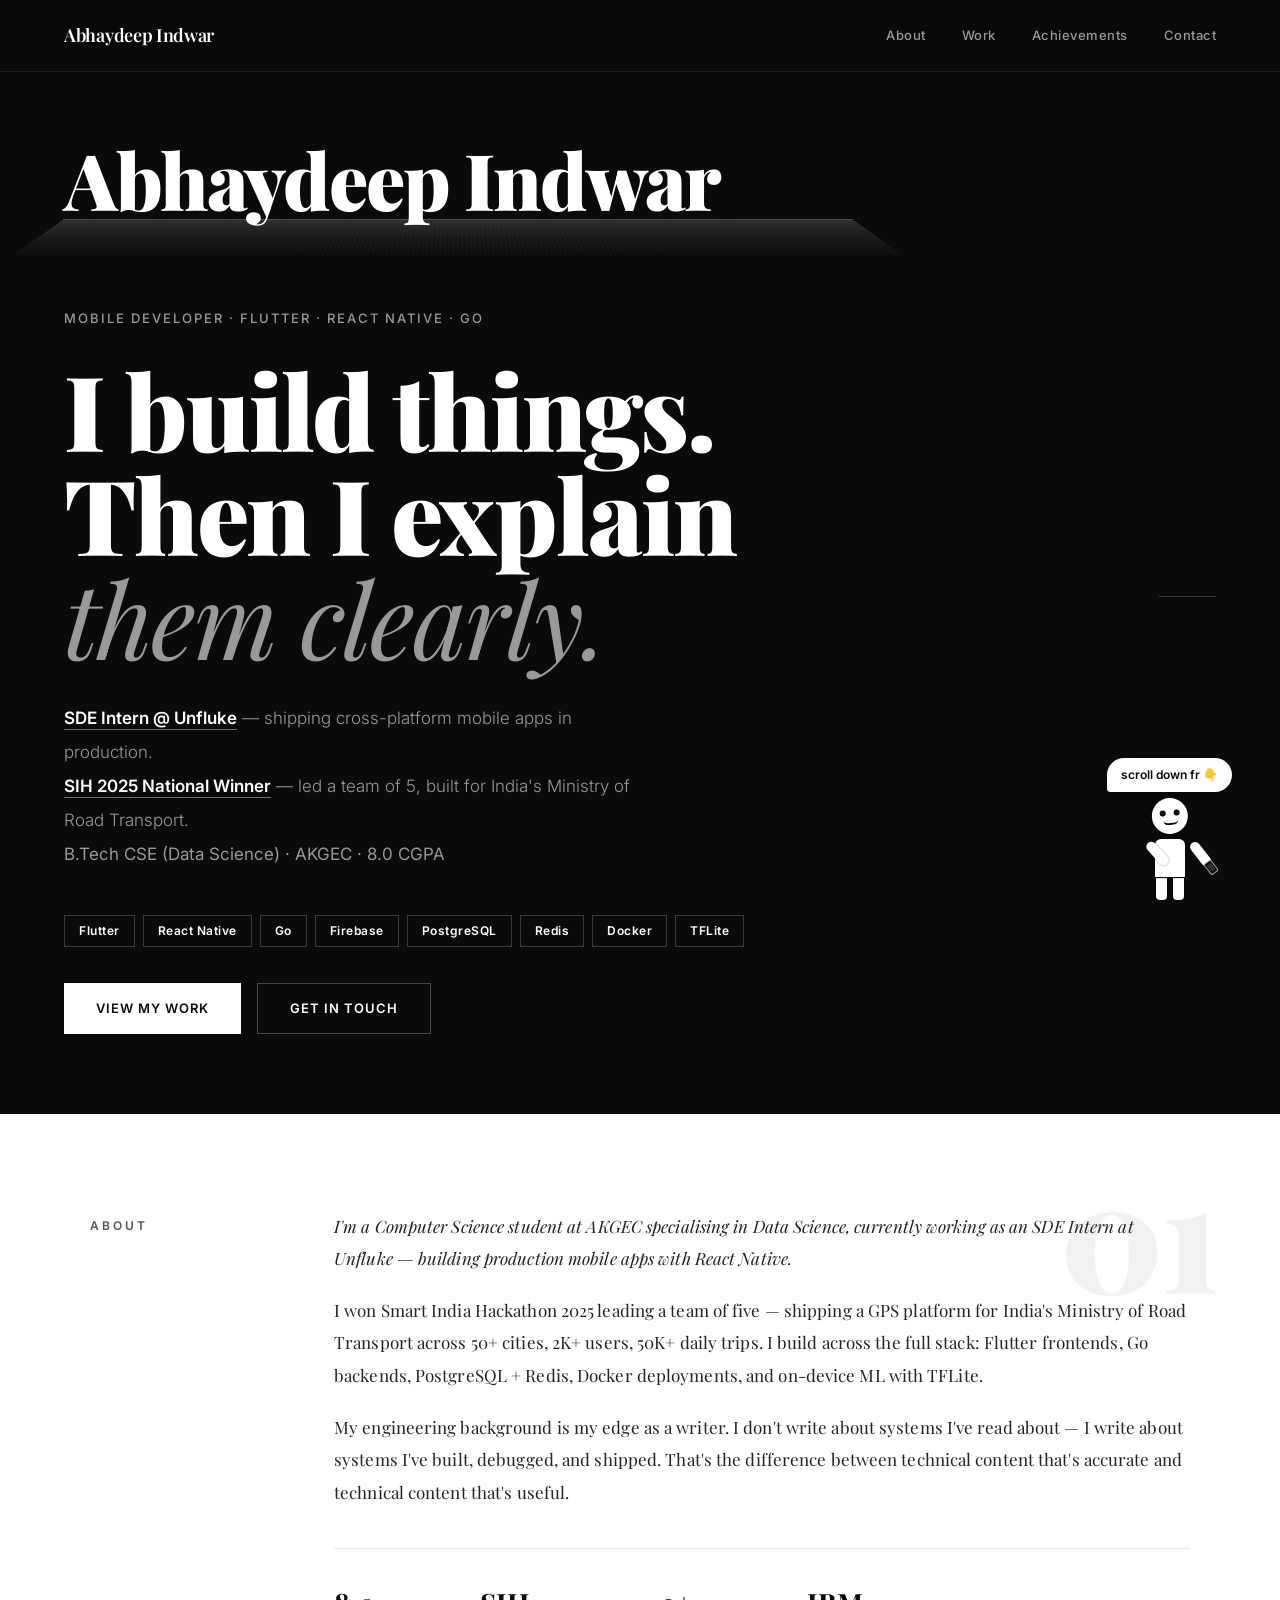
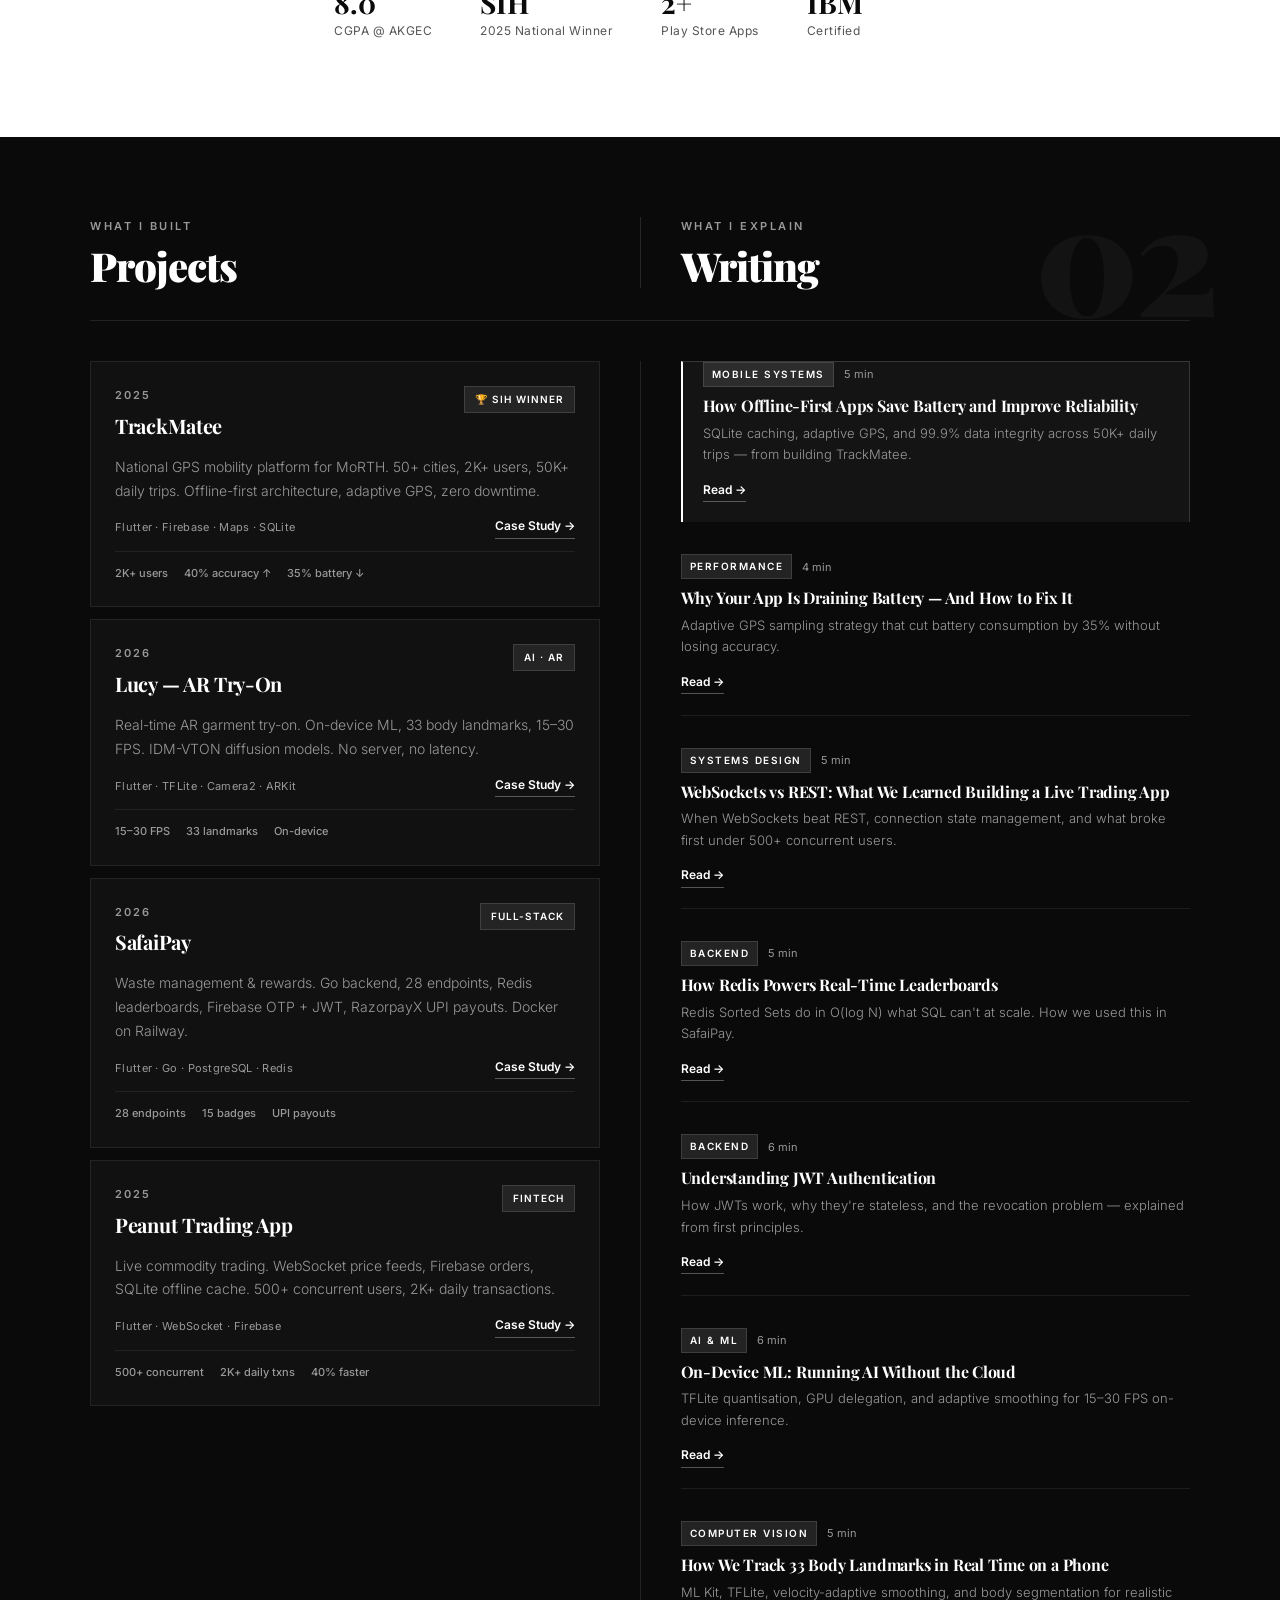
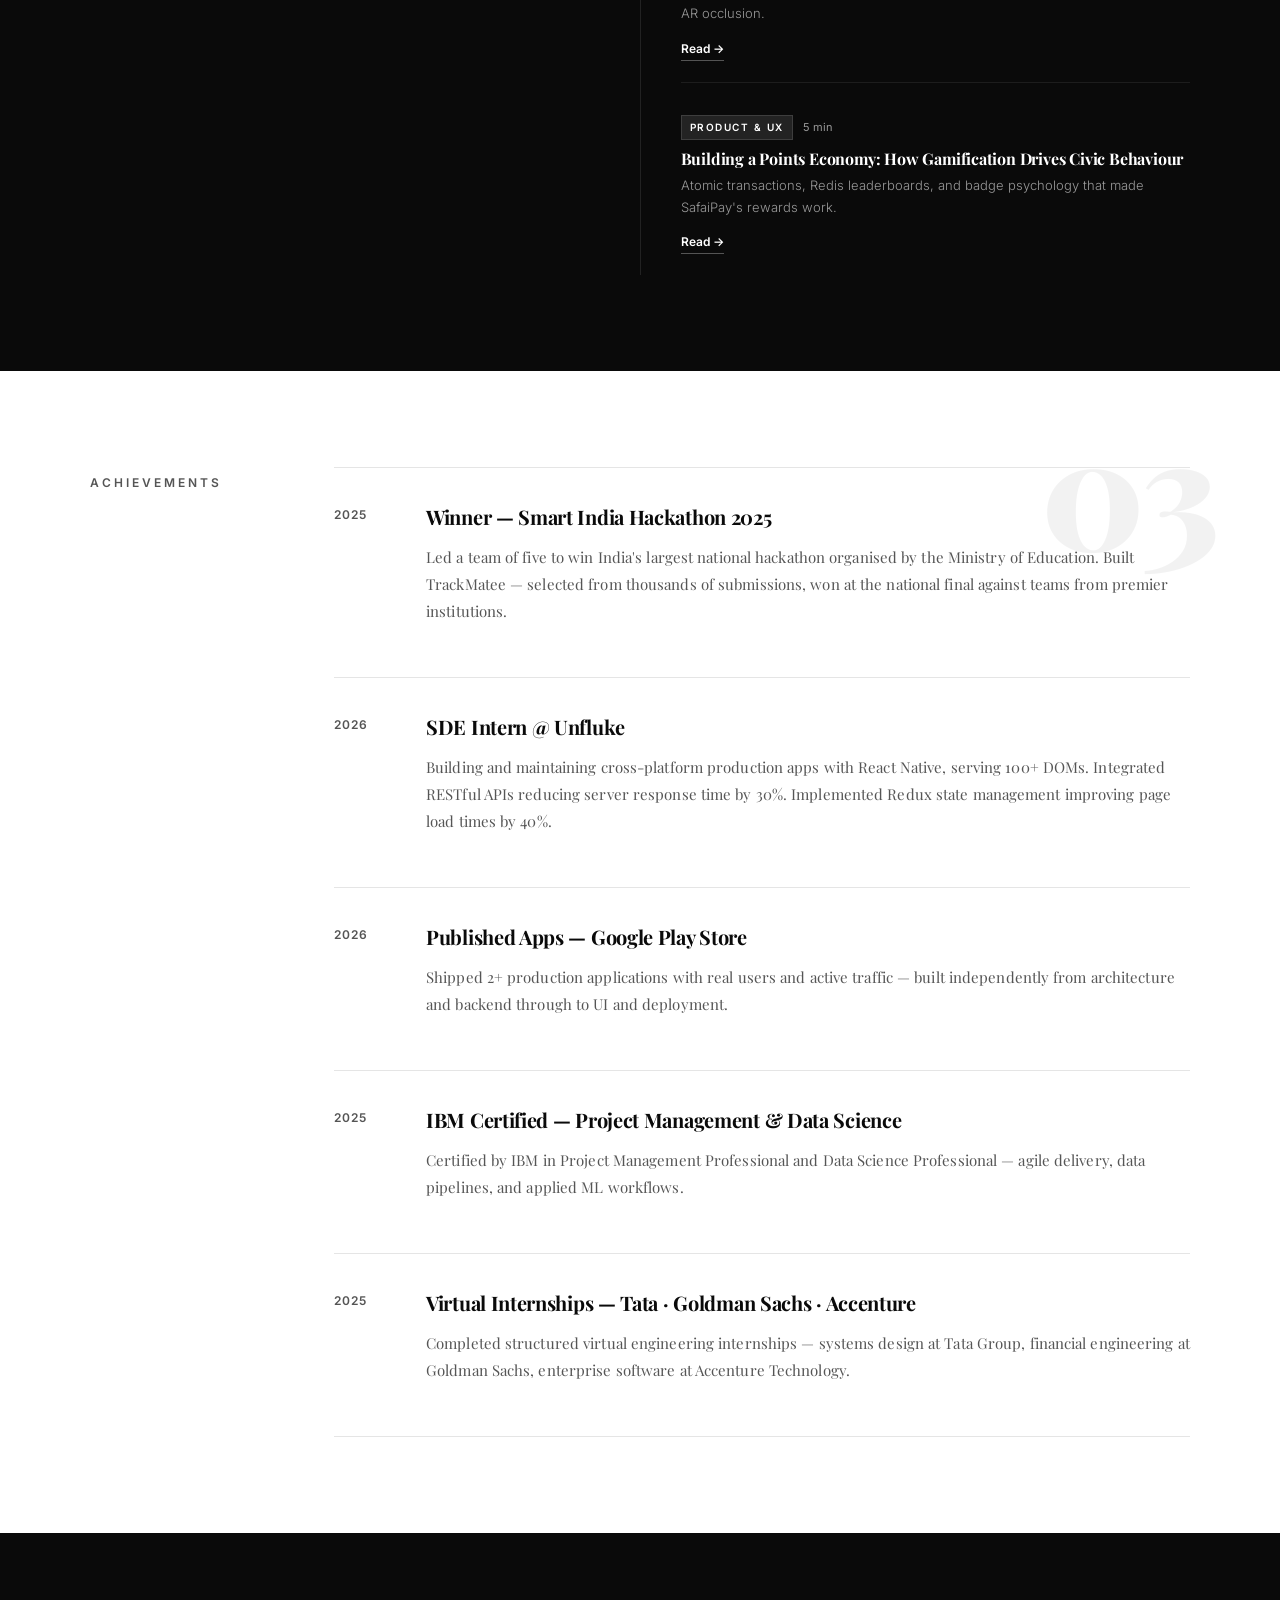
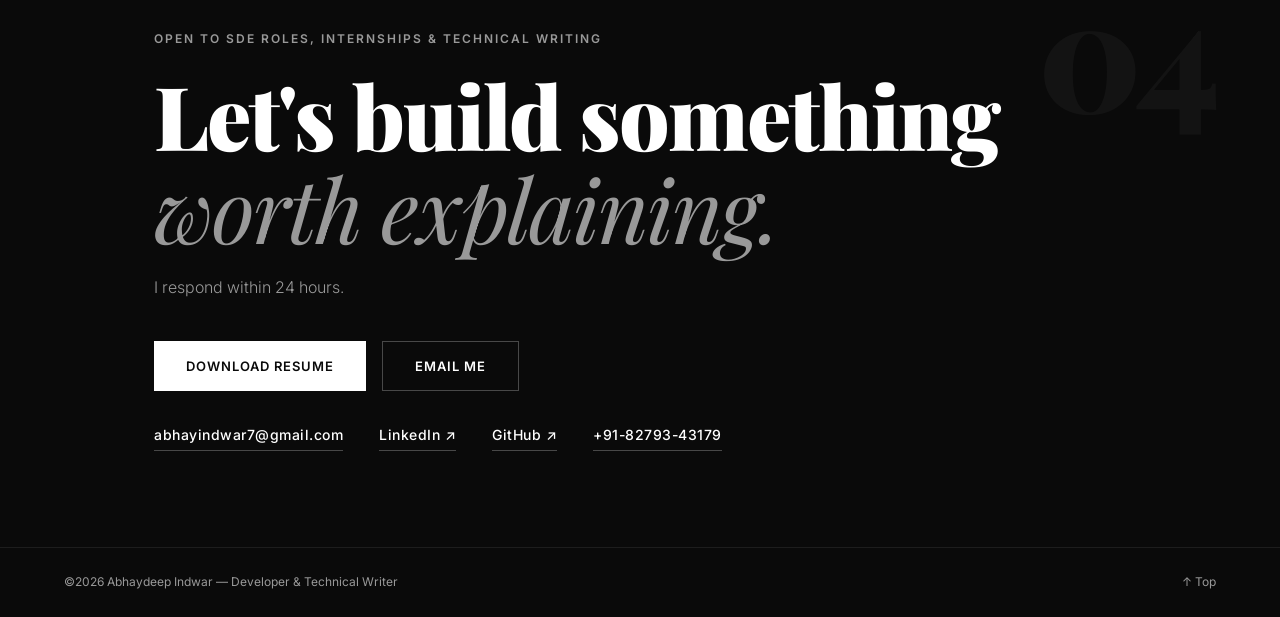
==== commit 66488eb5: "add glass 3D reflector below name on hero — perspective tilt, shimmer sweep, iridescent ripple Co-Au" ====
--- a/index.html
+++ b/index.html
@@ -26,6 +26,13 @@
     <!-- ░░ HERO — BLACK ░░ -->
     <section id="home" class="hero dark">
         <div class="hero-inner">
+            <div class="hero-name-wrap">
+                <span class="hero-display-name">Abhaydeep Indwar</span>
+                <div class="glass-floor">
+                    <div class="glass-shine"></div>
+                    <div class="glass-shimmer"></div>
+                </div>
+            </div>
             <p class="hero-kicker">Mobile Developer · Flutter · React Native · Go</p>
             <h1 class="hero-title">I build things.<br>Then I explain<br><em>them clearly.</em></h1>
             <p class="hero-sub">
--- a/style.css
+++ b/style.css
@@ -32,6 +32,19 @@
 em { font-style: italic; }
 
 /* ============================================
+   REVEAL ANIMATIONS
+============================================ */
+.reveal-item {
+    opacity: 0;
+    transform: translateY(28px);
+    transition: opacity 0.5s ease, transform 0.5s cubic-bezier(0.22, 1, 0.36, 1);
+}
+.reveal-item.revealed {
+    opacity: 1;
+    transform: translateY(0);
+}
+
+/* ============================================
    PROGRESS BAR
 ============================================ */
 .progress-bar {
@@ -131,6 +144,81 @@
     width: 100%;
     padding: 140px 0 80px;
 }
+/* ---- NAME + GLASS REFLECTOR ---- */
+.hero-name-wrap {
+    margin-bottom: 36px;
+    position: relative;
+}
+
+.hero-display-name {
+    display: block;
+    font-family: var(--font-serif);
+    font-size: clamp(38px, 6.5vw, 78px);
+    font-weight: 900;
+    color: var(--white);
+    letter-spacing: -2px;
+    line-height: 1;
+}
+
+.glass-floor {
+    position: relative;
+    width: 72%;
+    height: 52px;
+    margin-top: 1px;
+    overflow: hidden;
+    transform: perspective(360px) rotateX(52deg);
+    transform-origin: top center;
+    border-radius: 0 0 6px 6px;
+    background: linear-gradient(
+        180deg,
+        rgba(255,255,255,0.14) 0%,
+        rgba(255,255,255,0.04) 60%,
+        transparent 100%
+    );
+    border-top: 1px solid rgba(255,255,255,0.28);
+}
+
+/* sweeping light beam */
+.glass-shine {
+    position: absolute;
+    top: 0; left: -180%;
+    width: 70%;
+    height: 100%;
+    background: linear-gradient(
+        105deg,
+        transparent 15%,
+        rgba(180,220,255,0.18) 35%,
+        rgba(255,255,255,0.45) 50%,
+        rgba(220,180,255,0.18) 65%,
+        transparent 85%
+    );
+    animation: glassBeam 3.6s cubic-bezier(0.4,0,0.6,1) infinite;
+}
+@keyframes glassBeam {
+    0%   { left: -180%; opacity: 0; }
+    8%   { opacity: 1; }
+    92%  { opacity: 1; }
+    100% { left: 220%;  opacity: 0; }
+}
+
+/* subtle iridescent ripple */
+.glass-shimmer {
+    position: absolute;
+    inset: 0;
+    background: repeating-linear-gradient(
+        90deg,
+        transparent                    0px,
+        rgba(255,255,255,0.03)         2px,
+        transparent                    4px
+    );
+    animation: shimmerDrift 8s linear infinite;
+    background-size: 200% 100%;
+}
+@keyframes shimmerDrift {
+    0%   { background-position: 0 0; }
+    100% { background-position: 200% 0; }
+}
+
 .hero-kicker {
     font-size: 13px;
     font-weight: 500;
@@ -658,11 +746,11 @@
     flex-direction: column;
     align-items: center;
     gap: 0;
-    transition: transform 0.4s ease;
+    transition: transform 0.12s ease;
     cursor: default;
 }
 
-/* Bubble */
+/* Bubble — spring pop */
 .guy-bubble {
     background: var(--white);
     color: var(--black);
@@ -674,9 +762,10 @@
     margin-bottom: 8px;
     white-space: nowrap;
     opacity: 0;
-    transform: translateY(6px) scale(0.9);
-    transition: all 0.3s ease;
+    transform: translateY(8px) scale(0.85);
+    transition: opacity 0.12s ease, transform 0.18s cubic-bezier(0.34,1.56,0.64,1);
     box-shadow: 0 4px 20px rgba(0,0,0,0.4);
+    pointer-events: none;
 }
 .guy-bubble.show {
     opacity: 1;
@@ -690,7 +779,7 @@
     background: var(--white);
     border-radius: 50%;
     position: relative;
-    transition: transform 0.4s ease;
+    transition: transform 0.12s ease;
     box-shadow: 0 0 0 2px rgba(0,0,0,0.15);
 }
 .guy-eyes {
@@ -704,7 +793,7 @@
     height: 5px;
     background: var(--black);
     border-radius: 50%;
-    transition: all 0.3s ease;
+    transition: all 0.1s ease;
 }
 .guy-mouth {
     width: 12px;
@@ -712,7 +801,7 @@
     border-bottom: 2px solid var(--black);
     border-radius: 0 0 6px 6px;
     margin: 4px auto 0;
-    transition: all 0.3s ease;
+    transition: all 0.1s ease;
 }
 
 /* Body */
@@ -732,13 +821,13 @@
     background: var(--white);
     border-radius: 5px;
     top: 4px;
-    transition: transform 0.4s ease;
+    transition: transform 0.12s ease;
     box-shadow: 0 0 0 1.5px rgba(0,0,0,0.1);
 }
 .guy-arm.left  { left: -12px; transform: rotate(15deg); transform-origin: top center; }
 .guy-arm.right { right: -12px; transform: rotate(-15deg); transform-origin: top center; }
 
-/* Phone in right hand */
+/* Phone */
 .guy-phone {
     position: absolute;
     bottom: -10px;
@@ -756,11 +845,11 @@
     background: rgba(255,255,255,0.15);
     border-radius: 1px;
     margin: 2px auto;
-    animation: screenGlow 2s ease-in-out infinite;
+    animation: screenGlow 1.8s ease-in-out infinite;
 }
 @keyframes screenGlow {
-    0%,100% { background: rgba(255,255,255,0.1); }
-    50%      { background: rgba(255,255,255,0.45); }
+    0%,100% { background: rgba(255,255,255,0.08); }
+    50%      { background: rgba(255,255,255,0.5); }
 }
 
 /* Legs */
@@ -779,37 +868,50 @@
 
 /* ---- CHARACTER STATES ---- */
 
-/* idle: head tilted down at phone */
-.guy.idle .guy-head { transform: rotate(18deg) translateY(2px); }
-.guy.idle .guy-arm.right { transform: rotate(-40deg); }
-.guy.idle .guy-arm.left  { transform: rotate(20deg); }
-
-/* idle bob */
-.guy.idle { animation: idleBob 3s ease-in-out infinite; }
+/* IDLE — deep in phone, eyes squinted, thumb tapping */
+.guy.idle .guy-head      { transform: rotate(22deg) translateY(4px); }
+.guy.idle .guy-arm.right { transform: rotate(-48deg); }
+.guy.idle .guy-arm.left  { transform: rotate(28deg); }
+.guy.idle .guy-eye       { height: 2px; border-radius: 2px; }
+.guy.idle .guy-mouth     { width: 10px; border-radius: 0 0 4px 4px; }
+.guy.idle                { animation: idleBob 2.4s ease-in-out infinite; }
+.guy.idle .guy-screen    { animation: screenGlow 0.6s ease-in-out infinite; }
+
 @keyframes idleBob {
     0%,100% { transform: translateY(0); }
-    50%      { transform: translateY(-4px); }
-}
-
-/* scrolling: head up, arms raised */
-.guy.scrolling .guy-head { transform: rotate(-5deg); }
-.guy.scrolling .guy-arm.left  { transform: rotate(-20deg); }
-.guy.scrolling .guy-arm.right { transform: rotate(10deg); }
-.guy.scrolling .guy-mouth { width: 16px; }
-.guy.scrolling { animation: none; }
-
-/* excited: bounce */
-.guy.excited { animation: excitedBounce 0.4s ease infinite alternate; }
+    50%      { transform: translateY(-3px); }
+}
+
+/* SCROLLING — instant snap, wide eyes, lean in */
+.guy.scrolling                { animation: readLean 0.55s ease-in-out infinite alternate; }
+.guy.scrolling .guy-head      { transform: rotate(-4deg) translateY(-2px); }
+.guy.scrolling .guy-arm.left  { transform: rotate(-42deg); }
+.guy.scrolling .guy-arm.right { transform: rotate(-38deg); }
+.guy.scrolling .guy-eye       { width: 6px; height: 6px; }
+.guy.scrolling .guy-mouth     { width: 15px; }
+.guy.scrolling .guy-screen    { animation: screenGlow 0.3s ease-in-out infinite; }
+
+@keyframes readLean {
+    from { transform: translateY(0) rotate(0deg); }
+    to   { transform: translateY(-7px) rotate(-4deg); }
+}
+
+/* EXCITED — big bounce, big eyes */
+.guy.excited                { animation: excitedBounce 0.35s ease infinite alternate; }
+.guy.excited .guy-eye       { width: 7px; height: 7px; }
+.guy.excited .guy-mouth     { width: 16px; }
 @keyframes excitedBounce {
     from { transform: translateY(0); }
-    to   { transform: translateY(-8px); }
-}
-
-/* wave: left arm waves */
-.guy.wave .guy-arm.left { animation: waveArm 0.5s ease-in-out infinite alternate; }
+    to   { transform: translateY(-10px); }
+}
+
+/* WAVE — arm waves, friendly eyes */
+.guy.wave .guy-arm.left  { animation: waveArm 0.45s ease-in-out infinite alternate; }
+.guy.wave .guy-head      { transform: rotate(5deg); }
+.guy.wave .guy-mouth     { width: 16px; }
 @keyframes waveArm {
-    from { transform: rotate(-60deg); }
-    to   { transform: rotate(-20deg); }
+    from { transform: rotate(-65deg); }
+    to   { transform: rotate(-15deg); }
 }
 
 @media (max-width: 640px) { .guy { right: 16px; } }
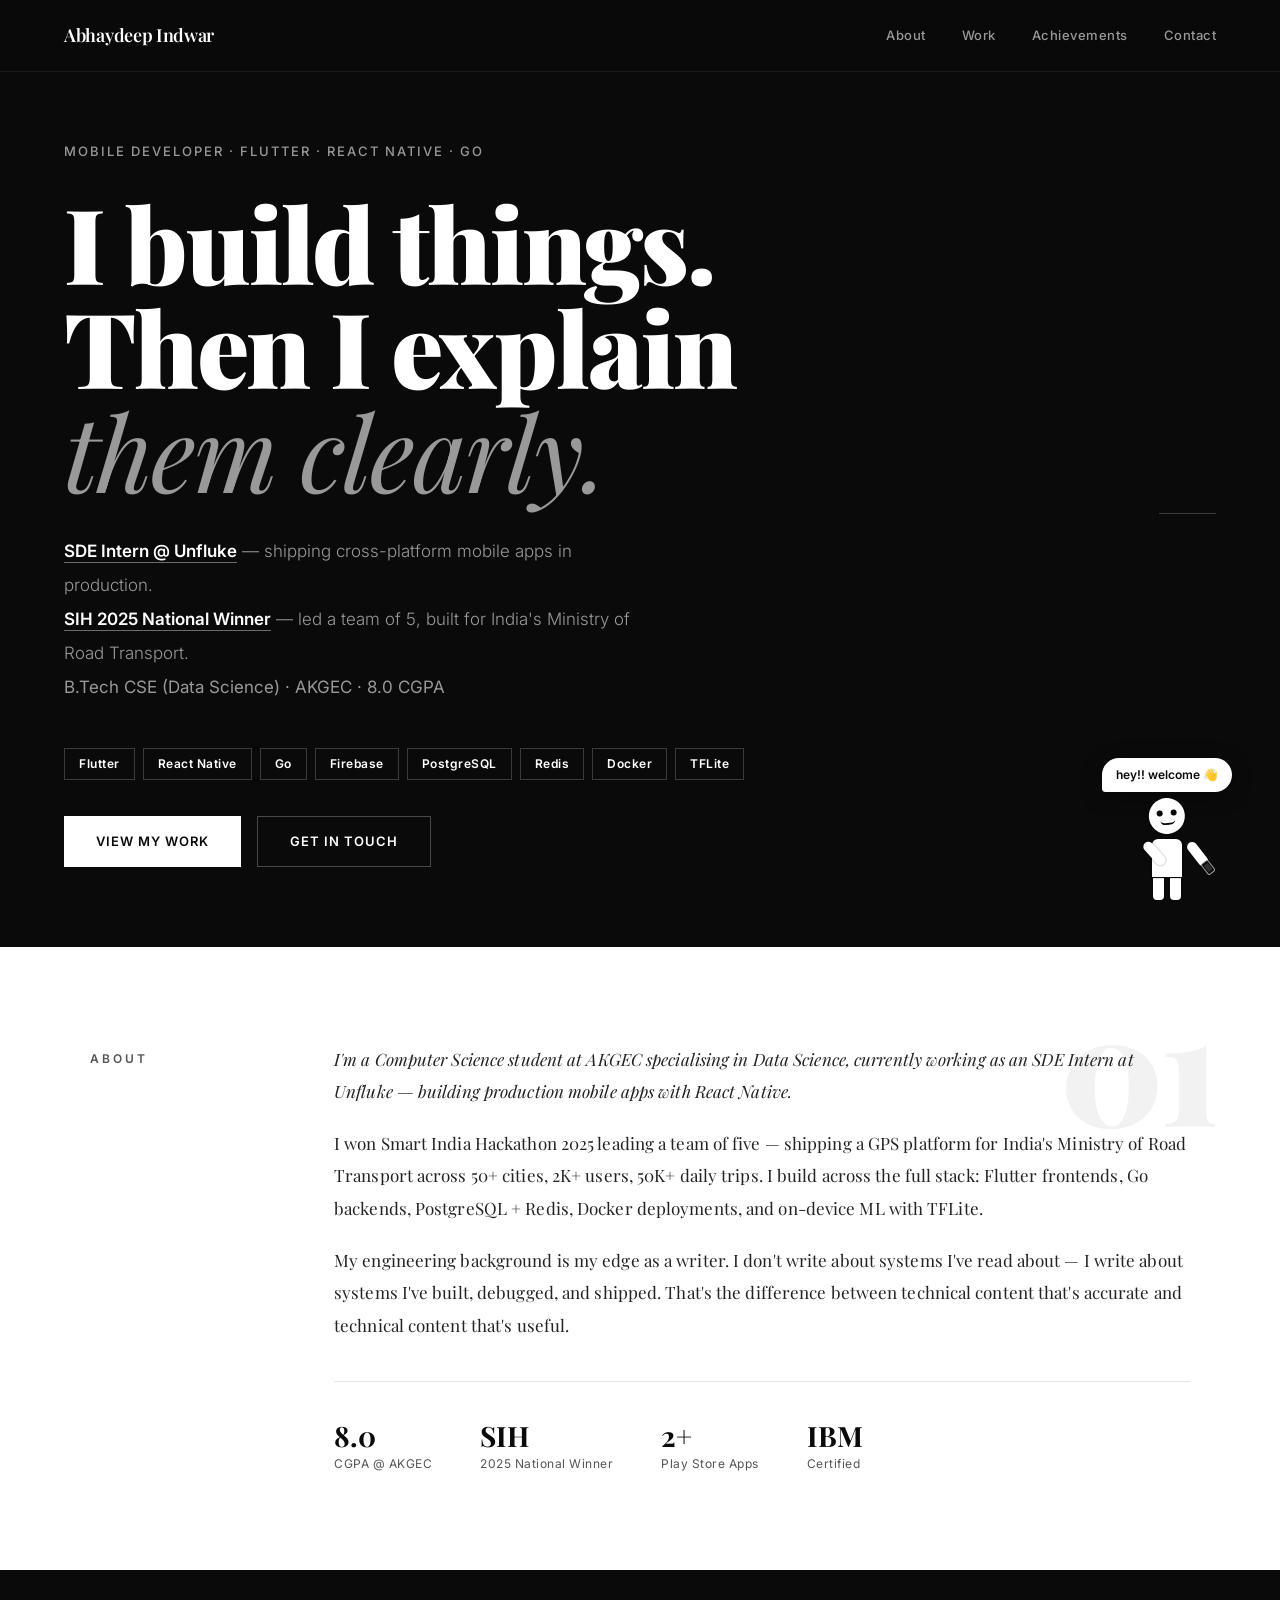
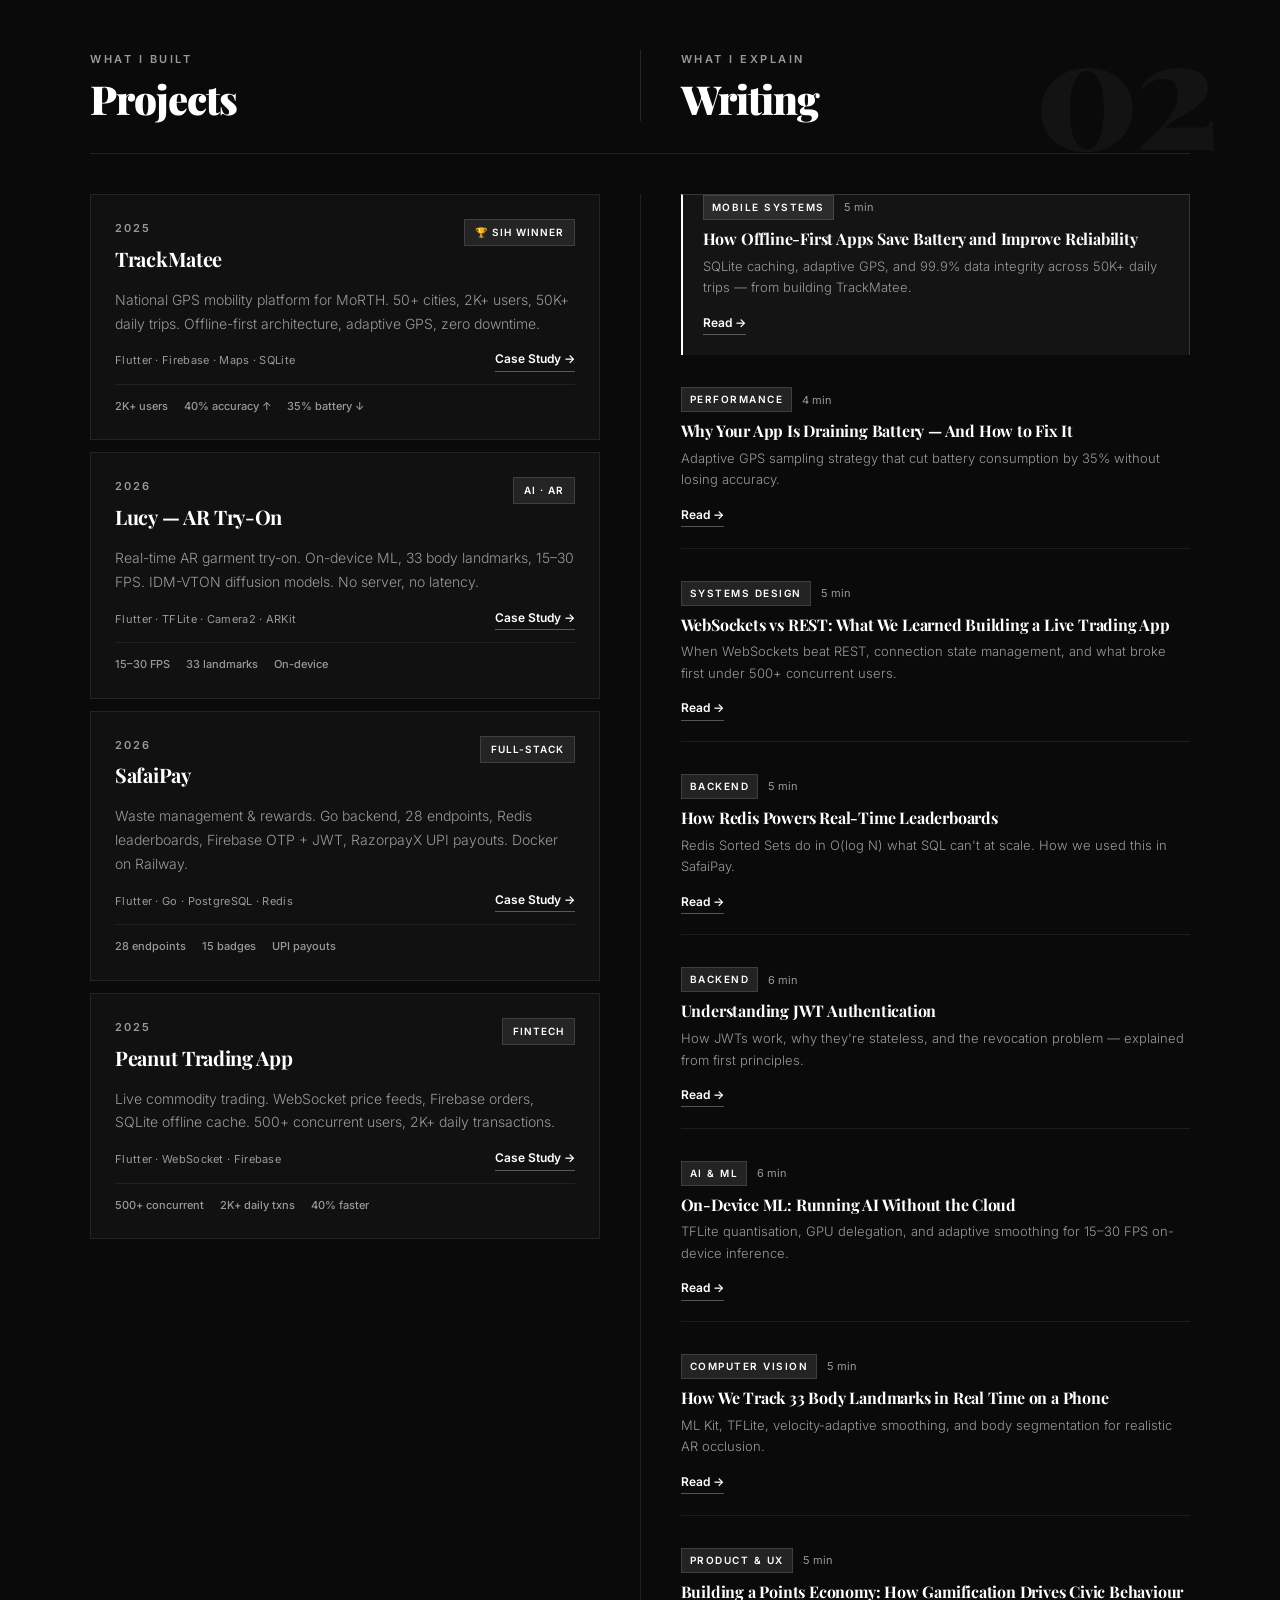
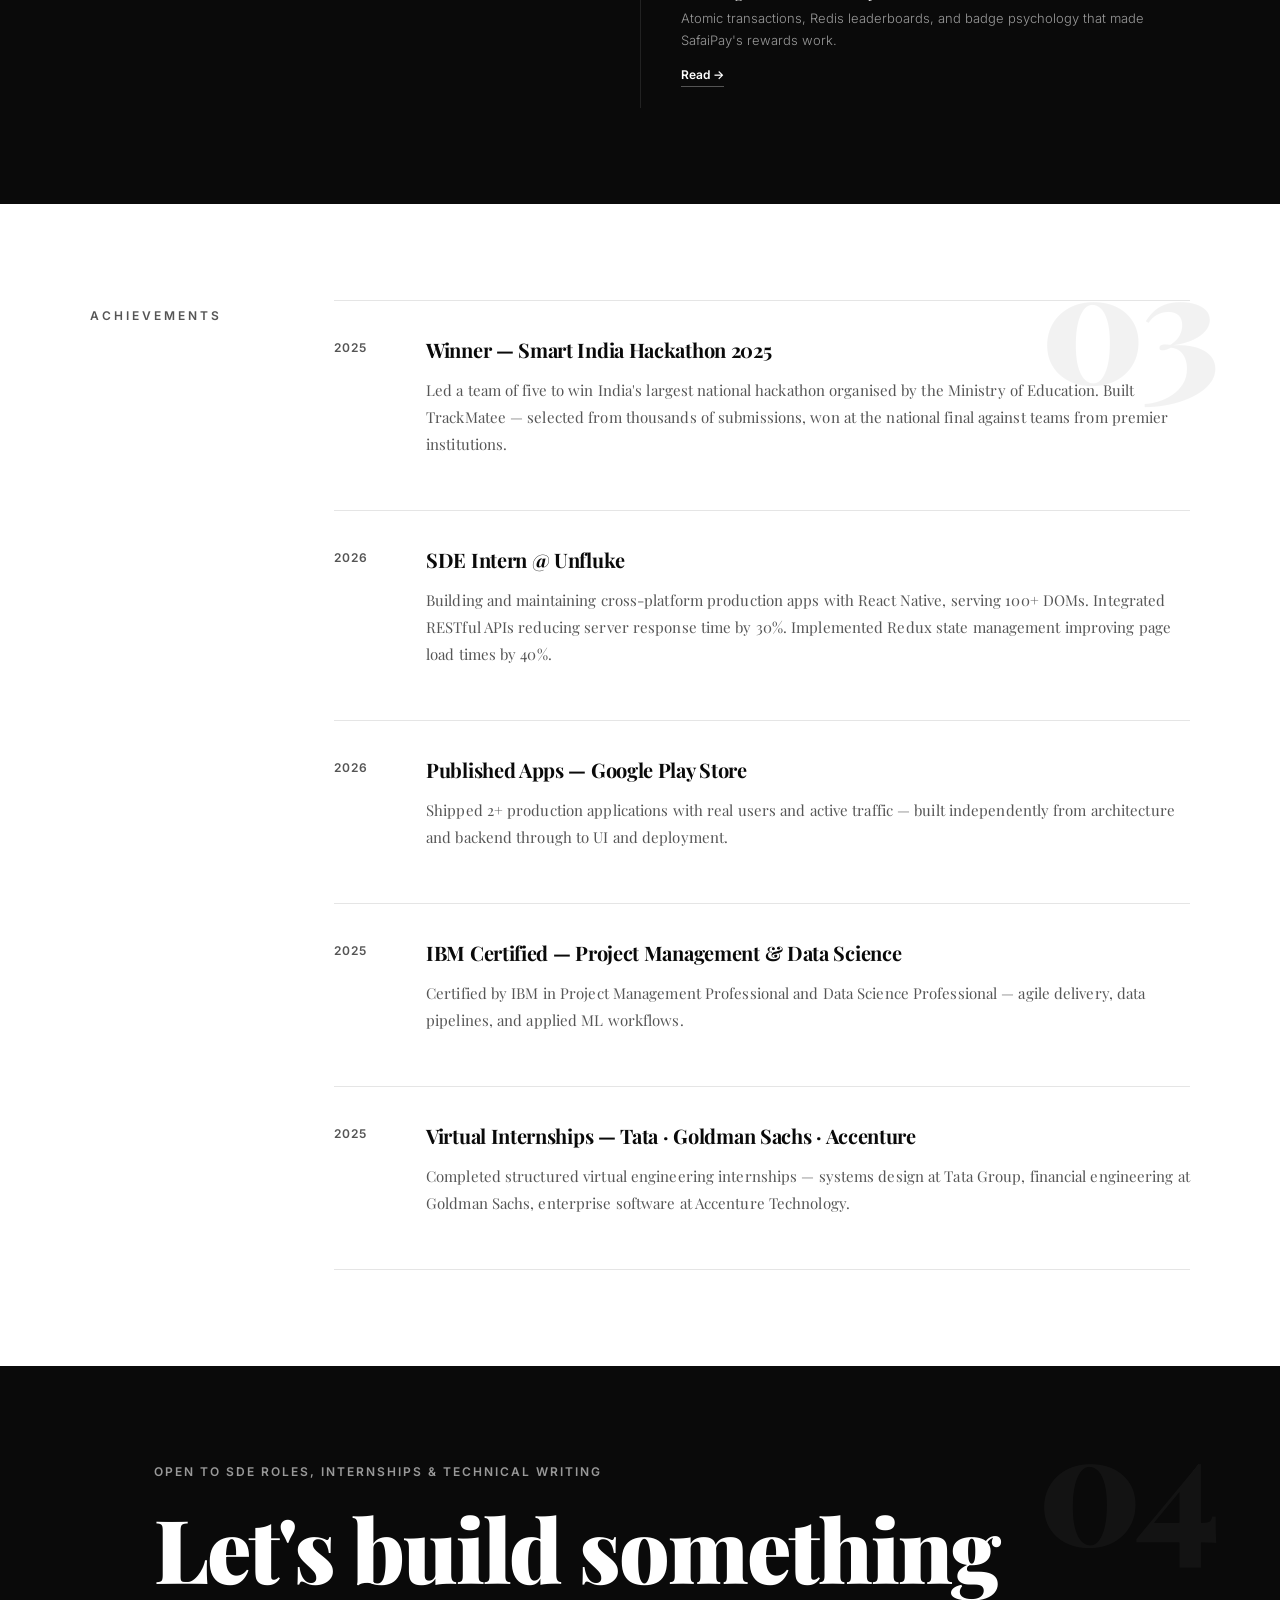
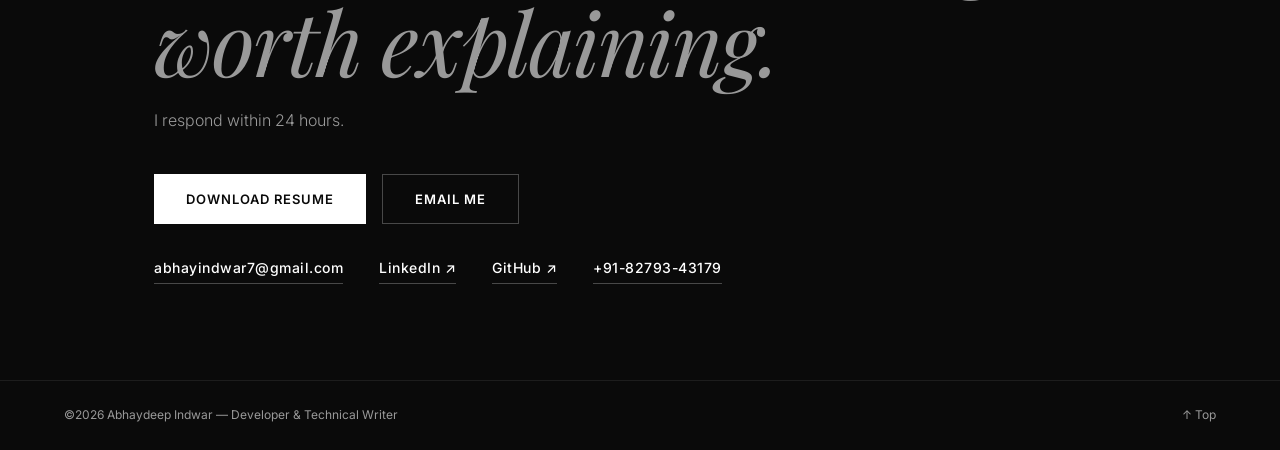
==== commit 8d260f43: "remove glass reflector effect Co-Authored-By: Claude Sonnet 4.6 <noreply@anthropic.com>" ====
--- a/index.html
+++ b/index.html
@@ -26,13 +26,6 @@
     <!-- ░░ HERO — BLACK ░░ -->
     <section id="home" class="hero dark">
         <div class="hero-inner">
-            <div class="hero-name-wrap">
-                <span class="hero-display-name">Abhaydeep Indwar</span>
-                <div class="glass-floor">
-                    <div class="glass-shine"></div>
-                    <div class="glass-shimmer"></div>
-                </div>
-            </div>
             <p class="hero-kicker">Mobile Developer · Flutter · React Native · Go</p>
             <h1 class="hero-title">I build things.<br>Then I explain<br><em>them clearly.</em></h1>
             <p class="hero-sub">
--- a/style.css
+++ b/style.css
@@ -144,81 +144,6 @@
     width: 100%;
     padding: 140px 0 80px;
 }
-/* ---- NAME + GLASS REFLECTOR ---- */
-.hero-name-wrap {
-    margin-bottom: 36px;
-    position: relative;
-}
-
-.hero-display-name {
-    display: block;
-    font-family: var(--font-serif);
-    font-size: clamp(38px, 6.5vw, 78px);
-    font-weight: 900;
-    color: var(--white);
-    letter-spacing: -2px;
-    line-height: 1;
-}
-
-.glass-floor {
-    position: relative;
-    width: 72%;
-    height: 52px;
-    margin-top: 1px;
-    overflow: hidden;
-    transform: perspective(360px) rotateX(52deg);
-    transform-origin: top center;
-    border-radius: 0 0 6px 6px;
-    background: linear-gradient(
-        180deg,
-        rgba(255,255,255,0.14) 0%,
-        rgba(255,255,255,0.04) 60%,
-        transparent 100%
-    );
-    border-top: 1px solid rgba(255,255,255,0.28);
-}
-
-/* sweeping light beam */
-.glass-shine {
-    position: absolute;
-    top: 0; left: -180%;
-    width: 70%;
-    height: 100%;
-    background: linear-gradient(
-        105deg,
-        transparent 15%,
-        rgba(180,220,255,0.18) 35%,
-        rgba(255,255,255,0.45) 50%,
-        rgba(220,180,255,0.18) 65%,
-        transparent 85%
-    );
-    animation: glassBeam 3.6s cubic-bezier(0.4,0,0.6,1) infinite;
-}
-@keyframes glassBeam {
-    0%   { left: -180%; opacity: 0; }
-    8%   { opacity: 1; }
-    92%  { opacity: 1; }
-    100% { left: 220%;  opacity: 0; }
-}
-
-/* subtle iridescent ripple */
-.glass-shimmer {
-    position: absolute;
-    inset: 0;
-    background: repeating-linear-gradient(
-        90deg,
-        transparent                    0px,
-        rgba(255,255,255,0.03)         2px,
-        transparent                    4px
-    );
-    animation: shimmerDrift 8s linear infinite;
-    background-size: 200% 100%;
-}
-@keyframes shimmerDrift {
-    0%   { background-position: 0 0; }
-    100% { background-position: 200% 0; }
-}
-
 .hero-kicker {
     font-size: 13px;
     font-weight: 500;
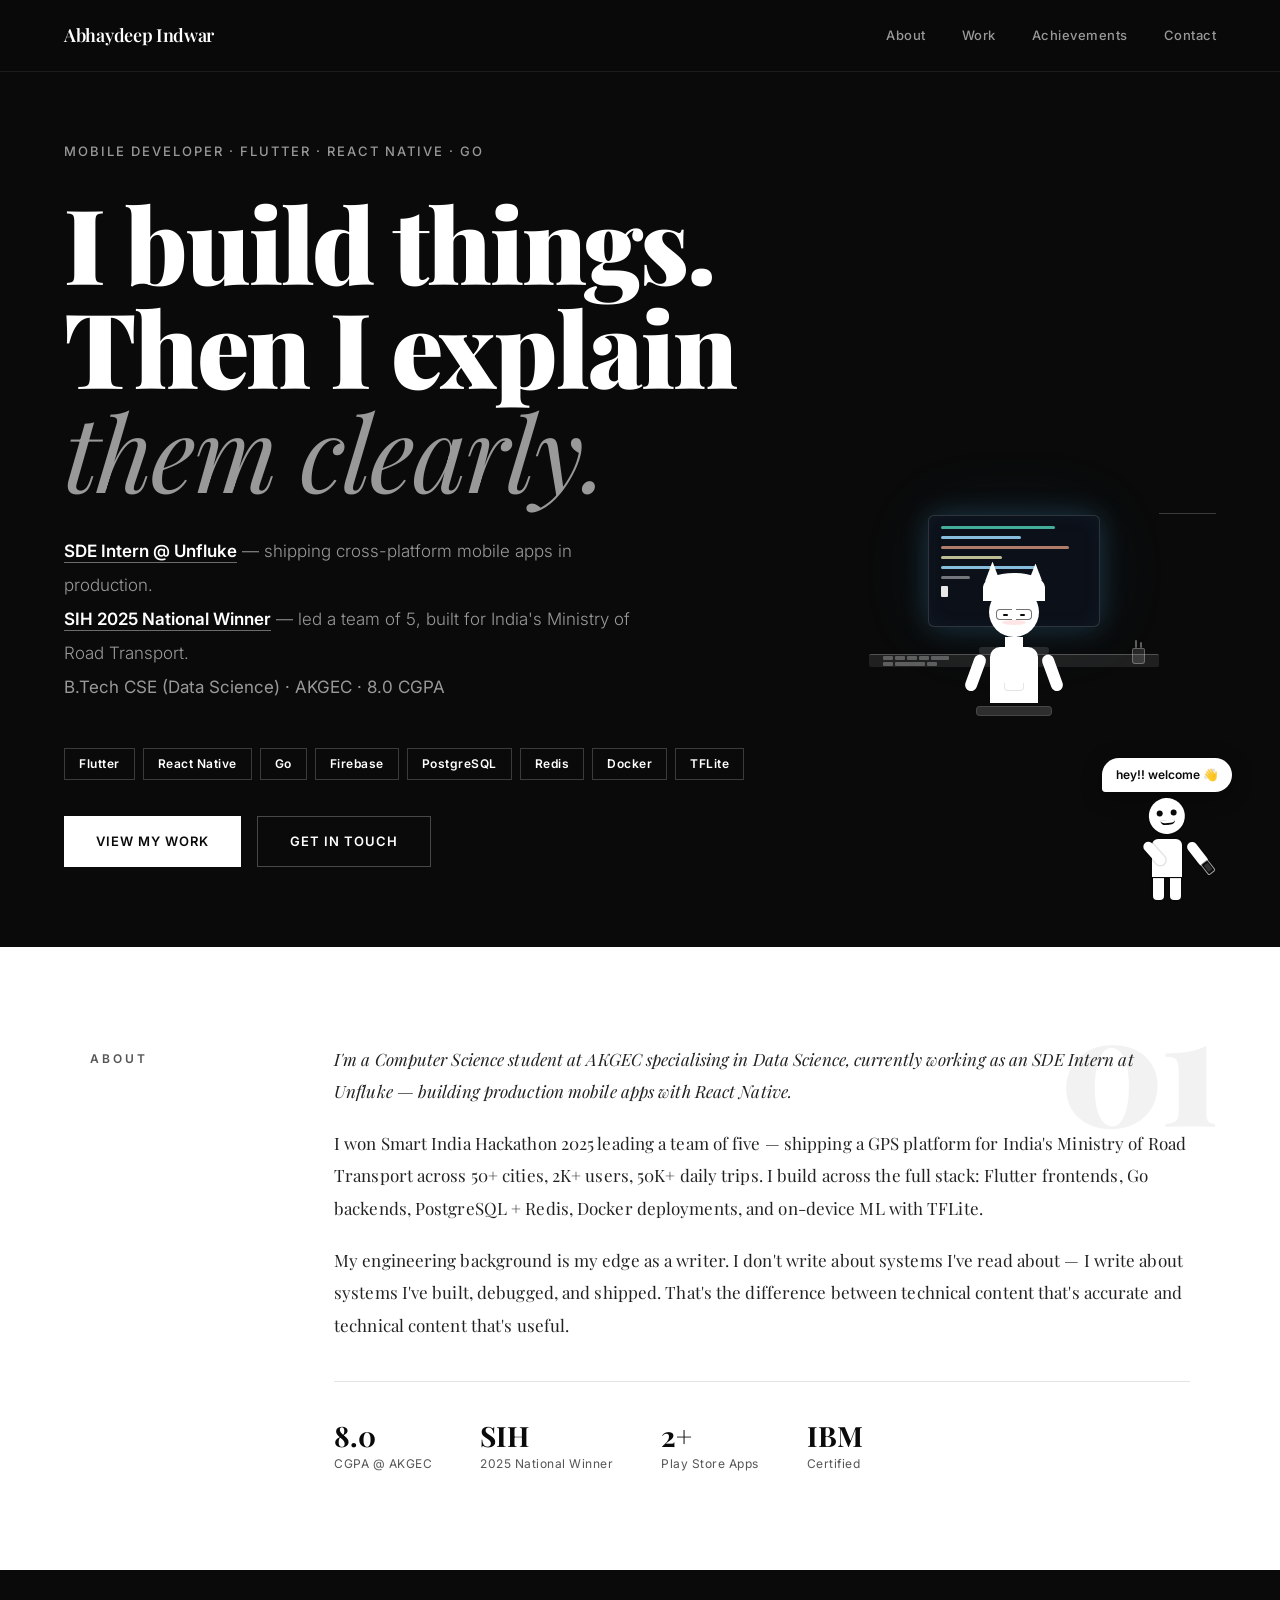
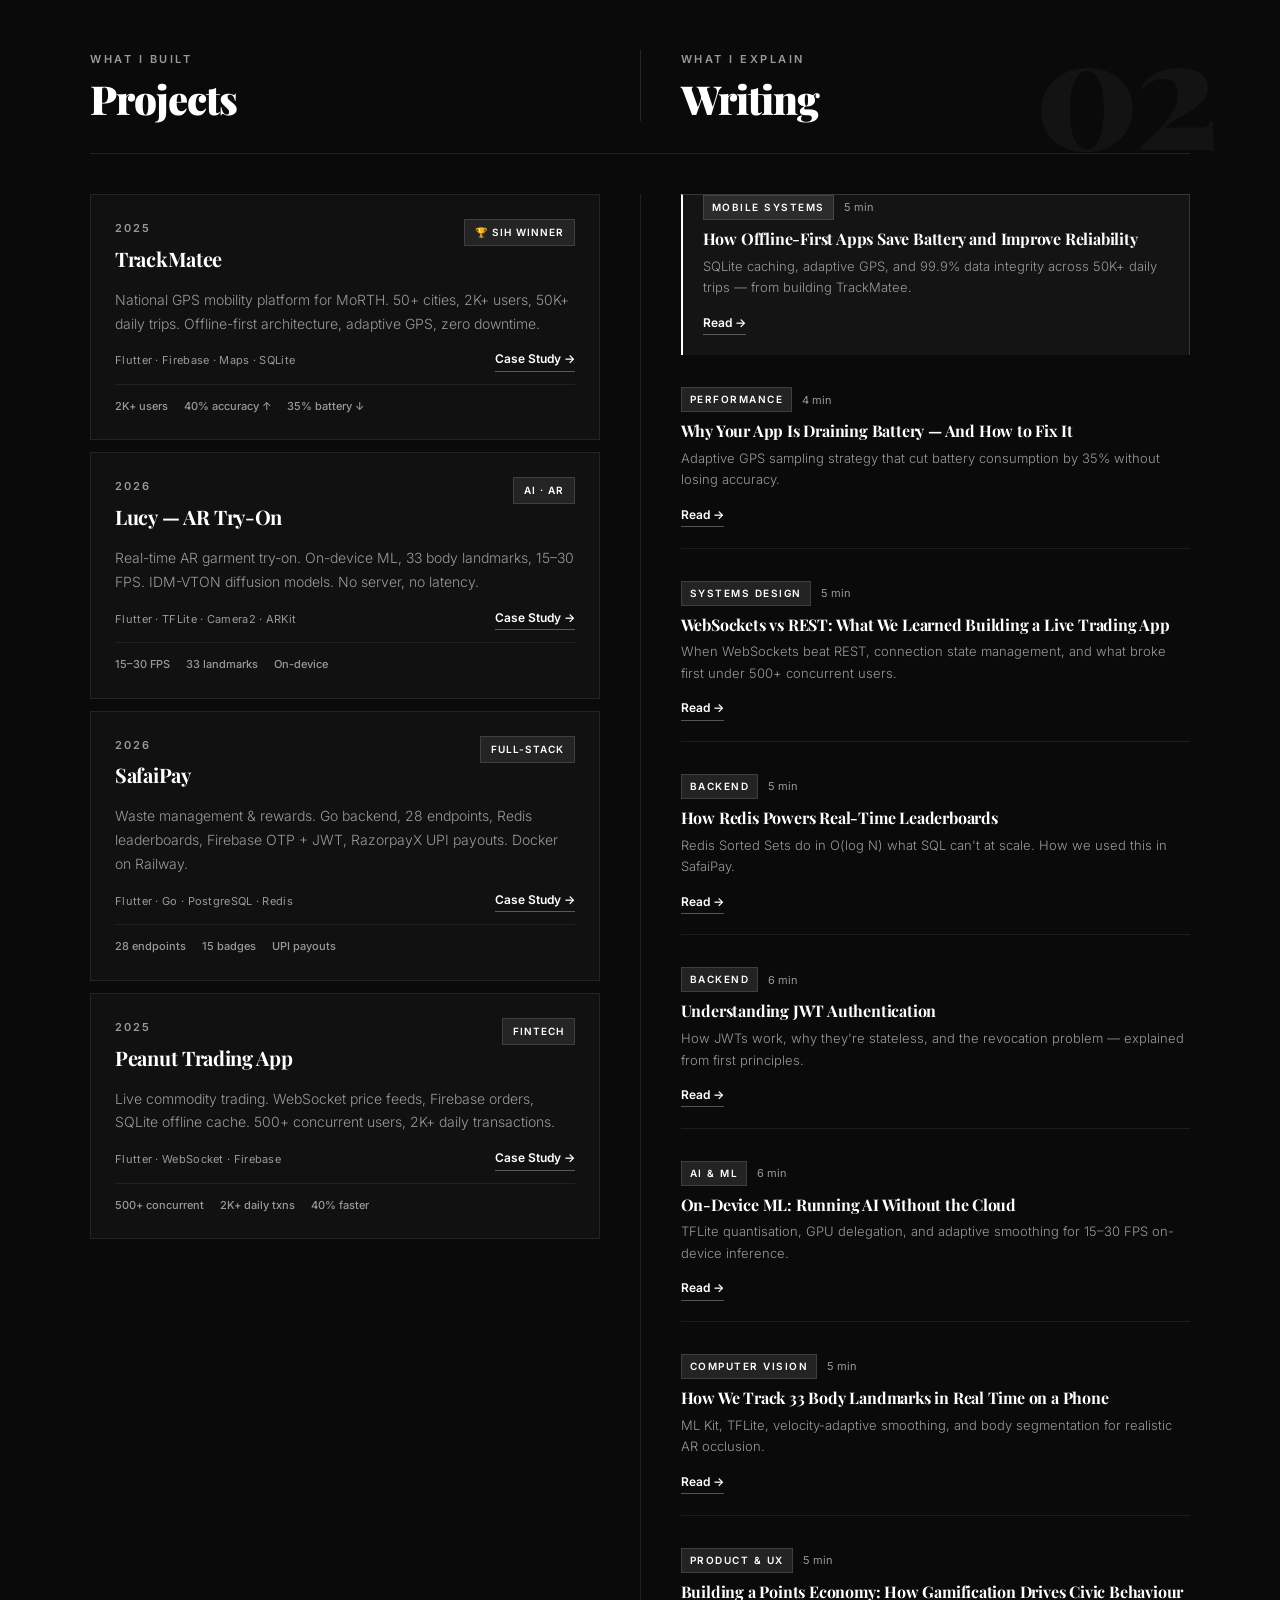
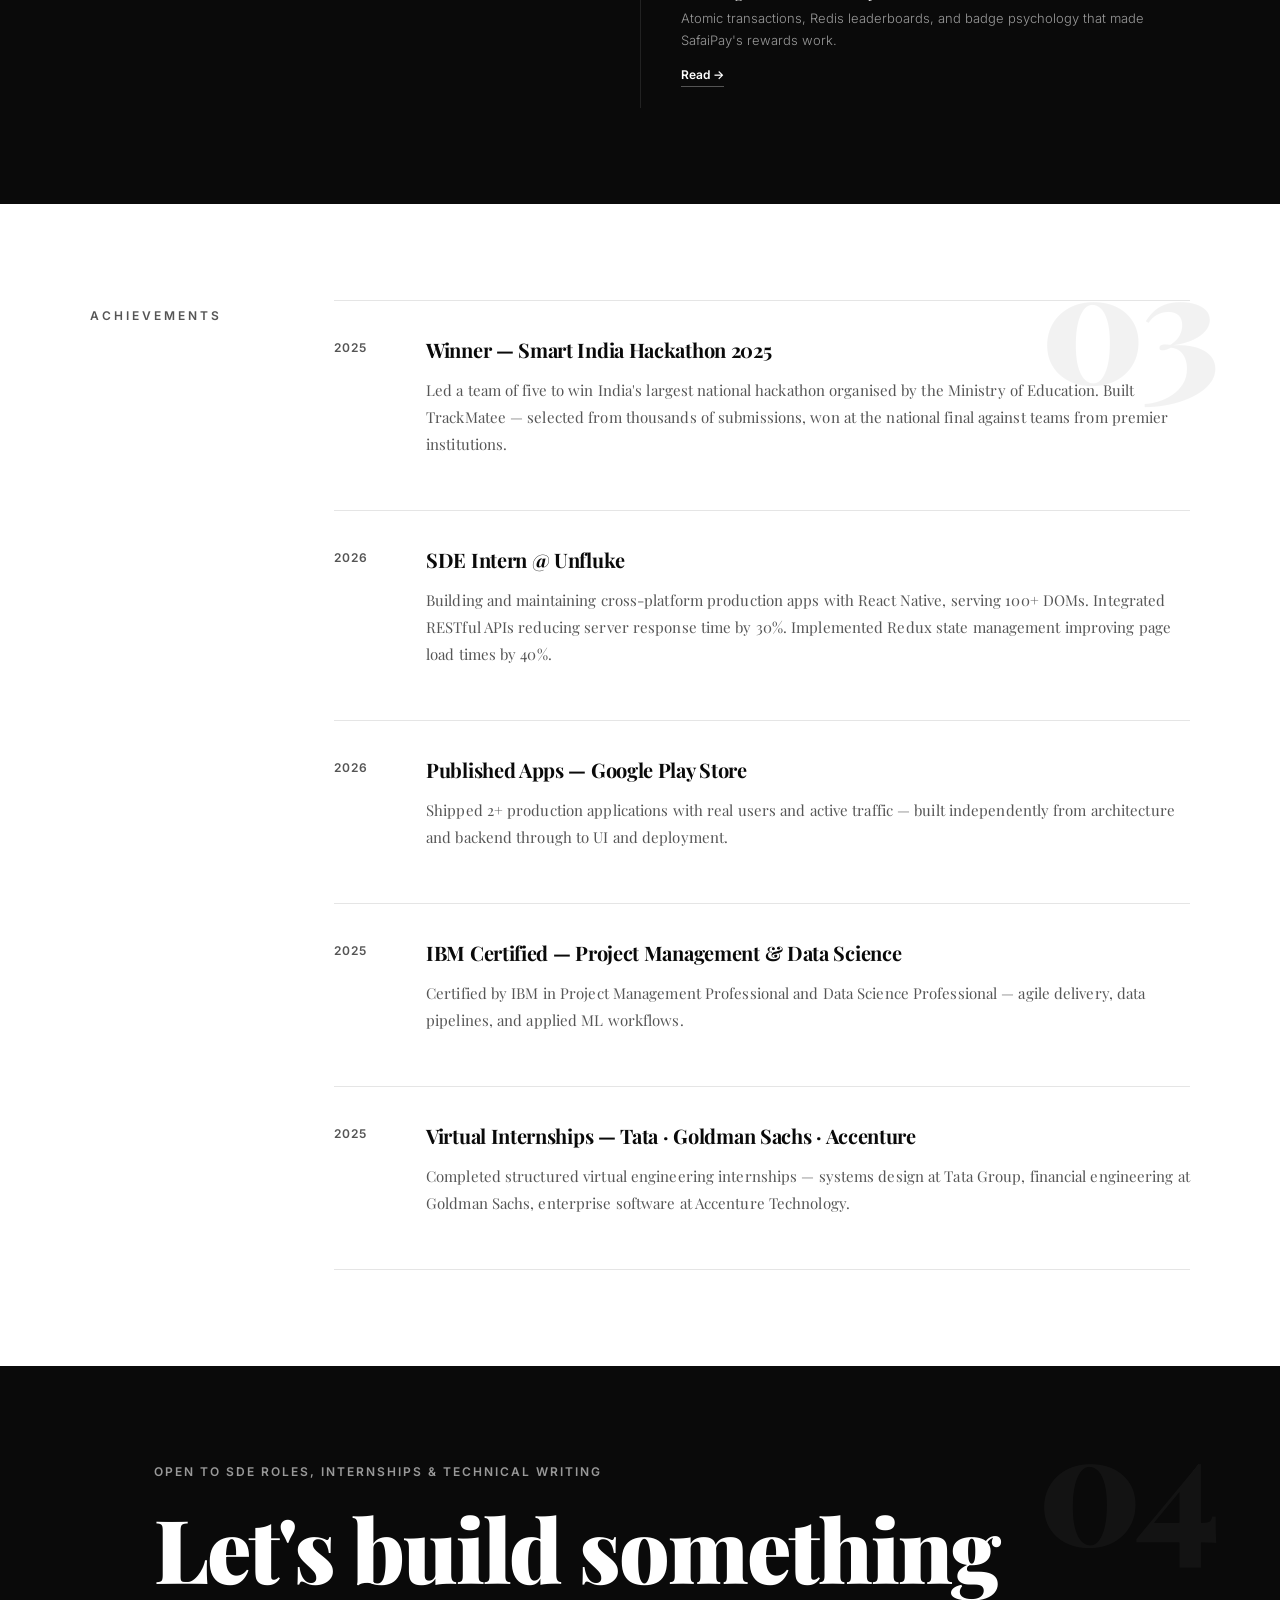
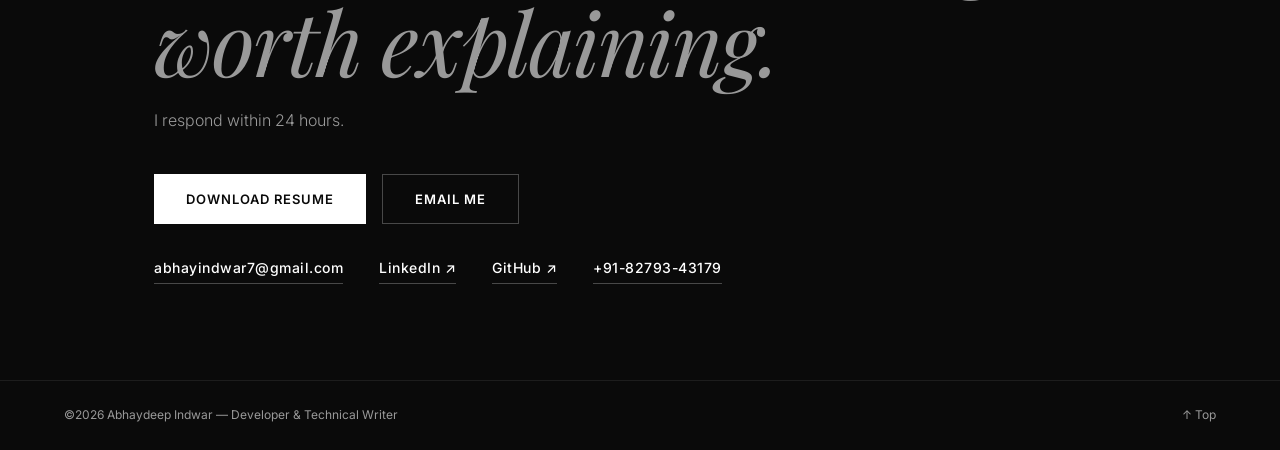
==== commit 8274ab25: "add anime coder character to hero right side — monitor, desk, keyboard, coffee, typing arms Co-Autho" ====
--- a/index.html
+++ b/index.html
@@ -26,21 +26,68 @@
     <!-- ░░ HERO — BLACK ░░ -->
     <section id="home" class="hero dark">
         <div class="hero-inner">
-            <p class="hero-kicker">Mobile Developer · Flutter · React Native · Go</p>
-            <h1 class="hero-title">I build things.<br>Then I explain<br><em>them clearly.</em></h1>
-            <p class="hero-sub">
-                <span class="hl">SDE Intern @ Unfluke</span> — shipping cross-platform mobile apps in production.<br>
-                <span class="hl">SIH 2025 National Winner</span> — led a team of 5, built for India's Ministry of Road Transport.<br>
-                <span class="hl-dim">B.Tech CSE (Data Science) · AKGEC · 8.0 CGPA</span>
-            </p>
-            <div class="hero-stack">
-                <span>Flutter</span><span>React Native</span><span>Go</span>
-                <span>Firebase</span><span>PostgreSQL</span><span>Redis</span>
-                <span>Docker</span><span>TFLite</span>
-            </div>
-            <div class="hero-cta">
-                <a href="#work" class="btn-primary-dark">View My Work</a>
-                <a href="#contact" class="btn-ghost-dark">Get In Touch</a>
+            <div class="hero-text">
+                <p class="hero-kicker">Mobile Developer · Flutter · React Native · Go</p>
+                <h1 class="hero-title">I build things.<br>Then I explain<br><em>them clearly.</em></h1>
+                <p class="hero-sub">
+                    <span class="hl">SDE Intern @ Unfluke</span> — shipping cross-platform mobile apps in production.<br>
+                    <span class="hl">SIH 2025 National Winner</span> — led a team of 5, built for India's Ministry of Road Transport.<br>
+                    <span class="hl-dim">B.Tech CSE (Data Science) · AKGEC · 8.0 CGPA</span>
+                </p>
+                <div class="hero-stack">
+                    <span>Flutter</span><span>React Native</span><span>Go</span>
+                    <span>Firebase</span><span>PostgreSQL</span><span>Redis</span>
+                    <span>Docker</span><span>TFLite</span>
+                </div>
+                <div class="hero-cta">
+                    <a href="#work" class="btn-primary-dark">View My Work</a>
+                    <a href="#contact" class="btn-ghost-dark">Get In Touch</a>
+                </div>
+            </div>
+
+            <!-- ANIME CODER CHARACTER -->
+            <div class="hero-coder" aria-hidden="true">
+                <div class="cc-monitor">
+                    <div class="cc-screen">
+                        <span class="cc-cl" style="width:78%;color:#4ec9b0">function build() {</span>
+                        <span class="cc-cl" style="width:55%;color:#9cdcfe">  const app =</span>
+                        <span class="cc-cl" style="width:88%;color:#ce9178">    ship(ideas);</span>
+                        <span class="cc-cl" style="width:42%;color:#dcdcaa">  write(it);</span>
+                        <span class="cc-cl" style="width:65%;color:#9cdcfe">  return magic;</span>
+                        <span class="cc-cl" style="width:20%;color:rgba(255,255,255,0.5)">}</span>
+                        <span class="cc-cursor"></span>
+                    </div>
+                </div>
+                <div class="cc-mstand"></div>
+                <div class="cc-mbase"></div>
+                <div class="cc-desk">
+                    <div class="cc-keyboard">
+                        <span class="cc-key"></span><span class="cc-key"></span><span class="cc-key"></span>
+                        <span class="cc-key"></span><span class="cc-key w"></span><span class="cc-key"></span>
+                        <span class="cc-key w2"></span><span class="cc-key"></span>
+                    </div>
+                    <div class="cc-mug">
+                        <div class="cc-steam s1"></div>
+                        <div class="cc-steam s2"></div>
+                    </div>
+                </div>
+                <div class="cc-char">
+                    <div class="cc-head">
+                        <div class="cc-hair"></div>
+                        <div class="cc-glasses"></div>
+                        <div class="cc-eyes">
+                            <div class="cc-eye"></div>
+                            <div class="cc-eye"></div>
+                        </div>
+                        <div class="cc-blush"></div>
+                    </div>
+                    <div class="cc-neck"></div>
+                    <div class="cc-body">
+                        <div class="cc-arm cc-arm-l"></div>
+                        <div class="cc-arm cc-arm-r"></div>
+                    </div>
+                    <div class="cc-seat"></div>
+                </div>
             </div>
         </div>
         <div class="hero-rule"></div>
--- a/style.css
+++ b/style.css
@@ -143,6 +143,14 @@
     margin: 0 auto;
     width: 100%;
     padding: 140px 0 80px;
+    display: flex;
+    align-items: flex-end;
+    justify-content: space-between;
+    gap: 48px;
+}
+.hero-text {
+    flex: 1;
+    min-width: 0;
 }
 .hero-kicker {
     font-size: 13px;
@@ -842,9 +850,309 @@
 @media (max-width: 640px) { .guy { right: 16px; } }
 
 /* ============================================
+   ANIME CODER — HERO RIGHT SIDE
+============================================ */
+.hero-coder {
+    flex-shrink: 0;
+    width: 290px;
+    height: 360px;
+    position: relative;
+    align-self: flex-end;
+}
+
+/* Monitor */
+.cc-monitor {
+    position: absolute;
+    top: 8px;
+    left: 50%;
+    transform: translateX(-50%);
+    width: 172px;
+    height: 112px;
+    background: #0c1018;
+    border: 1.5px solid rgba(255,255,255,0.15);
+    border-radius: 6px;
+    padding: 10px 12px;
+    box-shadow:
+        0 0 28px rgba(80,190,255,0.22),
+        0 0 80px rgba(80,190,255,0.08),
+        inset 0 0 20px rgba(80,190,255,0.05);
+    animation: monGlow 4s ease-in-out infinite;
+}
+@keyframes monGlow {
+    0%,100% { box-shadow: 0 0 28px rgba(80,190,255,0.22), 0 0 80px rgba(80,190,255,0.08); }
+    50%      { box-shadow: 0 0 36px rgba(80,190,255,0.32), 0 0 100px rgba(80,190,255,0.12); }
+}
+
+.cc-screen {
+    display: flex;
+    flex-direction: column;
+    gap: 7px;
+    height: 100%;
+    overflow: hidden;
+}
+.cc-cl {
+    display: block;
+    height: 3px;
+    border-radius: 2px;
+    background: currentColor;
+    font-size: 0;
+    opacity: 0.85;
+}
+.cc-cursor {
+    display: block;
+    width: 7px;
+    height: 11px;
+    background: rgba(255,255,255,0.9);
+    border-radius: 1px;
+    animation: ccBlink 1s step-end infinite;
+}
+@keyframes ccBlink { 0%,100%{opacity:1} 50%{opacity:0} }
+
+.cc-mstand {
+    position: absolute;
+    top: 122px;
+    left: 50%;
+    transform: translateX(-50%);
+    width: 4px;
+    height: 18px;
+    background: rgba(255,255,255,0.18);
+}
+.cc-mbase {
+    position: absolute;
+    top: 140px;
+    left: 50%;
+    transform: translateX(-50%);
+    width: 70px;
+    height: 7px;
+    background: rgba(255,255,255,0.12);
+    border-radius: 3px;
+}
+
+/* Desk */
+.cc-desk {
+    position: absolute;
+    top: 147px;
+    left: 0; right: 0;
+    height: 13px;
+    background: rgba(255,255,255,0.09);
+    border-top: 1px solid rgba(255,255,255,0.22);
+    border-radius: 2px;
+    display: flex;
+    align-items: center;
+    padding: 0 14px;
+    justify-content: space-between;
+}
+
+/* Keyboard */
+.cc-keyboard {
+    display: flex;
+    flex-wrap: wrap;
+    gap: 2px;
+    width: 72px;
+}
+.cc-key {
+    display: block;
+    width: 10px;
+    height: 4px;
+    background: rgba(255,255,255,0.28);
+    border-radius: 1px;
+}
+.cc-key.w  { width: 18px; }
+.cc-key.w2 { width: 30px; }
+
+/* Coffee mug */
+.cc-mug {
+    width: 13px;
+    height: 16px;
+    background: rgba(255,255,255,0.12);
+    border: 1px solid rgba(255,255,255,0.28);
+    border-radius: 2px 2px 3px 3px;
+    position: relative;
+    top: -5px;
+}
+.cc-steam {
+    position: absolute;
+    width: 2px;
+    border-radius: 2px;
+    background: rgba(255,255,255,0.35);
+    animation: ccSteam 1.6s ease-out infinite;
+}
+.cc-steam.s1 { height: 8px; top: -9px; left: 2px; }
+.cc-steam.s2 { height: 6px; top: -7px; left: 7px; animation-delay: 0.5s; }
+@keyframes ccSteam {
+    0%   { opacity: 0; transform: translateY(0) scaleX(1); }
+    30%  { opacity: 0.7; }
+    100% { opacity: 0; transform: translateY(-12px) scaleX(1.8); }
+}
+
+/* Character */
+.cc-char {
+    position: absolute;
+    top: 80px;
+    left: 50%;
+    transform: translateX(-50%);
+    display: flex;
+    flex-direction: column;
+    align-items: center;
+    animation: ccBreathe 3.5s ease-in-out infinite;
+}
+@keyframes ccBreathe {
+    0%,100% { transform: translateX(-50%) translateY(0); }
+    50%      { transform: translateX(-50%) translateY(-3px); }
+}
+
+/* Head */
+.cc-head {
+    width: 50px;
+    height: 50px;
+    background: var(--white);
+    border-radius: 50%;
+    position: relative;
+    z-index: 3;
+}
+
+/* Anime hair */
+.cc-hair {
+    position: absolute;
+    top: -14px; left: -6px; right: -6px;
+    height: 28px;
+    background: var(--white);
+    border-radius: 50% 50% 0 0;
+}
+.cc-hair::before {
+    content: '';
+    position: absolute;
+    top: -11px; left: 2px;
+    width: 15px; height: 20px;
+    background: var(--white);
+    clip-path: polygon(50% 0%, 0% 100%, 100% 100%);
+}
+.cc-hair::after {
+    content: '';
+    position: absolute;
+    top: -9px; right: 3px;
+    width: 13px; height: 17px;
+    background: var(--white);
+    clip-path: polygon(50% 0%, 0% 100%, 100% 100%);
+}
+
+/* Glasses */
+.cc-glasses {
+    position: absolute;
+    top: 21px; left: 7px; right: 7px;
+    height: 13px;
+    display: flex;
+    gap: 4px;
+    align-items: center;
+}
+.cc-glasses::before,
+.cc-glasses::after {
+    content: '';
+    flex: 1;
+    height: 11px;
+    border: 1.5px solid rgba(0,0,0,0.55);
+    border-radius: 4px;
+}
+/* nose bridge */
+.cc-glasses::before { border-right: none; border-radius: 4px 0 0 4px; }
+.cc-glasses::after  { border-left: none;  border-radius: 0 4px 4px 0; }
+
+/* Eyes (squinting at screen) */
+.cc-eyes {
+    position: absolute;
+    top: 27px; left: 50%;
+    transform: translateX(-50%);
+    display: flex;
+    gap: 12px;
+}
+.cc-eye {
+    width: 5px;
+    height: 2px;
+    background: var(--black);
+    border-radius: 1px;
+}
+
+/* Blush */
+.cc-blush {
+    position: absolute;
+    bottom: 12px; left: 50%;
+    transform: translateX(-50%);
+    width: 24px; height: 5px;
+    background: rgba(255,150,150,0.25);
+    border-radius: 50%;
+}
+
+/* Neck */
+.cc-neck {
+    width: 18px; height: 10px;
+    background: var(--white);
+    z-index: 2;
+}
+
+/* Body (hoodie/sweater) */
+.cc-body {
+    width: 48px; height: 56px;
+    background: var(--white);
+    border-radius: 10px 10px 0 0;
+    position: relative;
+    z-index: 2;
+}
+/* hoodie pocket line */
+.cc-body::after {
+    content: '';
+    position: absolute;
+    bottom: 12px; left: 50%;
+    transform: translateX(-50%);
+    width: 20px; height: 8px;
+    border: 1px solid rgba(0,0,0,0.1);
+    border-radius: 0 0 4px 4px;
+    border-top: none;
+}
+
+/* Arms — typing pose */
+.cc-arm {
+    position: absolute;
+    width: 12px; height: 38px;
+    background: var(--white);
+    border-radius: 6px;
+    top: 8px;
+}
+.cc-arm-l {
+    left: -14px;
+    transform: rotate(20deg);
+    transform-origin: top center;
+    animation: typeL 0.45s ease-in-out infinite alternate;
+}
+.cc-arm-r {
+    right: -14px;
+    transform: rotate(-20deg);
+    transform-origin: top center;
+    animation: typeR 0.45s ease-in-out infinite alternate;
+}
+@keyframes typeL {
+    from { transform: rotate(20deg); }
+    to   { transform: rotate(28deg); }
+}
+@keyframes typeR {
+    from { transform: rotate(-20deg); }
+    to   { transform: rotate(-28deg); }
+}
+
+/* Chair seat */
+.cc-seat {
+    width: 76px; height: 10px;
+    background: rgba(255,255,255,0.15);
+    border-radius: 4px;
+    margin-top: 3px;
+    border: 1px solid rgba(255,255,255,0.12);
+}
+
+/* ============================================
    RESPONSIVE
 ============================================ */
 @media (max-width: 860px) {
+    .hero-inner { flex-direction: column; align-items: flex-start; gap: 0; }
+    .hero-coder { display: none; }
     .section-grid { grid-template-columns: 1fr; gap: 24px; }
     .section-label-light { padding-top: 0; }
     .about-facts { gap: 32px; }
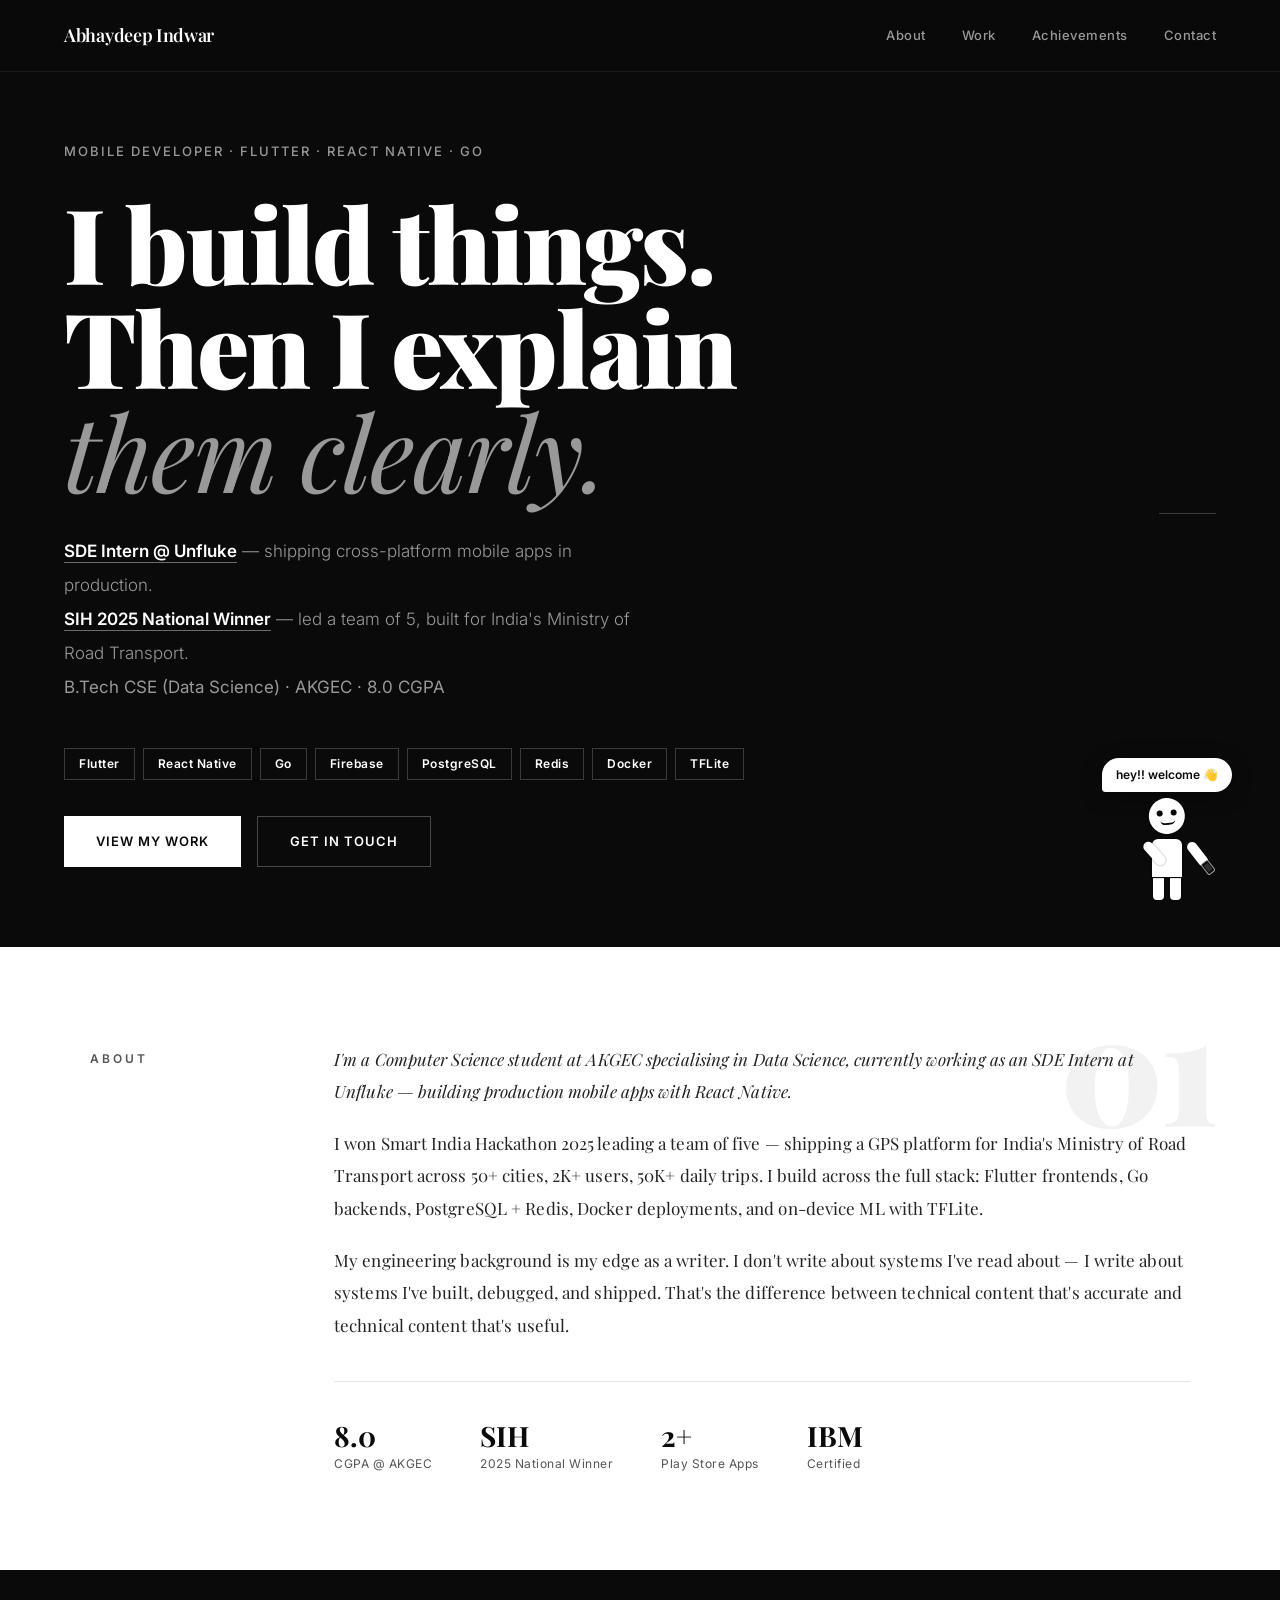
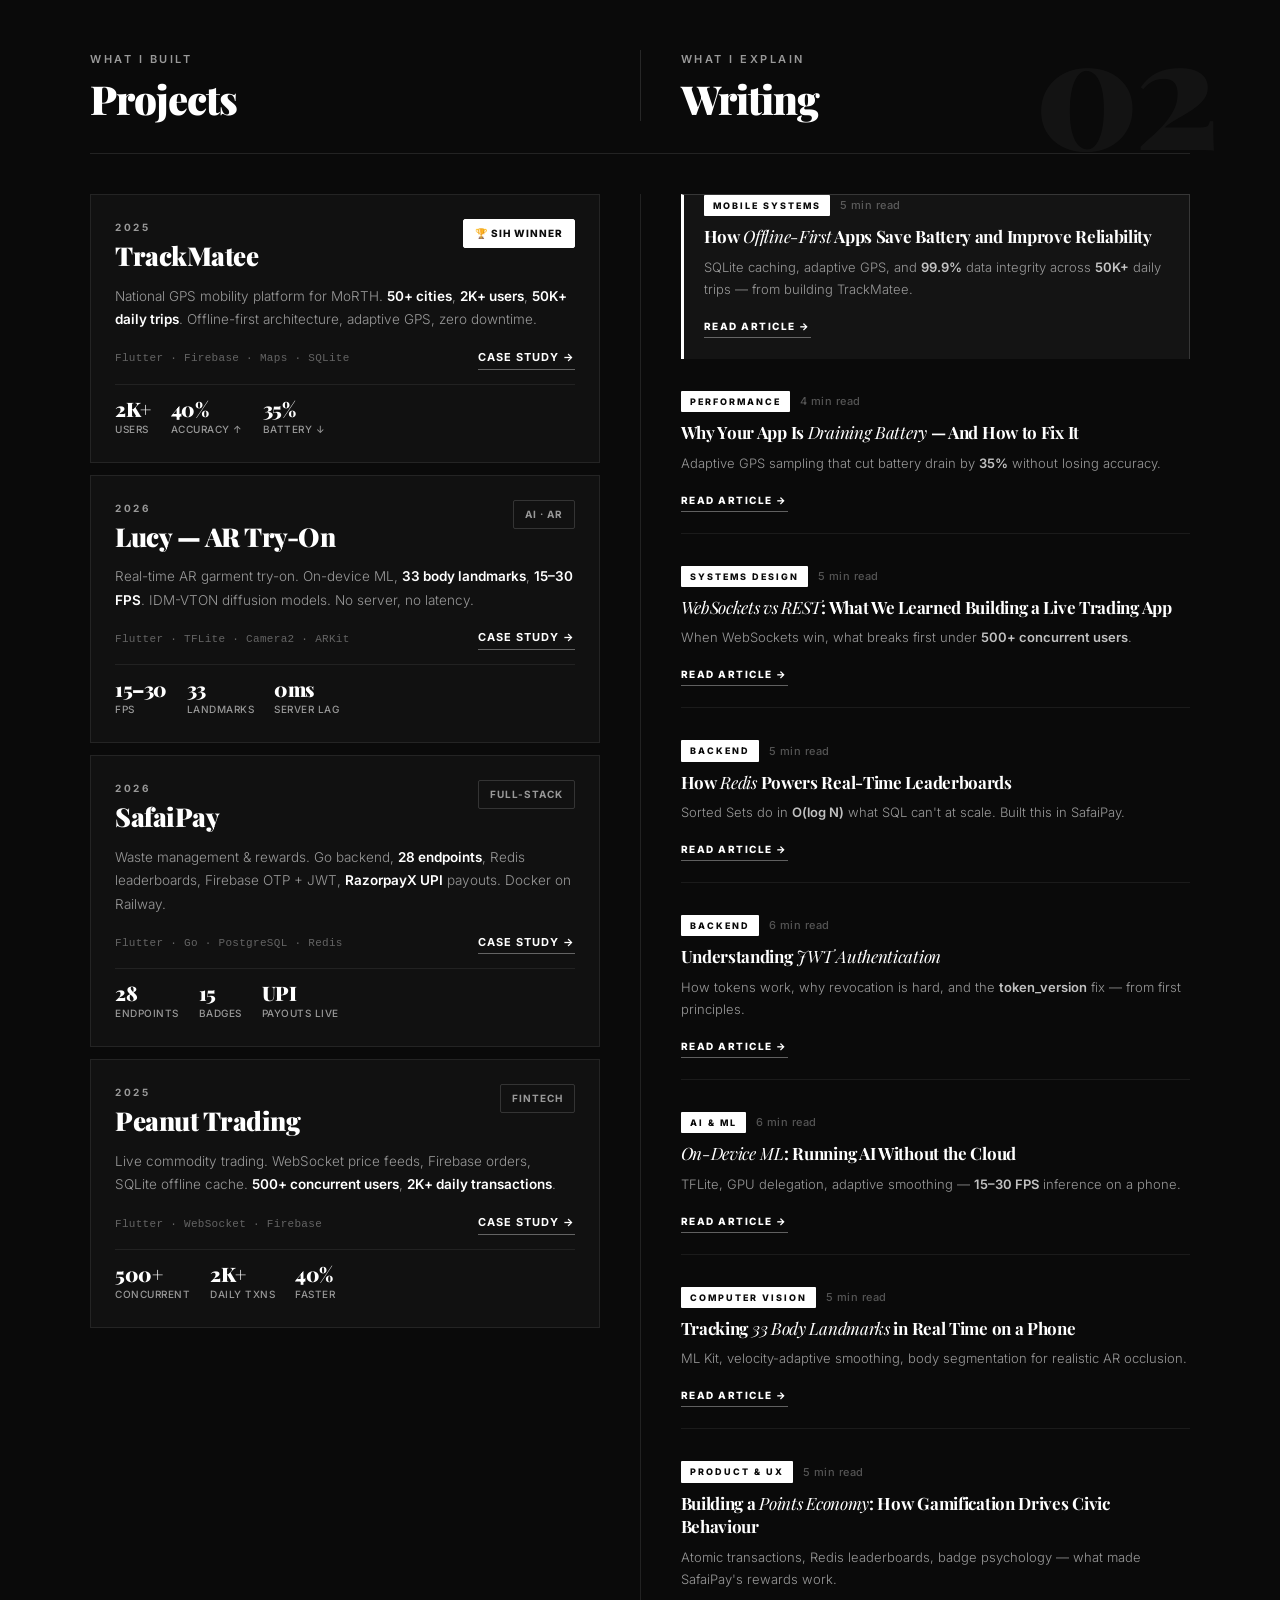
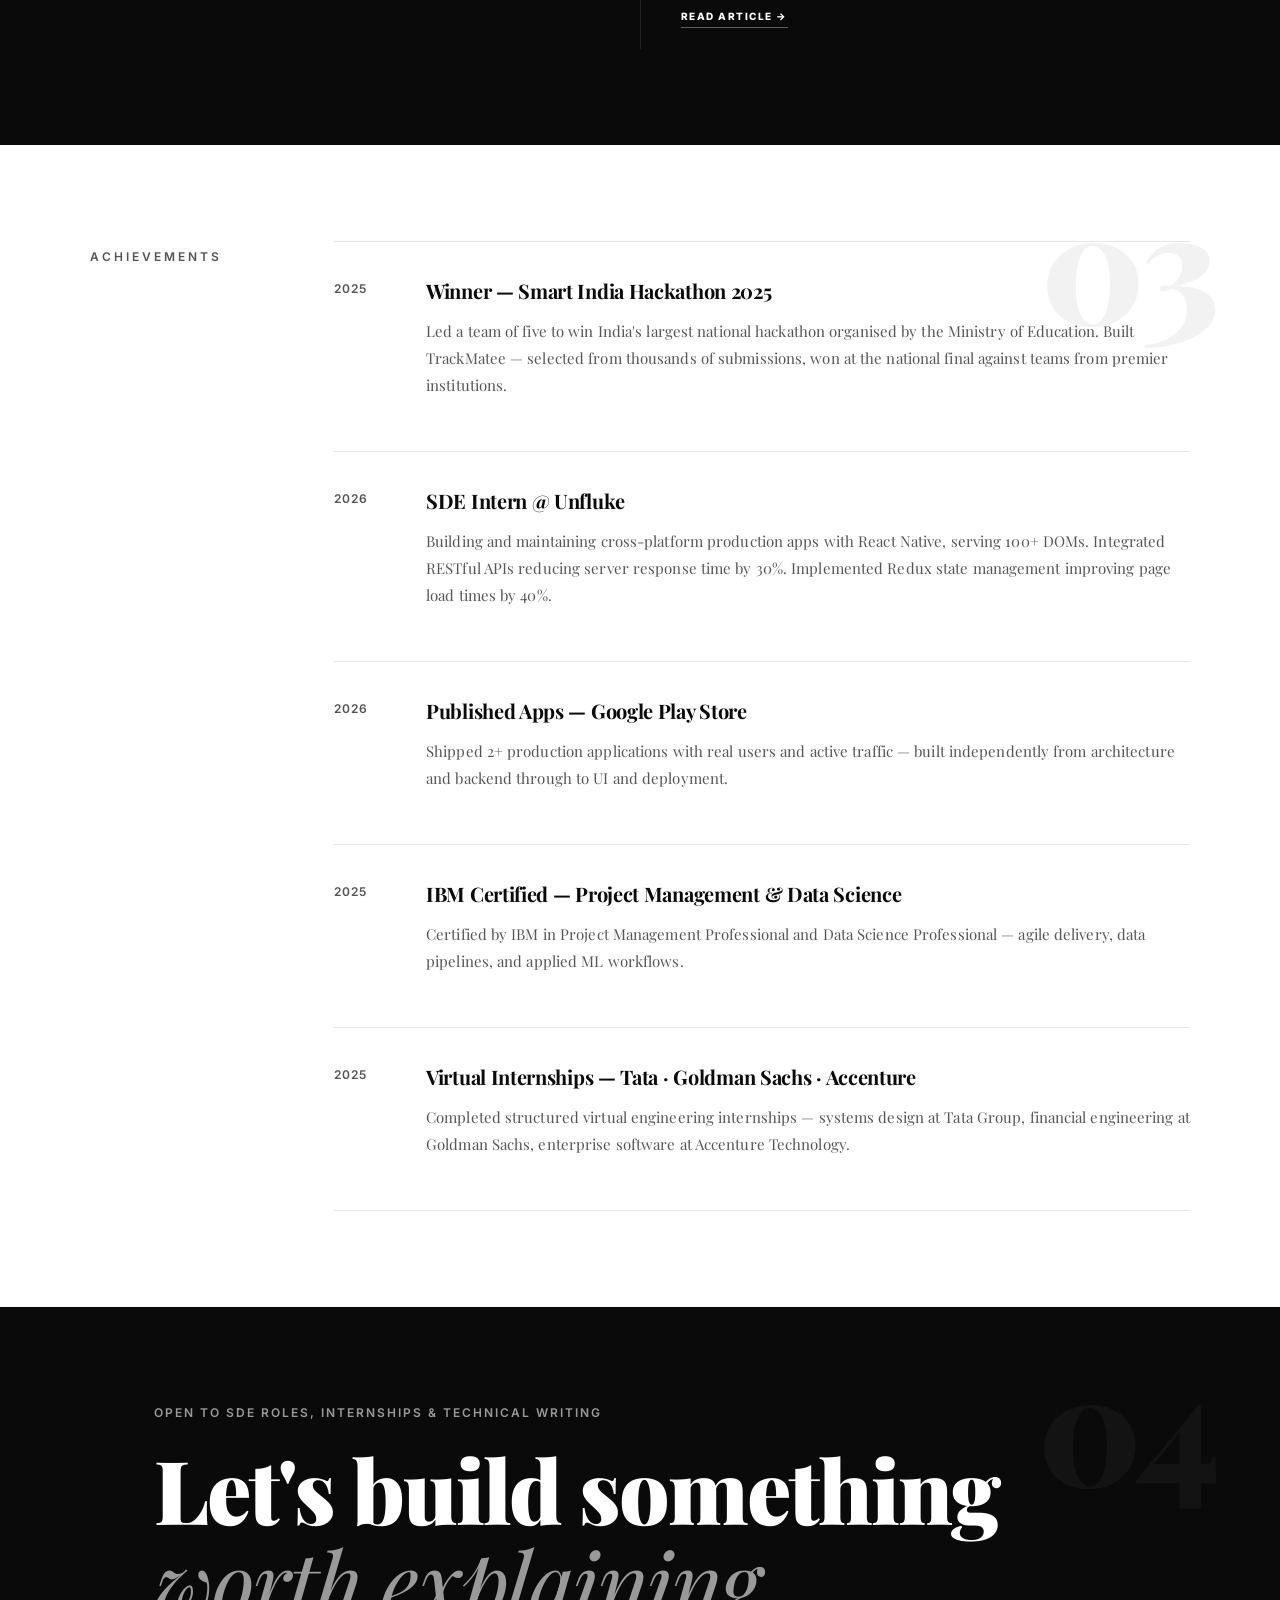
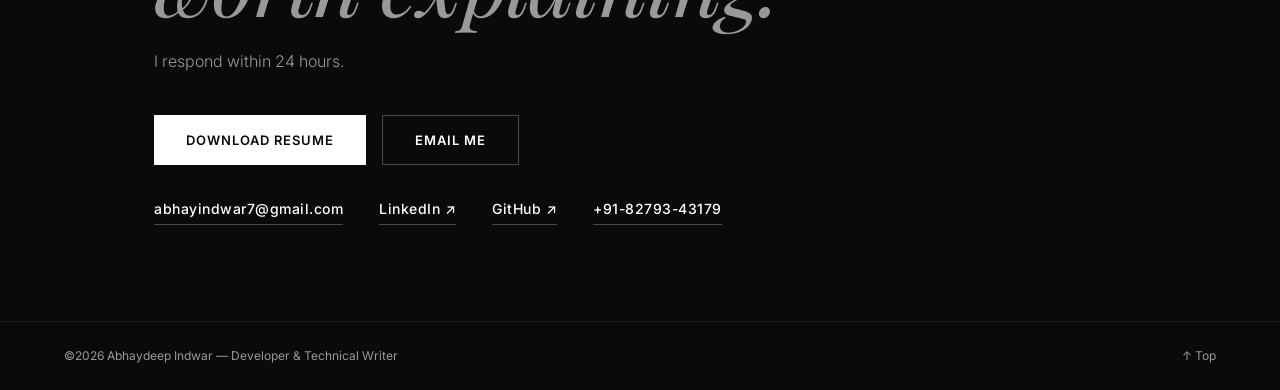
==== commit 68f4ae1f: "bold typography on cards/articles, stat boxes, remove anime coder, mobile responsive fixes Co-Author" ====
--- a/index.html
+++ b/index.html
@@ -26,68 +26,21 @@
     <!-- ░░ HERO — BLACK ░░ -->
     <section id="home" class="hero dark">
         <div class="hero-inner">
-            <div class="hero-text">
-                <p class="hero-kicker">Mobile Developer · Flutter · React Native · Go</p>
-                <h1 class="hero-title">I build things.<br>Then I explain<br><em>them clearly.</em></h1>
-                <p class="hero-sub">
-                    <span class="hl">SDE Intern @ Unfluke</span> — shipping cross-platform mobile apps in production.<br>
-                    <span class="hl">SIH 2025 National Winner</span> — led a team of 5, built for India's Ministry of Road Transport.<br>
-                    <span class="hl-dim">B.Tech CSE (Data Science) · AKGEC · 8.0 CGPA</span>
-                </p>
-                <div class="hero-stack">
-                    <span>Flutter</span><span>React Native</span><span>Go</span>
-                    <span>Firebase</span><span>PostgreSQL</span><span>Redis</span>
-                    <span>Docker</span><span>TFLite</span>
-                </div>
-                <div class="hero-cta">
-                    <a href="#work" class="btn-primary-dark">View My Work</a>
-                    <a href="#contact" class="btn-ghost-dark">Get In Touch</a>
-                </div>
-            </div>
-
-            <!-- ANIME CODER CHARACTER -->
-            <div class="hero-coder" aria-hidden="true">
-                <div class="cc-monitor">
-                    <div class="cc-screen">
-                        <span class="cc-cl" style="width:78%;color:#4ec9b0">function build() {</span>
-                        <span class="cc-cl" style="width:55%;color:#9cdcfe">  const app =</span>
-                        <span class="cc-cl" style="width:88%;color:#ce9178">    ship(ideas);</span>
-                        <span class="cc-cl" style="width:42%;color:#dcdcaa">  write(it);</span>
-                        <span class="cc-cl" style="width:65%;color:#9cdcfe">  return magic;</span>
-                        <span class="cc-cl" style="width:20%;color:rgba(255,255,255,0.5)">}</span>
-                        <span class="cc-cursor"></span>
-                    </div>
-                </div>
-                <div class="cc-mstand"></div>
-                <div class="cc-mbase"></div>
-                <div class="cc-desk">
-                    <div class="cc-keyboard">
-                        <span class="cc-key"></span><span class="cc-key"></span><span class="cc-key"></span>
-                        <span class="cc-key"></span><span class="cc-key w"></span><span class="cc-key"></span>
-                        <span class="cc-key w2"></span><span class="cc-key"></span>
-                    </div>
-                    <div class="cc-mug">
-                        <div class="cc-steam s1"></div>
-                        <div class="cc-steam s2"></div>
-                    </div>
-                </div>
-                <div class="cc-char">
-                    <div class="cc-head">
-                        <div class="cc-hair"></div>
-                        <div class="cc-glasses"></div>
-                        <div class="cc-eyes">
-                            <div class="cc-eye"></div>
-                            <div class="cc-eye"></div>
-                        </div>
-                        <div class="cc-blush"></div>
-                    </div>
-                    <div class="cc-neck"></div>
-                    <div class="cc-body">
-                        <div class="cc-arm cc-arm-l"></div>
-                        <div class="cc-arm cc-arm-r"></div>
-                    </div>
-                    <div class="cc-seat"></div>
-                </div>
+            <p class="hero-kicker">Mobile Developer · Flutter · React Native · Go</p>
+            <h1 class="hero-title">I build things.<br>Then I explain<br><em>them clearly.</em></h1>
+            <p class="hero-sub">
+                <span class="hl">SDE Intern @ Unfluke</span> — shipping cross-platform mobile apps in production.<br>
+                <span class="hl">SIH 2025 National Winner</span> — led a team of 5, built for India's Ministry of Road Transport.<br>
+                <span class="hl-dim">B.Tech CSE (Data Science) · AKGEC · 8.0 CGPA</span>
+            </p>
+            <div class="hero-stack">
+                <span>Flutter</span><span>React Native</span><span>Go</span>
+                <span>Firebase</span><span>PostgreSQL</span><span>Redis</span>
+                <span>Docker</span><span>TFLite</span>
+            </div>
+            <div class="hero-cta">
+                <a href="#work" class="btn-primary-dark">View My Work</a>
+                <a href="#contact" class="btn-ghost-dark">Get In Touch</a>
             </div>
         </div>
         <div class="hero-rule"></div>
@@ -138,15 +91,17 @@
                             <span class="proj-year">2025</span>
                             <h3 class="proj-name">TrackMatee</h3>
                         </div>
-                        <span class="proj-badge">🏆 SIH Winner</span>
-                    </div>
-                    <p class="proj-desc">National GPS mobility platform for MoRTH. 50+ cities, 2K+ users, 50K+ daily trips. Offline-first architecture, adaptive GPS, zero downtime.</p>
+                        <span class="proj-badge winner">🏆 SIH Winner</span>
+                    </div>
+                    <p class="proj-desc">National GPS mobility platform for MoRTH. <strong>50+ cities</strong>, <strong>2K+ users</strong>, <strong>50K+ daily trips</strong>. Offline-first architecture, adaptive GPS, zero downtime.</p>
                     <div class="proj-meta-row">
                         <span class="proj-stack">Flutter · Firebase · Maps · SQLite</span>
                         <a href="articles/offline-first-apps.html" class="proj-view">Case Study →</a>
                     </div>
                     <div class="proj-impact">
-                        <span>2K+ users</span><span>40% accuracy ↑</span><span>35% battery ↓</span>
+                        <div class="pi-stat"><b>2K+</b><span>users</span></div>
+                        <div class="pi-stat"><b>40%</b><span>accuracy ↑</span></div>
+                        <div class="pi-stat"><b>35%</b><span>battery ↓</span></div>
                     </div>
                 </div>
 
@@ -158,13 +113,15 @@
                         </div>
                         <span class="proj-badge">AI · AR</span>
                     </div>
-                    <p class="proj-desc">Real-time AR garment try-on. On-device ML, 33 body landmarks, 15–30 FPS. IDM-VTON diffusion models. No server, no latency.</p>
+                    <p class="proj-desc">Real-time AR garment try-on. On-device ML, <strong>33 body landmarks</strong>, <strong>15–30 FPS</strong>. IDM-VTON diffusion models. No server, no latency.</p>
                     <div class="proj-meta-row">
                         <span class="proj-stack">Flutter · TFLite · Camera2 · ARKit</span>
                         <a href="articles/on-device-ml.html" class="proj-view">Case Study →</a>
                     </div>
                     <div class="proj-impact">
-                        <span>15–30 FPS</span><span>33 landmarks</span><span>On-device</span>
+                        <div class="pi-stat"><b>15–30</b><span>FPS</span></div>
+                        <div class="pi-stat"><b>33</b><span>landmarks</span></div>
+                        <div class="pi-stat"><b>0ms</b><span>server lag</span></div>
                     </div>
                 </div>
 
@@ -176,13 +133,15 @@
                         </div>
                         <span class="proj-badge">Full-Stack</span>
                     </div>
-                    <p class="proj-desc">Waste management & rewards. Go backend, 28 endpoints, Redis leaderboards, Firebase OTP + JWT, RazorpayX UPI payouts. Docker on Railway.</p>
+                    <p class="proj-desc">Waste management &amp; rewards. Go backend, <strong>28 endpoints</strong>, Redis leaderboards, Firebase OTP + JWT, <strong>RazorpayX UPI</strong> payouts. Docker on Railway.</p>
                     <div class="proj-meta-row">
                         <span class="proj-stack">Flutter · Go · PostgreSQL · Redis</span>
                         <a href="articles/redis-leaderboards.html" class="proj-view">Case Study →</a>
                     </div>
                     <div class="proj-impact">
-                        <span>28 endpoints</span><span>15 badges</span><span>UPI payouts</span>
+                        <div class="pi-stat"><b>28</b><span>endpoints</span></div>
+                        <div class="pi-stat"><b>15</b><span>badges</span></div>
+                        <div class="pi-stat"><b>UPI</b><span>payouts live</span></div>
                     </div>
                 </div>
 
@@ -190,17 +149,19 @@
                     <div class="proj-card-top">
                         <div>
                             <span class="proj-year">2025</span>
-                            <h3 class="proj-name">Peanut Trading App</h3>
+                            <h3 class="proj-name">Peanut Trading</h3>
                         </div>
                         <span class="proj-badge">FinTech</span>
                     </div>
-                    <p class="proj-desc">Live commodity trading. WebSocket price feeds, Firebase orders, SQLite offline cache. 500+ concurrent users, 2K+ daily transactions.</p>
+                    <p class="proj-desc">Live commodity trading. WebSocket price feeds, Firebase orders, SQLite offline cache. <strong>500+ concurrent users</strong>, <strong>2K+ daily transactions</strong>.</p>
                     <div class="proj-meta-row">
                         <span class="proj-stack">Flutter · WebSocket · Firebase</span>
                         <a href="articles/websockets-vs-rest.html" class="proj-view">Case Study →</a>
                     </div>
                     <div class="proj-impact">
-                        <span>500+ concurrent</span><span>2K+ daily txns</span><span>40% faster</span>
+                        <div class="pi-stat"><b>500+</b><span>concurrent</span></div>
+                        <div class="pi-stat"><b>2K+</b><span>daily txns</span></div>
+                        <div class="pi-stat"><b>40%</b><span>faster</span></div>
                     </div>
                 </div>
 
@@ -214,81 +175,81 @@
                 <article class="art-item featured-art">
                     <div class="art-meta">
                         <span class="art-tag">Mobile Systems</span>
-                        <span class="art-time">5 min</span>
-                    </div>
-                    <h3><a href="articles/offline-first-apps.html">How Offline-First Apps Save Battery and Improve Reliability</a></h3>
-                    <p>SQLite caching, adaptive GPS, and 99.9% data integrity across 50K+ daily trips — from building TrackMatee.</p>
-                    <a href="articles/offline-first-apps.html" class="art-cta">Read →</a>
+                        <span class="art-time">5 min read</span>
+                    </div>
+                    <h3><a href="articles/offline-first-apps.html">How <em>Offline-First</em> Apps Save Battery and Improve Reliability</a></h3>
+                    <p>SQLite caching, adaptive GPS, and <strong>99.9%</strong> data integrity across <strong>50K+</strong> daily trips — from building TrackMatee.</p>
+                    <a href="articles/offline-first-apps.html" class="art-cta">Read Article →</a>
                 </article>
 
                 <article class="art-item">
                     <div class="art-meta">
                         <span class="art-tag">Performance</span>
-                        <span class="art-time">4 min</span>
-                    </div>
-                    <h3><a href="articles/battery-drain.html">Why Your App Is Draining Battery — And How to Fix It</a></h3>
-                    <p>Adaptive GPS sampling strategy that cut battery consumption by 35% without losing accuracy.</p>
-                    <a href="articles/battery-drain.html" class="art-cta">Read →</a>
+                        <span class="art-time">4 min read</span>
+                    </div>
+                    <h3><a href="articles/battery-drain.html">Why Your App Is <em>Draining Battery</em> — And How to Fix It</a></h3>
+                    <p>Adaptive GPS sampling that cut battery drain by <strong>35%</strong> without losing accuracy.</p>
+                    <a href="articles/battery-drain.html" class="art-cta">Read Article →</a>
                 </article>
 
                 <article class="art-item">
                     <div class="art-meta">
                         <span class="art-tag">Systems Design</span>
-                        <span class="art-time">5 min</span>
-                    </div>
-                    <h3><a href="articles/websockets-vs-rest.html">WebSockets vs REST: What We Learned Building a Live Trading App</a></h3>
-                    <p>When WebSockets beat REST, connection state management, and what broke first under 500+ concurrent users.</p>
-                    <a href="articles/websockets-vs-rest.html" class="art-cta">Read →</a>
+                        <span class="art-time">5 min read</span>
+                    </div>
+                    <h3><a href="articles/websockets-vs-rest.html"><em>WebSockets vs REST</em>: What We Learned Building a Live Trading App</a></h3>
+                    <p>When WebSockets win, what breaks first under <strong>500+ concurrent users</strong>.</p>
+                    <a href="articles/websockets-vs-rest.html" class="art-cta">Read Article →</a>
                 </article>
 
                 <article class="art-item">
                     <div class="art-meta">
                         <span class="art-tag">Backend</span>
-                        <span class="art-time">5 min</span>
-                    </div>
-                    <h3><a href="articles/redis-leaderboards.html">How Redis Powers Real-Time Leaderboards</a></h3>
-                    <p>Redis Sorted Sets do in O(log N) what SQL can't at scale. How we used this in SafaiPay.</p>
-                    <a href="articles/redis-leaderboards.html" class="art-cta">Read →</a>
+                        <span class="art-time">5 min read</span>
+                    </div>
+                    <h3><a href="articles/redis-leaderboards.html">How <em>Redis</em> Powers Real-Time Leaderboards</a></h3>
+                    <p>Sorted Sets do in <strong>O(log N)</strong> what SQL can't at scale. Built this in SafaiPay.</p>
+                    <a href="articles/redis-leaderboards.html" class="art-cta">Read Article →</a>
                 </article>
 
                 <article class="art-item">
                     <div class="art-meta">
                         <span class="art-tag">Backend</span>
-                        <span class="art-time">6 min</span>
-                    </div>
-                    <h3><a href="articles/jwt-authentication.html">Understanding JWT Authentication</a></h3>
-                    <p>How JWTs work, why they're stateless, and the revocation problem — explained from first principles.</p>
-                    <a href="articles/jwt-authentication.html" class="art-cta">Read →</a>
-                </article>
-
-                <article class="art-item">
-                    <div class="art-meta">
-                        <span class="art-tag">AI & ML</span>
-                        <span class="art-time">6 min</span>
-                    </div>
-                    <h3><a href="articles/on-device-ml.html">On-Device ML: Running AI Without the Cloud</a></h3>
-                    <p>TFLite quantisation, GPU delegation, and adaptive smoothing for 15–30 FPS on-device inference.</p>
-                    <a href="articles/on-device-ml.html" class="art-cta">Read →</a>
+                        <span class="art-time">6 min read</span>
+                    </div>
+                    <h3><a href="articles/jwt-authentication.html">Understanding <em>JWT Authentication</em></a></h3>
+                    <p>How tokens work, why revocation is hard, and the <strong>token_version</strong> fix — from first principles.</p>
+                    <a href="articles/jwt-authentication.html" class="art-cta">Read Article →</a>
+                </article>
+
+                <article class="art-item">
+                    <div class="art-meta">
+                        <span class="art-tag">AI &amp; ML</span>
+                        <span class="art-time">6 min read</span>
+                    </div>
+                    <h3><a href="articles/on-device-ml.html"><em>On-Device ML</em>: Running AI Without the Cloud</a></h3>
+                    <p>TFLite, GPU delegation, adaptive smoothing — <strong>15–30 FPS</strong> inference on a phone.</p>
+                    <a href="articles/on-device-ml.html" class="art-cta">Read Article →</a>
                 </article>
 
                 <article class="art-item">
                     <div class="art-meta">
                         <span class="art-tag">Computer Vision</span>
-                        <span class="art-time">5 min</span>
-                    </div>
-                    <h3><a href="articles/body-landmarks.html">How We Track 33 Body Landmarks in Real Time on a Phone</a></h3>
-                    <p>ML Kit, TFLite, velocity-adaptive smoothing, and body segmentation for realistic AR occlusion.</p>
-                    <a href="articles/body-landmarks.html" class="art-cta">Read →</a>
-                </article>
-
-                <article class="art-item">
-                    <div class="art-meta">
-                        <span class="art-tag">Product & UX</span>
-                        <span class="art-time">5 min</span>
-                    </div>
-                    <h3><a href="articles/points-economy.html">Building a Points Economy: How Gamification Drives Civic Behaviour</a></h3>
-                    <p>Atomic transactions, Redis leaderboards, and badge psychology that made SafaiPay's rewards work.</p>
-                    <a href="articles/points-economy.html" class="art-cta">Read →</a>
+                        <span class="art-time">5 min read</span>
+                    </div>
+                    <h3><a href="articles/body-landmarks.html">Tracking <em>33 Body Landmarks</em> in Real Time on a Phone</a></h3>
+                    <p>ML Kit, velocity-adaptive smoothing, body segmentation for realistic AR occlusion.</p>
+                    <a href="articles/body-landmarks.html" class="art-cta">Read Article →</a>
+                </article>
+
+                <article class="art-item">
+                    <div class="art-meta">
+                        <span class="art-tag">Product &amp; UX</span>
+                        <span class="art-time">5 min read</span>
+                    </div>
+                    <h3><a href="articles/points-economy.html">Building a <em>Points Economy</em>: How Gamification Drives Civic Behaviour</a></h3>
+                    <p>Atomic transactions, Redis leaderboards, badge psychology — what made SafaiPay's rewards work.</p>
+                    <a href="articles/points-economy.html" class="art-cta">Read Article →</a>
                 </article>
 
             </div>
--- a/style.css
+++ b/style.css
@@ -143,14 +143,6 @@
     margin: 0 auto;
     width: 100%;
     padding: 140px 0 80px;
-    display: flex;
-    align-items: flex-end;
-    justify-content: space-between;
-    gap: 48px;
-}
-.hero-text {
-    flex: 1;
-    min-width: 0;
 }
 .hero-kicker {
     font-size: 13px;
@@ -420,84 +412,123 @@
     padding: 24px;
     transition: border-color 0.2s;
 }
-.proj-card:hover, .dark-card:hover { border-color: rgba(255,255,255,0.25); }
+.proj-card:hover, .dark-card:hover { border-color: rgba(255,255,255,0.3); }
 
 .proj-card-top {
     display: flex;
     justify-content: space-between;
     align-items: flex-start;
-    margin-bottom: 12px;
+    margin-bottom: 14px;
     gap: 12px;
 }
 .proj-year {
     display: block;
-    font-size: 11px;
-    font-weight: 600;
-    letter-spacing: 2px;
-    text-transform: uppercase;
-    color: var(--gray-400);
-    margin-bottom: 4px;
+    font-size: 10px;
+    font-weight: 700;
+    letter-spacing: 2.5px;
+    text-transform: uppercase;
+    color: var(--gray-400);
+    margin-bottom: 6px;
 }
 .proj-name {
     font-family: var(--font-serif);
-    font-size: 20px;
-    font-weight: 700;
-    letter-spacing: -0.3px;
-    color: var(--white);
+    font-size: clamp(22px, 2.5vw, 26px);
+    font-weight: 900;
+    letter-spacing: -0.5px;
+    color: var(--white);
+    line-height: 1.1;
 }
 .proj-badge {
     font-size: 10px;
-    font-weight: 600;
+    font-weight: 700;
     letter-spacing: 1px;
     text-transform: uppercase;
-    color: var(--white);
-    background: rgba(255,255,255,0.08);
-    border: 1px solid rgba(255,255,255,0.12);
-    padding: 4px 10px;
+    color: var(--gray-400);
+    border: 1px solid rgba(255,255,255,0.15);
+    padding: 5px 11px;
     white-space: nowrap;
     flex-shrink: 0;
+    border-radius: 2px;
+}
+.proj-badge.winner {
+    background: var(--white);
+    color: var(--black);
+    border-color: var(--white);
+    font-weight: 800;
 }
 .proj-desc {
-    font-size: 14px;
-    color: var(--gray-400);
-    line-height: 1.7;
-    margin-bottom: 14px;
+    font-size: 13.5px;
+    color: var(--gray-400);
+    line-height: 1.75;
+    margin-bottom: 16px;
     font-weight: 300;
+}
+.proj-desc strong {
+    color: var(--white);
+    font-weight: 600;
 }
 .proj-meta-row {
     display: flex;
     justify-content: space-between;
     align-items: center;
     gap: 12px;
-    margin-bottom: 12px;
+    margin-bottom: 14px;
     flex-wrap: wrap;
 }
-.proj-stack { font-size: 11px; color: var(--gray-400); letter-spacing: 0.3px; }
+.proj-stack {
+    font-size: 11px;
+    color: rgba(255,255,255,0.35);
+    letter-spacing: 0.3px;
+    font-family: 'SF Mono', 'Fira Code', monospace;
+}
 .proj-view {
-    font-size: 12px;
-    font-weight: 600;
-    color: var(--white);
-    border-bottom: 1px solid rgba(255,255,255,0.3);
-    padding-bottom: 1px;
+    font-size: 11px;
+    font-weight: 700;
+    letter-spacing: 1px;
+    text-transform: uppercase;
+    color: var(--white);
+    border-bottom: 1px solid rgba(255,255,255,0.35);
+    padding-bottom: 2px;
     white-space: nowrap;
     transition: opacity 0.2s;
 }
 .proj-view:hover { opacity: 0.5; }
+
+/* Stat boxes */
 .proj-impact {
     display: flex;
-    gap: 16px;
+    gap: 20px;
     flex-wrap: wrap;
-    padding-top: 12px;
+    padding-top: 14px;
     border-top: 1px solid rgba(255,255,255,0.07);
 }
-.proj-impact span { font-size: 11px; font-weight: 500; color: var(--gray-400); }
+.pi-stat {
+    display: flex;
+    flex-direction: column;
+    gap: 2px;
+}
+.pi-stat b {
+    font-family: var(--font-serif);
+    font-size: 20px;
+    font-weight: 900;
+    color: var(--white);
+    line-height: 1;
+    letter-spacing: -0.5px;
+}
+.pi-stat span {
+    font-size: 10px;
+    font-weight: 500;
+    color: var(--gray-400);
+    letter-spacing: 0.5px;
+    text-transform: uppercase;
+}
 
 /* ============================================
    WRITING — ARTICLE ITEMS (right column)
 ============================================ */
 .art-item {
     padding: 20px 0;
-    border-bottom: 1px solid rgba(255,255,255,0.08);
+    border-bottom: 1px solid rgba(255,255,255,0.07);
 }
 .art-item:first-child { padding-top: 0; }
 .art-item:last-child { border-bottom: none; }
@@ -505,7 +536,7 @@
 .featured-art {
     background: #141414;
     border: 1px solid rgba(255,255,255,0.15);
-    border-left: 2px solid var(--white);
+    border-left: 3px solid var(--white);
     padding: 20px;
     margin-bottom: 0;
 }
@@ -515,44 +546,56 @@
     display: flex;
     align-items: center;
     gap: 10px;
-    margin-bottom: 8px;
+    margin-bottom: 9px;
 }
 .art-tag {
-    font-size: 10px;
-    font-weight: 600;
-    letter-spacing: 1.5px;
-    text-transform: uppercase;
-    color: var(--white);
-    background: rgba(255,255,255,0.1);
-    border: 1px solid rgba(255,255,255,0.12);
-    padding: 3px 8px;
-}
-.art-time { font-size: 11px; color: var(--gray-400); }
+    font-size: 9px;
+    font-weight: 800;
+    letter-spacing: 2px;
+    text-transform: uppercase;
+    color: var(--black);
+    background: var(--white);
+    padding: 3px 9px;
+    border-radius: 1px;
+}
+.art-time {
+    font-size: 11px;
+    color: rgba(255,255,255,0.3);
+    font-weight: 500;
+    letter-spacing: 0.5px;
+}
 
 .art-item h3 {
     font-family: var(--font-serif);
-    font-size: 16px;
+    font-size: 17px;
     font-weight: 700;
-    line-height: 1.35;
-    letter-spacing: -0.2px;
-    margin-bottom: 6px;
+    line-height: 1.38;
+    letter-spacing: -0.3px;
+    margin-bottom: 7px;
 }
 .art-item h3 a { color: var(--white); transition: opacity 0.2s; }
+.art-item h3 a em { font-style: italic; color: var(--white); font-weight: 400; }
 .art-item h3 a:hover { opacity: 0.6; }
 
 .art-item p {
     font-size: 13px;
     color: var(--gray-400);
-    line-height: 1.65;
-    margin-bottom: 8px;
+    line-height: 1.7;
+    margin-bottom: 10px;
     font-weight: 300;
 }
+.art-item p strong {
+    color: rgba(255,255,255,0.75);
+    font-weight: 600;
+}
 .art-cta {
-    font-size: 12px;
-    font-weight: 600;
-    color: var(--white);
-    border-bottom: 1px solid rgba(255,255,255,0.3);
-    padding-bottom: 1px;
+    font-size: 10px;
+    font-weight: 800;
+    letter-spacing: 1.5px;
+    text-transform: uppercase;
+    color: var(--white);
+    border-bottom: 1px solid rgba(255,255,255,0.35);
+    padding-bottom: 2px;
     display: inline-block;
     transition: opacity 0.2s;
 }
@@ -1151,8 +1194,6 @@
    RESPONSIVE
 ============================================ */
 @media (max-width: 860px) {
-    .hero-inner { flex-direction: column; align-items: flex-start; gap: 0; }
-    .hero-coder { display: none; }
     .section-grid { grid-template-columns: 1fr; gap: 24px; }
     .section-label-light { padding-top: 0; }
     .about-facts { gap: 32px; }
@@ -1195,10 +1236,16 @@
     }
     .nav-toggle { display: block; }
     .hero-title { letter-spacing: -1px; }
+    .hero-stack { gap: 6px; }
+    .hero-stack span { font-size: 11px; padding: 4px 10px; }
     .about-facts { flex-wrap: wrap; gap: 24px; }
     .contact-links { flex-direction: column; gap: 16px; }
     .resume-actions { flex-direction: column; gap: 12px; }
     .proj-card-top { flex-direction: column; }
     .proj-meta-row { flex-direction: column; align-items: flex-start; }
+    .proj-impact { gap: 14px; }
+    .pi-stat b { font-size: 18px; }
     .ach-item, .light-ach { grid-template-columns: 1fr; gap: 8px; }
-}
+    .art-item h3 { font-size: 15px; }
+    .proj-name { font-size: 20px; }
+}
